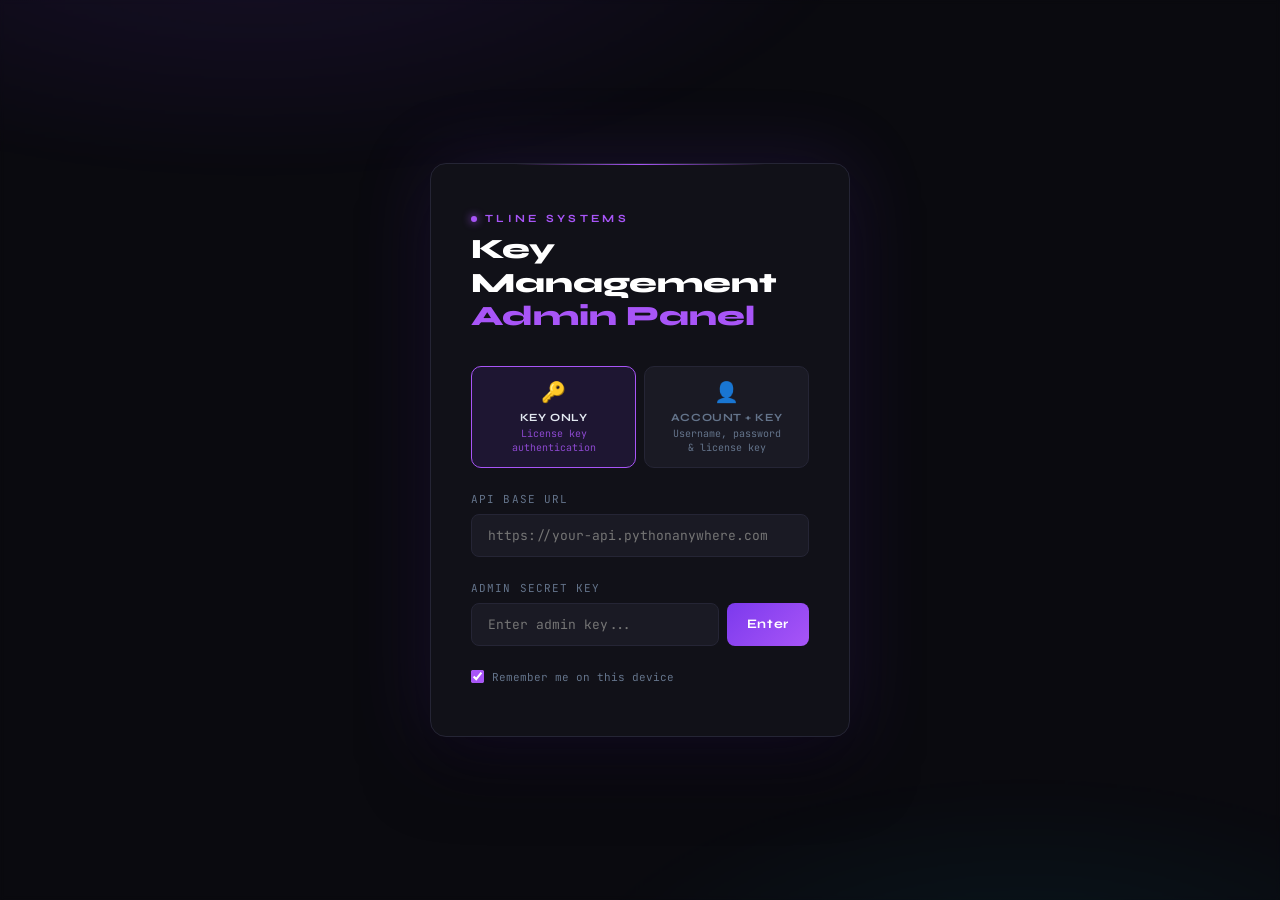
==== Index.html @ 5cdf8597 "Create Index.html" ====
<!DOCTYPE html>
<html lang="en">
<head>
<meta charset="UTF-8">
<meta name="viewport" content="width=device-width, initial-scale=1.0">
<title>TLine Key System</title>
<link href="https://fonts.googleapis.com/css2?family=JetBrains+Mono:wght@300;400;500;700&family=Syne:wght@400;700;800&display=swap" rel="stylesheet">
<style>
  :root {
    --bg: #0a0a0f;
    --surface: #111118;
    --surface2: #1a1a24;
    --border: #252535;
    --accent: #7c3aed;
    --accent2: #a855f7;
    --accent3: #06b6d4;
    --green: #10b981;
    --red: #ef4444;
    --yellow: #f59e0b;
    --orange: #f97316;
    --text: #e2e8f0;
    --muted: #64748b;
    --glow: rgba(124, 58, 237, 0.15);
  }

  * { margin: 0; padding: 0; box-sizing: border-box; }

  body {
    background: var(--bg);
    color: var(--text);
    font-family: 'JetBrains Mono', monospace;
    min-height: 100vh;
    overflow-x: hidden;
  }

  body::before {
    content: '';
    position: fixed;
    inset: 0;
    background:
      radial-gradient(ellipse 80% 50% at 20% -10%, rgba(124,58,237,0.12) 0%, transparent 60%),
      radial-gradient(ellipse 60% 40% at 80% 110%, rgba(6,182,212,0.08) 0%, transparent 60%);
    pointer-events: none;
    z-index: 0;
  }

  /* ── Login ── */
  #loginScreen {
    position: fixed;
    inset: 0;
    display: flex;
    align-items: center;
    justify-content: center;
    z-index: 100;
    backdrop-filter: blur(2px);
  }

  .login-card {
    background: var(--surface);
    border: 1px solid var(--border);
    border-radius: 16px;
    padding: 48px 40px;
    width: 420px;
    position: relative;
    box-shadow: 0 0 80px rgba(124,58,237,0.15), 0 32px 64px rgba(0,0,0,0.5);
    animation: slideUp 0.5s cubic-bezier(0.16,1,0.3,1);
  }

  @keyframes slideUp {
    from { opacity: 0; transform: translateY(30px) scale(0.97); }
    to   { opacity: 1; transform: translateY(0) scale(1); }
  }

  .login-card::before {
    content: '';
    position: absolute;
    top: 0; left: 20%; right: 20%;
    height: 1px;
    background: linear-gradient(90deg, transparent, var(--accent2), transparent);
  }

  .login-logo {
    font-family: 'Syne', sans-serif;
    font-size: 11px;
    font-weight: 700;
    letter-spacing: 0.3em;
    color: var(--accent2);
    text-transform: uppercase;
    margin-bottom: 8px;
    display: flex;
    align-items: center;
    gap: 8px;
  }

  .login-logo::before {
    content: '';
    width: 6px; height: 6px;
    background: var(--accent2);
    border-radius: 50%;
    box-shadow: 0 0 8px var(--accent2);
    animation: pulse 2s infinite;
  }

  @keyframes pulse { 0%,100%{opacity:1;} 50%{opacity:0.4;} }

  .login-title {
    font-family: 'Syne', sans-serif;
    font-size: 28px;
    font-weight: 800;
    color: #fff;
    margin-bottom: 32px;
    line-height: 1.2;
  }

  .login-title span { color: var(--accent2); }

  .input-group {
    display: flex;
    flex-direction: column;
    gap: 8px;
    margin-bottom: 24px;
  }

  .input-group label {
    font-size: 11px;
    color: var(--muted);
    letter-spacing: 0.1em;
    text-transform: uppercase;
  }

  .input-row { display: flex; gap: 8px; }

  input[type="text"], input[type="password"], input[type="number"], select {
    flex: 1;
    background: var(--surface2);
    border: 1px solid var(--border);
    border-radius: 8px;
    color: var(--text);
    font-family: 'JetBrains Mono', monospace;
    font-size: 13px;
    padding: 12px 16px;
    outline: none;
    transition: border-color 0.2s, box-shadow 0.2s;
    -webkit-appearance: none;
    appearance: none;
  }

  input:focus, select:focus {
    border-color: var(--accent);
    box-shadow: 0 0 0 3px rgba(124,58,237,0.15);
  }

  input[type="number"]::-webkit-inner-spin-button,
  input[type="number"]::-webkit-outer-spin-button { filter: invert(1) brightness(0.5); }

  select option { background: var(--surface2); color: var(--text); }

  .select-wrapper { position: relative; flex: 1; }
  .select-wrapper::after {
    content: '▾';
    position: absolute;
    right: 12px; top: 50%;
    transform: translateY(-50%);
    color: var(--muted);
    font-size: 12px;
    pointer-events: none;
  }
  .select-wrapper select { width: 100%; padding-right: 32px; cursor: pointer; }

  /* ── Buttons ── */
  .btn {
    background: linear-gradient(135deg, var(--accent), var(--accent2));
    border: none;
    border-radius: 8px;
    color: #fff;
    font-family: 'Syne', sans-serif;
    font-size: 13px;
    font-weight: 700;
    letter-spacing: 0.05em;
    padding: 12px 20px;
    cursor: pointer;
    transition: opacity 0.2s, transform 0.1s, box-shadow 0.2s;
    white-space: nowrap;
  }
  .btn:hover { opacity: 0.9; box-shadow: 0 0 20px rgba(124,58,237,0.3); }
  .btn:active { transform: scale(0.98); }
  .btn-sm { padding: 8px 14px; font-size: 11px; border-radius: 6px; }
  .btn-danger   { background: linear-gradient(135deg, #dc2626, #ef4444); }
  .btn-success  { background: linear-gradient(135deg, #059669, #10b981); }
  .btn-warning  { background: linear-gradient(135deg, #d97706, #f59e0b); }
  .btn-secondary { background: var(--surface2); border: 1px solid var(--border); color: var(--muted); }
  .btn-secondary:hover { color: var(--text); border-color: var(--accent); }
  .btn-orange { background: linear-gradient(135deg, #ea580c, #f97316); }
  .btn-cyan   { background: linear-gradient(135deg, #0891b2, #06b6d4); }
  .btn-pink   { background: linear-gradient(135deg, #be185d, #ec4899); }

  .login-error {
    color: var(--red);
    font-size: 12px;
    margin-top: 12px;
    display: none;
    padding: 10px 14px;
    background: rgba(239,68,68,0.1);
    border: 1px solid rgba(239,68,68,0.2);
    border-radius: 6px;
  }

  /* ── App shell ── */
  #app { display: none; position: relative; z-index: 1; }

  .header {
    border-bottom: 1px solid var(--border);
    background: rgba(10,10,15,0.8);
    backdrop-filter: blur(12px);
    position: sticky;
    top: 0;
    z-index: 50;
  }

  .header-inner {
    max-width: 1400px;
    margin: 0 auto;
    padding: 0 24px;
    height: 60px;
    display: flex;
    align-items: center;
    justify-content: space-between;
  }

  .header-brand {
    font-family: 'Syne', sans-serif;
    font-size: 16px;
    font-weight: 800;
    color: #fff;
    display: flex;
    align-items: center;
    gap: 10px;
  }
  .header-brand::before { content: '◆'; color: var(--accent2); font-size: 10px; }

  .header-meta { display: flex; align-items: center; gap: 16px; font-size: 11px; color: var(--muted); }

  .status-dot {
    width: 7px; height: 7px;
    background: var(--green);
    border-radius: 50%;
    box-shadow: 0 0 8px var(--green);
    animation: pulse 2s infinite;
    display: inline-block;
  }

  /* ── Layout ── */
  .layout {
    max-width: 1400px;
    margin: 0 auto;
    padding: 32px 24px;
    display: grid;
    grid-template-columns: 220px 1fr;
    gap: 24px;
    align-items: start;
  }

  .sidebar { position: sticky; top: 84px; }

  .nav-section { margin-bottom: 24px; }
  .nav-label {
    font-size: 10px;
    letter-spacing: 0.15em;
    text-transform: uppercase;
    color: var(--muted);
    padding: 0 12px;
    margin-bottom: 8px;
  }

  .nav-item {
    display: flex;
    align-items: center;
    gap: 10px;
    padding: 9px 12px;
    border-radius: 8px;
    font-size: 12px;
    color: var(--muted);
    cursor: pointer;
    transition: all 0.15s;
    border: 1px solid transparent;
    margin-bottom: 2px;
  }
  .nav-item:hover { background: var(--surface2); color: var(--text); }
  .nav-item.active { background: var(--glow); color: var(--accent2); border-color: rgba(124,58,237,0.2); }
  .nav-item.danger-nav.active { background: rgba(239,68,68,0.08); color: var(--red); border-color: rgba(239,68,68,0.2); }
  .nav-item.danger-nav:hover  { color: var(--red); }
  .nav-item .icon { font-size: 14px; width: 18px; text-align: center; }

  .nav-badge {
    margin-left: auto;
    background: rgba(239,68,68,0.15);
    color: var(--red);
    border: 1px solid rgba(239,68,68,0.25);
    border-radius: 10px;
    font-size: 10px;
    padding: 1px 6px;
    font-weight: 700;
    min-width: 20px;
    text-align: center;
  }

  /* ── Stats ── */
  .stats-grid {
    display: grid;
    grid-template-columns: repeat(5, 1fr);
    gap: 12px;
    margin-bottom: 24px;
  }

  .stat-card {
    background: var(--surface);
    border: 1px solid var(--border);
    border-radius: 10px;
    padding: 16px;
    position: relative;
    overflow: hidden;
    transition: border-color 0.2s;
  }
  .stat-card:hover { border-color: var(--accent); }
  .stat-card::after {
    content: '';
    position: absolute;
    bottom: 0; left: 0; right: 0;
    height: 2px;
    background: linear-gradient(90deg, var(--accent), var(--accent2));
    opacity: 0;
    transition: opacity 0.2s;
  }
  .stat-card:hover::after { opacity: 1; }

  .stat-label { font-size: 10px; color: var(--muted); text-transform: uppercase; letter-spacing: 0.1em; margin-bottom: 8px; }
  .stat-value { font-family: 'Syne', sans-serif; font-size: 24px; font-weight: 800; color: #fff; }
  .stat-value.green  { color: var(--green); }
  .stat-value.red    { color: var(--red); }
  .stat-value.yellow { color: var(--yellow); }
  .stat-value.cyan   { color: var(--accent3); }
  .stat-value.orange { color: var(--orange); }
  .stat-value.pink   { color: #ec4899; }

  /* ── Panels ── */
  .panel {
    background: var(--surface);
    border: 1px solid var(--border);
    border-radius: 12px;
    overflow: hidden;
    margin-bottom: 20px;
    display: none;
    animation: fadeIn 0.3s ease;
  }
  @keyframes fadeIn { from { opacity:0; transform:translateY(6px); } to { opacity:1; transform:translateY(0); } }
  .panel.visible { display: block; }

  .panel-header {
    padding: 16px 20px;
    border-bottom: 1px solid var(--border);
    display: flex;
    align-items: center;
    justify-content: space-between;
    background: rgba(255,255,255,0.01);
  }

  .panel-title {
    font-family: 'Syne', sans-serif;
    font-size: 14px;
    font-weight: 700;
    color: #fff;
    display: flex;
    align-items: center;
    gap: 8px;
  }
  .panel-title span { color: var(--accent2); }
  .panel-title.danger span { color: var(--red); }

  .panel-body { padding: 20px; }

  /* ── Forms ── */
  .form-row {
    display: flex;
    gap: 10px;
    flex-wrap: wrap;
    align-items: flex-end;
  }

  .form-field {
    display: flex;
    flex-direction: column;
    gap: 6px;
    flex: 1;
    min-width: 160px;
  }
  .form-field label { font-size: 10px; color: var(--muted); text-transform: uppercase; letter-spacing: 0.1em; }

  /* ── Table ── */
  .table-wrap { overflow-x: auto; }

  table { width: 100%; border-collapse: collapse; }

  thead th {
    font-size: 10px;
    text-transform: uppercase;
    letter-spacing: 0.1em;
    color: var(--muted);
    padding: 10px 16px;
    text-align: left;
    border-bottom: 1px solid var(--border);
    background: rgba(255,255,255,0.01);
  }

  tbody tr { border-bottom: 1px solid rgba(37,37,53,0.5); transition: background 0.1s; }
  tbody tr:hover { background: rgba(124,58,237,0.04); }
  tbody tr:last-child { border-bottom: none; }

  td { padding: 12px 16px; font-size: 12px; vertical-align: middle; }

  .key-val {
    font-family: 'JetBrains Mono', monospace;
    color: var(--accent3);
    font-size: 11px;
    max-width: 220px;
    overflow: hidden;
    text-overflow: ellipsis;
    white-space: nowrap;
    cursor: pointer;
  }
  .key-val:hover { color: #fff; }

  /* ── Badges ── */
  .badge {
    display: inline-block;
    padding: 3px 8px;
    border-radius: 4px;
    font-size: 10px;
    font-weight: 500;
    letter-spacing: 0.05em;
  }
  .badge-green  { background: rgba(16,185,129,0.15);  color: var(--green);   border: 1px solid rgba(16,185,129,0.2); }
  .badge-red    { background: rgba(239,68,68,0.15);   color: var(--red);     border: 1px solid rgba(239,68,68,0.2); }
  .badge-yellow { background: rgba(245,158,11,0.15);  color: var(--yellow);  border: 1px solid rgba(245,158,11,0.2); }
  .badge-purple { background: rgba(168,85,247,0.15);  color: var(--accent2); border: 1px solid rgba(168,85,247,0.2); }
  .badge-cyan   { background: rgba(6,182,212,0.15);   color: var(--accent3); border: 1px solid rgba(6,182,212,0.2); }
  .badge-orange { background: rgba(249,115,22,0.15);  color: var(--orange);  border: 1px solid rgba(249,115,22,0.2); }
  .badge-pink   { background: rgba(236,72,153,0.15);  color: #ec4899;        border: 1px solid rgba(236,72,153,0.2); }

  .actions { display: flex; gap: 6px; flex-wrap: wrap; }

  /* ── Logs ── */
  .log-container {
    background: var(--bg);
    border: 1px solid var(--border);
    border-radius: 8px;
    padding: 16px;
    max-height: 400px;
    overflow-y: auto;
    font-size: 11px;
    line-height: 1.8;
  }
  .log-line         { color: var(--muted); }
  .log-line.valid   { color: var(--green); }
  .log-line.invalid { color: var(--red); }

  /* ── Toast ── */
  #toast {
    position: fixed;
    bottom: 24px;
    right: 24px;
    background: var(--surface2);
    border: 1px solid var(--border);
    border-radius: 10px;
    padding: 14px 20px;
    font-size: 12px;
    color: var(--text);
    box-shadow: 0 8px 32px rgba(0,0,0,0.4);
    z-index: 200;
    opacity: 0;
    transform: translateY(8px);
    transition: all 0.3s cubic-bezier(0.16,1,0.3,1);
    pointer-events: none;
    max-width: 320px;
    display: flex;
    align-items: center;
    gap: 10px;
  }
  #toast.show { opacity: 1; transform: translateY(0); }
  #toast.success::before { content: '✓'; color: var(--green);   font-weight: bold; }
  #toast.error::before   { content: '✕'; color: var(--red);     font-weight: bold; }
  #toast.info::before    { content: '◆'; color: var(--accent2); font-weight: bold; }

  .empty { padding: 40px; text-align: center; color: var(--muted); font-size: 12px; }
  .empty .icon { font-size: 32px; margin-bottom: 12px; opacity: 0.3; }

  ::-webkit-scrollbar { width: 6px; height: 6px; }
  ::-webkit-scrollbar-track { background: transparent; }
  ::-webkit-scrollbar-thumb { background: var(--border); border-radius: 3px; }
  ::-webkit-scrollbar-thumb:hover { background: var(--accent); }

  /* ── Auth mode toggle ── */
  .auth-mode-toggle { display: grid; grid-template-columns: 1fr 1fr; gap: 8px; margin-bottom: 24px; }

  .auth-mode-btn {
    background: var(--surface2);
    border: 1px solid var(--border);
    border-radius: 10px;
    padding: 12px 10px;
    cursor: pointer;
    text-align: center;
    transition: all 0.2s;
    color: var(--muted);
  }
  .auth-mode-btn:hover { border-color: var(--accent); color: var(--text); }
  .auth-mode-btn.active { background: rgba(124,58,237,0.12); border-color: var(--accent2); color: var(--text); }
  .auth-mode-btn .mode-icon  { font-size: 20px; margin-bottom: 6px; }
  .auth-mode-btn .mode-label { font-family: 'Syne', sans-serif; font-size: 11px; font-weight: 700; letter-spacing: 0.05em; text-transform: uppercase; }
  .auth-mode-btn .mode-desc  { font-size: 10px; color: var(--muted); margin-top: 3px; line-height: 1.4; }
  .auth-mode-btn.active .mode-desc { color: var(--accent2); opacity: 0.8; }

  /* ── API bar ── */
  .api-bar {
    background: var(--surface2);
    border: 1px solid var(--border);
    border-radius: 8px;
    padding: 10px 16px;
    display: flex;
    align-items: center;
    gap: 12px;
    margin-bottom: 20px;
    font-size: 11px;
    color: var(--muted);
  }
  .api-bar input { flex: 1; font-size: 11px; padding: 6px 10px; }

  .separator { height: 1px; background: var(--border); margin: 16px 0; }

  /* ── Shared box styles ── */
  .create-account-box {
    background: var(--surface2);
    border: 1px solid var(--border);
    border-radius: 10px;
    padding: 20px;
    margin-bottom: 24px;
  }
  .create-account-box-title {
    font-family: 'Syne', sans-serif;
    font-size: 12px;
    font-weight: 700;
    color: var(--accent2);
    letter-spacing: 0.08em;
    text-transform: uppercase;
    margin-bottom: 16px;
    display: flex;
    align-items: center;
    gap: 8px;
  }
  .create-account-box-title::before { content: '+'; font-size: 14px; }

  /* ── Blacklist ── */
  .blacklist-add-box {
    background: rgba(239,68,68,0.04);
    border: 1px solid rgba(239,68,68,0.15);
    border-radius: 10px;
    padding: 20px;
    margin-bottom: 20px;
  }
  .blacklist-add-title {
    font-family: 'Syne', sans-serif;
    font-size: 12px;
    font-weight: 700;
    color: var(--red);
    letter-spacing: 0.08em;
    text-transform: uppercase;
    margin-bottom: 14px;
    display: flex;
    align-items: center;
    gap: 8px;
  }
  .blacklist-add-title::before { content: '⊘'; font-size: 14px; }

  /* ── Fail tracker ── */
  .fail-tracker-box {
    background: rgba(249,115,22,0.04);
    border: 1px solid rgba(249,115,22,0.15);
    border-radius: 10px;
    padding: 20px;
    margin-top: 20px;
  }
  .fail-tracker-title {
    font-family: 'Syne', sans-serif;
    font-size: 12px;
    font-weight: 700;
    color: var(--orange);
    letter-spacing: 0.08em;
    text-transform: uppercase;
    margin-bottom: 14px;
    display: flex;
    align-items: center;
    justify-content: space-between;
    gap: 8px;
  }

  /* ── Loader ── */
  .loader-status-box {
    padding: 16px 18px;
    background: var(--surface2);
    border: 1px solid var(--border);
    border-radius: 10px;
    margin-bottom: 20px;
    font-size: 12px;
    display: flex;
    align-items: center;
    gap: 16px;
    flex-wrap: wrap;
  }

  .loader-upload-box {
    background: rgba(124,58,237,0.05);
    border: 1px solid rgba(124,58,237,0.2);
    border-radius: 10px;
    padding: 20px;
    margin-bottom: 20px;
  }

  .loader-upload-title {
    font-family: 'Syne', sans-serif;
    font-size: 12px;
    font-weight: 700;
    color: var(--accent2);
    letter-spacing: 0.08em;
    text-transform: uppercase;
    margin-bottom: 14px;
    display: flex;
    align-items: center;
    gap: 8px;
  }

  .loader-download-box {
    background: rgba(6,182,212,0.04);
    border: 1px solid rgba(6,182,212,0.15);
    border-radius: 10px;
    padding: 20px;
  }

  .loader-download-title {
    font-family: 'Syne', sans-serif;
    font-size: 12px;
    font-weight: 700;
    color: var(--accent3);
    letter-spacing: 0.08em;
    text-transform: uppercase;
    margin-bottom: 14px;
    display: flex;
    align-items: center;
    gap: 8px;
  }

  /* Drop zone */
  .drop-zone {
    border: 2px dashed rgba(124,58,237,0.3);
    border-radius: 10px;
    padding: 32px 20px;
    text-align: center;
    cursor: pointer;
    transition: all 0.2s;
    margin-bottom: 14px;
    position: relative;
  }
  .drop-zone:hover, .drop-zone.drag-over {
    border-color: var(--accent2);
    background: rgba(124,58,237,0.05);
  }
  .drop-zone input[type="file"] {
    position: absolute;
    inset: 0;
    opacity: 0;
    cursor: pointer;
    width: 100%;
    height: 100%;
  }
  .drop-zone .dz-icon  { font-size: 28px; margin-bottom: 8px; opacity: 0.5; }
  .drop-zone .dz-label { font-size: 12px; color: var(--muted); margin-bottom: 4px; }
  .drop-zone .dz-sub   { font-size: 10px; color: var(--muted); opacity: 0.6; }
  .drop-zone .dz-file  { font-size: 12px; color: var(--accent2); font-weight: 600; }

  .upload-progress-wrap { display: none; margin-top: 12px; }
  .upload-progress-bar-bg {
    background: var(--surface2);
    border: 1px solid var(--border);
    border-radius: 100px;
    height: 6px;
    overflow: hidden;
    margin-bottom: 6px;
  }
  .upload-progress-bar {
    height: 100%;
    width: 0%;
    background: linear-gradient(90deg, var(--accent), var(--accent2));
    border-radius: 100px;
    transition: width 0.2s;
  }
  .upload-progress-label { font-size: 11px; color: var(--accent2); }

  .dl-link-box {
    display: none;
    background: var(--bg);
    border: 1px solid rgba(6,182,212,0.25);
    border-radius: 8px;
    padding: 12px 14px;
    font-family: 'JetBrains Mono', monospace;
    font-size: 11px;
    color: var(--accent3);
    word-break: break-all;
    cursor: pointer;
    transition: background 0.15s;
    margin-top: 12px;
  }
  .dl-link-box:hover { background: rgba(6,182,212,0.05); }

  /* ── Products ── */
  .products-add-box {
    background: rgba(236,72,153,0.04);
    border: 1px solid rgba(236,72,153,0.2);
    border-radius: 10px;
    padding: 20px;
    margin-bottom: 20px;
  }
  .products-add-title {
    font-family: 'Syne', sans-serif;
    font-size: 12px;
    font-weight: 700;
    color: #ec4899;
    letter-spacing: 0.08em;
    text-transform: uppercase;
    margin-bottom: 14px;
    display: flex;
    align-items: center;
    gap: 8px;
  }
  .products-assign-box {
    background: rgba(124,58,237,0.04);
    border: 1px solid rgba(124,58,237,0.2);
    border-radius: 10px;
    padding: 20px;
    margin-top: 20px;
  }
  .products-assign-title {
    font-family: 'Syne', sans-serif;
    font-size: 12px;
    font-weight: 700;
    color: var(--accent2);
    letter-spacing: 0.08em;
    text-transform: uppercase;
    margin-bottom: 14px;
    display: flex;
    align-items: center;
    gap: 8px;
  }

  @media (max-width: 900px) {
    .layout { grid-template-columns: 1fr; }
    .sidebar { position: static; }
    .stats-grid { grid-template-columns: repeat(2, 1fr); }
  }
</style>
</head>
<body>

<!-- ══ LOGIN ══════════════════════════════════════════════════════════════════ -->
<div id="loginScreen">
  <div class="login-card">
    <div class="login-logo">TLine Systems</div>
    <div class="login-title">Key Management<br><span>Admin Panel</span></div>

    <div class="auth-mode-toggle">
      <div class="auth-mode-btn active" id="modeToggleKey" onclick="selectAuthMode('key')">
        <div class="mode-icon">🔑</div>
        <div class="mode-label">Key Only</div>
        <div class="mode-desc">License key<br>authentication</div>
      </div>
      <div class="auth-mode-btn" id="modeToggleAccount" onclick="selectAuthMode('account')">
        <div class="mode-icon">👤</div>
        <div class="mode-label">Account + Key</div>
        <div class="mode-desc">Username, password<br>&amp; license key</div>
      </div>
    </div>

    <div class="input-group">
      <label>API Base URL</label>
      <input type="text" id="loginUrl" placeholder="https://your-api.pythonanywhere.com" />
    </div>
    <div class="input-group">
      <label>Admin Secret Key</label>
      <div class="input-row">
        <input type="password" id="loginKey" placeholder="Enter admin key..." />
        <button class="btn" onclick="attemptLogin()">Enter</button>
      </div>
    </div>
    <label style="display:flex;align-items:center;gap:8px;font-size:11px;color:var(--muted);cursor:pointer;margin-bottom:4px;">
      <input type="checkbox" id="rememberMe" checked style="accent-color:var(--accent2);width:13px;height:13px;" />
      Remember me on this device
    </label>
    <div class="login-error" id="loginError">Connection failed. Check URL and admin key.</div>
    <div id="savedNote" style="display:none;font-size:11px;color:var(--muted);margin-top:10px;text-align:center;">
      Saved credentials loaded. <span onclick="clearSaved()" style="color:var(--accent2);cursor:pointer;text-decoration:underline;">Clear saved login</span>
    </div>
  </div>
</div>

<!-- ══ APP ════════════════════════════════════════════════════════════════════ -->
<div id="app">
  <header class="header">
    <div class="header-inner">
      <div class="header-brand">TLine Key System</div>
      <div class="header-meta">
        <span class="status-dot"></span>
        <span id="apiUrlDisplay"></span>
        <button class="btn btn-sm btn-secondary" onclick="logout()">Logout</button>
      </div>
    </div>
  </header>

  <div class="layout">
    <!-- ── Sidebar ── -->
    <nav class="sidebar">
      <div class="nav-section">
        <div class="nav-label">Overview</div>
        <div class="nav-item active" onclick="showTab('dashboard')" id="nav-dashboard">
          <span class="icon">◈</span> Dashboard
        </div>
      </div>
      <div class="nav-section">
        <div class="nav-label">Keys</div>
        <div class="nav-item" onclick="showTab('keys')"      id="nav-keys">      <span class="icon">⌗</span> Regular Keys</div>
        <div class="nav-item" onclick="showTab('special')"   id="nav-special">   <span class="icon">★</span> Special Keys</div>
        <div class="nav-item" onclick="showTab('accounts')"  id="nav-accounts">  <span class="icon">👤</span> Accounts</div>
        <div class="nav-item" onclick="showTab('generator')" id="nav-generator"> <span class="icon">⚡</span> Key Generator</div>
      </div>
      <div class="nav-section">
        <div class="nav-label">Products</div>
        <div class="nav-item" onclick="showTab('products')" id="nav-products">
          <span class="icon">📦</span> Products
          <span class="nav-badge" id="navProductsCount" style="display:none;background:rgba(236,72,153,0.15);color:#ec4899;border-color:rgba(236,72,153,0.25);">0</span>
        </div>
      </div>
      <div class="nav-section">
        <div class="nav-label">Distribution</div>
        <div class="nav-item" onclick="showTab('loader')" id="nav-loader">
          <span class="icon">⬇</span> Loader
          <span class="nav-badge" id="navLoaderBadge" style="display:none;background:rgba(16,185,129,0.15);color:var(--green);border-color:rgba(16,185,129,0.25);">✓</span>
        </div>
      </div>
      <div class="nav-section">
        <div class="nav-label">Security</div>
        <div class="nav-item danger-nav" onclick="showTab('blacklist')" id="nav-blacklist">
          <span class="icon">⊘</span> IP Blacklist
          <span class="nav-badge" id="navBlacklistCount" style="display:none;">0</span>
        </div>
      </div>
      <div class="nav-section">
        <div class="nav-label">System</div>
        <div class="nav-item" onclick="showTab('logs')"     id="nav-logs">     <span class="icon">▤</span> Logs</div>
        <div class="nav-item" onclick="showTab('validate')" id="nav-validate"> <span class="icon">✦</span> Validate Key</div>
      </div>
    </nav>

    <!-- ── Main ── -->
    <main class="content">

      <div class="api-bar">
        <span>API:</span>
        <span id="apiUrlFull" style="color:var(--accent3);font-family:monospace;"></span>
        <button class="btn btn-sm btn-secondary" onclick="refreshAll()" style="margin-left:auto;">↻ Refresh</button>
      </div>

      <!-- Stats -->
      <div class="stats-grid" id="statsGrid">
        <div class="stat-card"><div class="stat-label">Total Keys</div><div class="stat-value" id="st-total">—</div></div>
        <div class="stat-card"><div class="stat-label">Bound</div><div class="stat-value green" id="st-bound">—</div></div>
        <div class="stat-card"><div class="stat-label">Unbound</div><div class="stat-value cyan" id="st-unbound">—</div></div>
        <div class="stat-card"><div class="stat-label">Special</div><div class="stat-value" style="color:var(--accent2)" id="st-special">—</div></div>
        <div class="stat-card"><div class="stat-label">Expired</div><div class="stat-value red" id="st-expired">—</div></div>
        <div class="stat-card" id="st-accounts-card"><div class="stat-label">Accounts</div><div class="stat-value yellow" id="st-accounts">—</div></div>
        <div class="stat-card"><div class="stat-label">Products</div><div class="stat-value pink" id="st-products">—</div></div>
        <div class="stat-card"><div class="stat-label">Blacklisted IPs</div><div class="stat-value orange" id="st-blacklisted">—</div></div>
        <div class="stat-card"><div class="stat-label">Loader</div><div class="stat-value" id="st-loader" style="font-size:14px;">—</div></div>
      </div>

      <!-- ── DASHBOARD ── -->
      <div class="panel visible" id="panel-dashboard">
        <div class="panel-header">
          <div class="panel-title">◈ <span>Dashboard</span></div>
        </div>
        <div class="panel-body">
          <p style="color:var(--muted);font-size:12px;line-height:1.8;">
            Welcome to the TLine Key System admin panel. Use the sidebar to manage keys, accounts, products, view logs, validate licenses, upload the loader, and manage the IP blacklist.
          </p>
          <div class="separator"></div>
          <p style="color:var(--muted);font-size:11px;">Connected as admin · All actions are logged.</p>
        </div>
      </div>

      <!-- ── REGULAR KEYS ── -->
      <div class="panel" id="panel-keys">
        <div class="panel-header">
          <div class="panel-title">⌗ <span>Regular Keys</span></div>
          <button class="btn btn-sm" onclick="loadKeys()">↻ Refresh</button>
        </div>
        <div class="panel-body">
          <div class="form-row" style="margin-bottom:16px;">
            <div class="form-field">
              <label>New Key</label>
              <input type="text" id="newKey" placeholder="KEY-XXXX-XXXX-XXXX" />
            </div>
            <div class="form-field" style="max-width:160px;">
              <label>Expiry Unit</label>
              <div class="select-wrapper">
                <select id="newKeyExpiryUnit" onchange="toggleNewKeyDuration()">
                  <option value="seconds">Seconds</option>
                  <option value="minutes">Minutes</option>
                  <option value="hours">Hours</option>
                  <option value="days">Days</option>
                  <option value="weeks" selected>Weeks</option>
                  <option value="months">Months</option>
                  <option value="years">Years</option>
                  <option value="lifetime">Lifetime</option>
                </select>
              </div>
            </div>
            <div class="form-field" style="max-width:110px;" id="newKeyDurationWrapper">
              <label>Duration</label>
              <input type="number" id="newKeyExpiryDuration" value="3" min="1" />
            </div>
            <button class="btn btn-sm btn-success" onclick="addKey()" style="align-self:flex-end;">+ Add Key</button>
          </div>
          <div class="table-wrap">
            <table>
              <thead>
                <tr>
                  <th>Key</th>
                  <th id="th-account">Account</th>
                  <th>Product</th>
                  <th>HWID</th>
                  <th>Status</th>
                  <th>Expiration</th>
                  <th>Actions</th>
                </tr>
              </thead>
              <tbody id="keysTable">
                <tr><td colspan="7"><div class="empty"><div class="icon">⌗</div>No keys loaded</div></td></tr>
              </tbody>
            </table>
          </div>
        </div>
      </div>

      <!-- ── SPECIAL KEYS ── -->
      <div class="panel" id="panel-special">
        <div class="panel-header">
          <div class="panel-title">★ <span>Special Keys</span></div>
          <button class="btn btn-sm" onclick="loadSpecialKeys()">↻ Refresh</button>
        </div>
        <div class="panel-body">
          <div class="form-row" style="margin-bottom:16px;">
            <div class="form-field">
              <label>New Special Key</label>
              <input type="text" id="newSpecialKey" placeholder="SPECIAL-KEY-VALUE" />
            </div>
            <button class="btn btn-sm btn-success" onclick="addSpecialKey()" style="align-self:flex-end;">+ Add Special Key</button>
          </div>
          <p style="font-size:11px;color:var(--muted);margin-bottom:16px;">Special keys bypass HWID checks and never expire.</p>
          <div class="table-wrap">
            <table>
              <thead>
                <tr><th>Key</th><th>Type</th><th>Actions</th></tr>
              </thead>
              <tbody id="specialTable">
                <tr><td colspan="3"><div class="empty"><div class="icon">★</div>No special keys loaded</div></td></tr>
              </tbody>
            </table>
          </div>
        </div>
      </div>

      <!-- ── PRODUCTS ── -->
      <div class="panel" id="panel-products">
        <div class="panel-header">
          <div class="panel-title">📦 <span>Products</span></div>
          <button class="btn btn-sm" onclick="loadProducts()">↻ Refresh</button>
        </div>
        <div class="panel-body">

          <div class="products-add-box">
            <div class="products-add-title">➕ Add Product</div>
            <div class="form-row">
              <div class="form-field" style="max-width:180px;">
                <label>Product ID</label>
                <input type="text" id="newProductId" placeholder="e.g. AIMBOT" />
              </div>
              <div class="form-field">
                <label>Product Name</label>
                <input type="text" id="newProductName" placeholder="e.g. AimBot Pro v2" />
              </div>
              <button class="btn btn-sm btn-pink" onclick="addProduct()" style="align-self:flex-end;">+ Add Product</button>
            </div>
          </div>

          <div class="table-wrap" style="margin-bottom:8px;">
            <table>
              <thead>
                <tr><th>Product ID</th><th>Product Name</th><th>Keys Assigned</th><th>Actions</th></tr>
              </thead>
              <tbody id="productsTable">
                <tr><td colspan="4"><div class="empty"><div class="icon">📦</div>No products found</div></td></tr>
              </tbody>
            </table>
          </div>

          <div class="products-assign-box">
            <div class="products-assign-title">🔗 Assign Product to Key</div>
            <p style="font-size:11px;color:var(--muted);margin-bottom:14px;">
              Assign a product to a key so that when a user validates or logs in, the server tells them which product they have access to.
            </p>
            <div class="form-row">
              <div class="form-field">
                <label>License Key</label>
                <input type="text" id="assignKey" placeholder="KEY-XXXX-XXXX" />
              </div>
              <div class="form-field" style="max-width:240px;">
                <label>Product</label>
                <div class="select-wrapper">
                  <select id="assignProductId">
                    <option value="">— Select a product —</option>
                  </select>
                </div>
              </div>
              <button class="btn btn-sm" onclick="assignProduct()" style="align-self:flex-end;">Assign →</button>
              <button class="btn btn-sm btn-secondary" onclick="unassignProduct()" style="align-self:flex-end;">Unassign</button>
            </div>
          </div>

        </div>
      </div>

      <!-- ── LOADER ── -->
      <div class="panel" id="panel-loader">
        <div class="panel-header">
          <div class="panel-title">⬇ <span>Loader Management</span></div>
          <button class="btn btn-sm" onclick="checkLoaderStatus()">↻ Refresh</button>
        </div>
        <div class="panel-body">

          <div class="loader-status-box" id="loaderStatusBox">
            <span style="color:var(--muted);">Checking status...</span>
          </div>

          <div class="loader-upload-box">
            <div class="loader-upload-title">⬆ Upload Loader EXE</div>
            <p style="font-size:11px;color:var(--muted);margin-bottom:14px;">
              Uploading a new file will <strong style="color:var(--yellow);">permanently replace</strong> any existing loader.
              Only one EXE is stored at a time.
            </p>

            <div class="drop-zone" id="dropZone">
              <input type="file" id="loaderFileInput" accept=".exe" onchange="onFileSelected(this)" />
              <div class="dz-icon">📦</div>
              <div class="dz-label" id="dzLabel">Drop your .exe here, or click to browse</div>
              <div class="dz-sub">Only .exe files</div>
            </div>

            <div class="upload-progress-wrap" id="uploadProgressWrap">
              <div class="upload-progress-bar-bg">
                <div class="upload-progress-bar" id="uploadProgressBar"></div>
              </div>
              <div class="upload-progress-label" id="uploadProgressLabel">Uploading...</div>
            </div>

            <div style="display:flex;gap:8px;margin-top:12px;">
              <button class="btn btn-sm btn-success" onclick="uploadLoader()">⬆ Upload to Server</button>
              <button class="btn btn-sm btn-secondary" onclick="clearFileSelection()">✕ Clear</button>
            </div>
          </div>

          <div class="loader-download-box">
            <div class="loader-download-title">⬇ Generate Download Link</div>
            <p style="font-size:11px;color:var(--muted);margin-bottom:14px;">
              The <code style="color:var(--accent3);background:var(--surface2);padding:2px 6px;border-radius:4px;">/download</code>
              endpoint requires a valid license key + HWID. Generate a test link here.
            </p>
            <div class="form-row" style="margin-bottom:0;">
              <div class="form-field">
                <label>License Key</label>
                <input type="text" id="dlTestKey" placeholder="KEY-XXXX-XXXX" />
              </div>
              <div class="form-field">
                <label>HWID</label>
                <input type="text" id="dlTestHwid" placeholder="Hardware ID" />
              </div>
              <button class="btn btn-sm btn-cyan" onclick="genDownloadLink()" style="align-self:flex-end;">Generate Link</button>
            </div>
            <div class="dl-link-box" id="dlLinkResult" onclick="copyDlLink()" title="Click to copy"></div>
            <p id="dlLinkHint" style="display:none;font-size:10px;color:var(--muted);margin-top:6px;">Click the link above to copy it.</p>
          </div>

        </div>
      </div>

      <!-- ── ACCOUNTS ── -->
      <div class="panel" id="panel-accounts">
        <div class="panel-header">
          <div class="panel-title">👤 <span>Accounts</span></div>
          <button class="btn btn-sm" onclick="loadAccounts()">↻ Refresh</button>
        </div>
        <div class="panel-body">
          <div class="create-account-box">
            <div class="create-account-box-title">Create Account</div>
            <div class="form-row">
              <div class="form-field">
                <label>Username</label>
                <input type="text" id="createUsername" placeholder="username" />
              </div>
              <div class="form-field">
                <label>Password</label>
                <input type="password" id="createPassword" placeholder="password" />
              </div>
              <div class="form-field">
                <label>License Key</label>
                <input type="text" id="createKey" placeholder="KEY-XXXX-XXXX" />
              </div>
              <button class="btn btn-sm btn-success" onclick="createAccount()" style="align-self:flex-end;">Create Account</button>
            </div>
          </div>
          <div class="table-wrap">
            <table>
              <thead>
                <tr><th>Username</th><th>Bound Key</th><th>Product</th><th>Expiration</th><th>Actions</th></tr>
              </thead>
              <tbody id="accountsTable">
                <tr><td colspan="5"><div class="empty"><div class="icon">👤</div>No accounts loaded</div></td></tr>
              </tbody>
            </table>
          </div>
        </div>
      </div>

      <!-- ── KEY GENERATOR ── -->
      <div class="panel" id="panel-generator">
        <div class="panel-header">
          <div class="panel-title">⚡ <span>Key Generator</span></div>
        </div>
        <div class="panel-body">
          <div class="form-row" style="margin-bottom:16px;align-items:flex-end;">
            <div class="form-field" style="max-width:100px;">
              <label>Quantity</label>
              <input type="number" id="genQty" value="1" min="1" max="1000" oninput="updateGenPreview()" />
            </div>
            <div class="form-field" style="max-width:100px;">
              <label>Groups</label>
              <input type="number" id="genGroups" value="3" min="1" max="10" oninput="updateGenPreview()" />
            </div>
            <div class="form-field" style="max-width:100px;">
              <label>Chars/Group</label>
              <input type="number" id="genChars" value="5" min="3" max="12" oninput="updateGenPreview()" />
            </div>
            <div class="form-field">
              <label>Prefix</label>
              <input type="text" id="genPrefix" value="TLINE" oninput="updateGenPreview()" />
            </div>
            <div class="form-field">
              <label>Expiry Unit</label>
              <div class="select-wrapper">
                <select id="genExpiryUnit" onchange="toggleExpiryDuration()">
                  <option value="seconds">Seconds</option>
                  <option value="minutes">Minutes</option>
                  <option value="hours">Hours</option>
                  <option value="days">Days</option>
                  <option value="weeks" selected>Weeks</option>
                  <option value="months">Months</option>
                  <option value="years">Years</option>
                  <option value="lifetime">Lifetime</option>
                </select>
              </div>
            </div>
            <div class="form-field" style="max-width:120px;" id="genExpiryDurationWrapper">
              <label>Expiry Duration</label>
              <input type="number" id="genExpiryDuration" value="3" min="1" />
            </div>
            <button class="btn btn-sm btn-success" onclick="runGenerator()">Generate</button>
          </div>
          <div style="background:var(--bg);border:1px solid var(--border);border-radius:8px;padding:10px 14px;font-size:11px;color:var(--accent3);margin-bottom:16px;letter-spacing:0.05em;" id="genPreview">TLINE-XXXXX-XXXXX-XXXXX</div>
          <textarea id="generatedKeys" style="width:100%;background:var(--surface2);border:1px solid var(--border);border-radius:8px;color:var(--text);font-family:'JetBrains Mono',monospace;font-size:11px;padding:12px;outline:none;resize:vertical;min-height:140px;line-height:1.9;" readonly placeholder="Generated keys will appear here..."></textarea>
          <div style="display:flex;gap:8px;margin-top:12px;">
            <button class="btn btn-sm btn-secondary" onclick="copyGeneratedKeys()">Copy All</button>
            <button class="btn btn-sm btn-secondary" onclick="document.getElementById('generatedKeys').value=''">Clear</button>
            <button class="btn btn-sm" style="margin-left:auto;" onclick="addGeneratedToSystem()">Add to System →</button>
          </div>
        </div>
      </div>

      <!-- ── IP BLACKLIST ── -->
      <div class="panel" id="panel-blacklist">
        <div class="panel-header">
          <div class="panel-title danger">⊘ <span style="color:var(--red)">IP Blacklist</span></div>
          <button class="btn btn-sm" onclick="loadBlacklist()">↻ Refresh</button>
        </div>
        <div class="panel-body">

          <div class="blacklist-add-box">
            <div class="blacklist-add-title">Ban an IP Address</div>
            <div class="form-row">
              <div class="form-field" style="max-width:220px;">
                <label>IP Address</label>
                <input type="text" id="banIp" placeholder="e.g. 192.168.1.1" />
              </div>
              <div class="form-field">
                <label>Reason</label>
                <input type="text" id="banReason" placeholder="e.g. Brute force attempt" value="Manual ban" />
              </div>
              <button class="btn btn-sm btn-danger" onclick="doBanIp()" style="align-self:flex-end;">⊘ Blacklist IP</button>
            </div>
          </div>

          <div class="table-wrap">
            <table>
              <thead>
                <tr><th>IP Address</th><th>Reason</th><th>Actions</th></tr>
              </thead>
              <tbody id="blacklistTable">
                <tr><td colspan="3"><div class="empty"><div class="icon">⊘</div>No blacklisted IPs</div></td></tr>
              </tbody>
            </table>
          </div>

          <div class="fail-tracker-box">
            <div class="fail-tracker-title">
              <span>⚡ Auto-Blacklist Tracker</span>
              <div style="display:flex;gap:8px;align-items:center;">
                <button class="btn btn-sm btn-secondary" onclick="loadFailTracker()">↻</button>
                <button class="btn btn-sm btn-danger"    onclick="clearFailTracker()">Clear All</button>
              </div>
            </div>

            <div style="display:flex;align-items:center;gap:16px;margin-bottom:14px;padding:12px 14px;background:rgba(0,0,0,0.2);border:1px solid var(--border);border-radius:8px;flex-wrap:wrap;">
              <div style="display:flex;align-items:center;gap:10px;">
                <span style="font-size:11px;color:var(--muted);text-transform:uppercase;letter-spacing:0.08em;">Auto-Ban</span>
                <div id="autoBanToggleWrap" onclick="toggleAutoBan()" style="cursor:pointer;width:44px;height:24px;border-radius:12px;background:var(--border);position:relative;transition:background 0.25s;flex-shrink:0;">
                  <div id="autoBanThumb" style="position:absolute;top:3px;left:3px;width:18px;height:18px;border-radius:50%;background:#fff;transition:transform 0.25s;box-shadow:0 1px 4px rgba(0,0,0,0.4);"></div>
                </div>
                <span id="autoBanLabel" style="font-size:11px;font-weight:700;color:var(--muted);">OFF</span>
              </div>
              <div style="display:flex;align-items:center;gap:8px;" id="thresholdRow">
                <span style="font-size:11px;color:var(--muted);text-transform:uppercase;letter-spacing:0.08em;white-space:nowrap;">Threshold (failures)</span>
                <input type="number" id="autoBanThresholdInput" value="10" min="1" max="9999"
                       style="width:72px;padding:6px 10px;font-size:12px;border-radius:6px;"
                       onkeydown="if(event.key==='Enter')saveAutoBanConfig()" />
                <button class="btn btn-sm" onclick="saveAutoBanConfig()" style="padding:6px 12px;font-size:11px;">Save</button>
              </div>
            </div>

            <p style="font-size:11px;color:var(--muted);margin-bottom:14px;">
              When enabled, IPs are automatically blacklisted after hitting the failure threshold.
            </p>
            <div class="table-wrap">
              <table>
                <thead>
                  <tr><th>IP Address</th><th>Failed Attempts</th><th>Risk</th><th>Actions</th></tr>
                </thead>
                <tbody id="failTrackerTable">
                  <tr><td colspan="4"><div class="empty"><div class="icon">⚡</div>No failure data</div></td></tr>
                </tbody>
              </table>
            </div>
          </div>

        </div>
      </div>

      <!-- ── LOGS ── -->
      <div class="panel" id="panel-logs">
        <div class="panel-header">
          <div class="panel-title">▤ <span>Usage Logs</span></div>
          <div style="display:flex;gap:8px;">
            <button class="btn btn-sm btn-secondary" onclick="loadLogs()">↻ Refresh</button>
            <button class="btn btn-sm btn-danger"    onclick="clearLogs()">Clear Logs</button>
          </div>
        </div>
        <div class="panel-body">
          <div class="log-container" id="logContainer">
            <div class="log-line">No logs loaded. Click Refresh.</div>
          </div>
        </div>
      </div>

      <!-- ── VALIDATE ── -->
      <div class="panel" id="panel-validate">
        <div class="panel-header">
          <div class="panel-title">✦ <span>Validate / Test Auth</span></div>
        </div>
        <div class="panel-body">
          <div id="validateModeToggle" style="display:flex;gap:8px;margin-bottom:20px;">
            <button class="btn btn-sm" id="modeKeyBtn" onclick="setValidateMode('key')">Key Only</button>
            <button class="btn btn-sm btn-secondary" id="modeAccountBtn" onclick="setValidateMode('account')">Username + Password</button>
          </div>

          <div id="validateModeKey">
            <div class="form-row" style="margin-bottom:16px;">
              <div class="form-field">
                <label>Key</label>
                <input type="text" id="validateKey" placeholder="Enter key to test..." />
              </div>
              <div class="form-field">
                <label>HWID</label>
                <input type="text" id="validateHwid" placeholder="Hardware ID..." />
              </div>
              <button class="btn btn-sm" onclick="doValidateKey()" style="align-self:flex-end;">Validate</button>
            </div>
          </div>

          <div id="validateModeAccount" style="display:none;">
            <div class="form-row" style="margin-bottom:16px;">
              <div class="form-field">
                <label>Username</label>
                <input type="text" id="validateUsername" placeholder="Username..." />
              </div>
              <div class="form-field">
                <label>Password</label>
                <input type="password" id="validatePassword" placeholder="Password..." />
              </div>
              <div class="form-field">
                <label>HWID (optional)</label>
                <input type="text" id="validateAccountHwid" placeholder="Hardware ID..." />
              </div>
              <button class="btn btn-sm" onclick="doValidateAccount()" style="align-self:flex-end;">Test Login</button>
            </div>
          </div>

          <div id="validateResult" style="display:none;"></div>
        </div>
      </div>

    </main>
  </div>
</div>

<div id="toast"></div>

<!-- ══ SCRIPT ════════════════════════════════════════════════════════════════ -->
<script>
let API_BASE  = '';
let ADMIN_KEY = '';
let AUTH_MODE = 'key';

const LS_URL  = 'tline_api_url';
const LS_KEY  = 'tline_admin_key';
const LS_MODE = 'tline_auth_mode';
const SAFE_CHARS = "0123456789ABCDEFGHIJKLMNOPQRSTUVWXYZ";

// ─── Init ─────────────────────────────────────────────────────────────────────

window.addEventListener('DOMContentLoaded', () => {
  const savedUrl  = localStorage.getItem(LS_URL);
  const savedKey  = localStorage.getItem(LS_KEY);
  const savedMode = localStorage.getItem(LS_MODE) || 'key';

  if (savedUrl) document.getElementById('loginUrl').value = savedUrl;
  if (savedKey) document.getElementById('loginKey').value = savedKey;

  selectAuthMode(savedMode, true);

  if (savedUrl && savedKey) {
    document.getElementById('savedNote').style.display = 'block';
    autoLogin(savedUrl, savedKey);
  }

  document.getElementById('loginKey').addEventListener('keydown', e => { if (e.key === 'Enter') attemptLogin(); });

  const dz = document.getElementById('dropZone');
  dz.addEventListener('dragover',  e => { e.preventDefault(); dz.classList.add('drag-over'); });
  dz.addEventListener('dragleave', () => dz.classList.remove('drag-over'));
  dz.addEventListener('drop', e => {
    e.preventDefault();
    dz.classList.remove('drag-over');
    const file = e.dataTransfer.files[0];
    if (file) {
      document.getElementById('loaderFileInput').files = e.dataTransfer.files;
      onFileSelected({ files: e.dataTransfer.files });
    }
  });

  updateGenPreview();
});

// ─── Auth mode ────────────────────────────────────────────────────────────────

function selectAuthMode(mode, silent = false) {
  AUTH_MODE = mode;
  document.getElementById('modeToggleKey').classList.toggle('active',     mode === 'key');
  document.getElementById('modeToggleAccount').classList.toggle('active', mode === 'account');
  if (!silent) localStorage.setItem(LS_MODE, mode);
}

// ─── Login ────────────────────────────────────────────────────────────────────

async function autoLogin(url, key) {
  try {
    const r = await fetch(`${url}/stats?admin_key=${encodeURIComponent(key)}`);
    const d = await r.json();
    if (d.error) throw new Error();
    API_BASE = url; ADMIN_KEY = key;
    enterApp(d);
  } catch {}
}

async function attemptLogin() {
  const url      = document.getElementById('loginUrl').value.trim().replace(/\/$/, '');
  const key      = document.getElementById('loginKey').value.trim();
  const remember = document.getElementById('rememberMe').checked;
  const errEl    = document.getElementById('loginError');
  errEl.style.display = 'none';

  if (!url || !key) {
    errEl.textContent = 'Please fill in both fields.';
    errEl.style.display = 'block';
    return;
  }

  try {
    const resp = await fetch(`${url}/stats?admin_key=${encodeURIComponent(key)}`);
    if (!resp.ok) throw new Error('bad');
    const data = await resp.json();
    if (data.error) throw new Error('bad');
    API_BASE = url; ADMIN_KEY = key;
    if (remember) {
      localStorage.setItem(LS_URL, url);
      localStorage.setItem(LS_KEY, key);
      localStorage.setItem(LS_MODE, AUTH_MODE);
    } else {
      localStorage.removeItem(LS_URL);
      localStorage.removeItem(LS_KEY);
      localStorage.removeItem(LS_MODE);
    }
    enterApp(data);
  } catch {
    errEl.textContent = 'Connection failed. Check URL and admin key.';
    errEl.style.display = 'block';
  }
}

function enterApp(statsData) {
  document.getElementById('loginScreen').style.display = 'none';
  document.getElementById('app').style.display         = 'block';
  document.getElementById('apiUrlDisplay').textContent  = API_BASE.replace('https://', '');
  document.getElementById('apiUrlFull').textContent     = API_BASE;
  applyStats(statsData);
  loadKeys();
  loadBlacklist();
  loadFailTracker();
  checkLoaderStatus();
  loadProducts();

  const isAccount = AUTH_MODE === 'account';
  document.getElementById('nav-accounts').style.display     = isAccount ? '' : 'none';
  document.getElementById('st-accounts-card').style.display = isAccount ? '' : 'none';
  document.getElementById('th-account').style.display       = isAccount ? '' : 'none';

  setValidateMode(AUTH_MODE);
  document.getElementById('validateModeToggle').style.display = isAccount ? '' : 'none';
}

function logout() {
  API_BASE = ''; ADMIN_KEY = '';
  document.getElementById('loginScreen').style.display = 'flex';
  document.getElementById('app').style.display         = 'none';
  document.getElementById('loginKey').value = '';
}

function clearSaved() {
  localStorage.removeItem(LS_URL);
  localStorage.removeItem(LS_KEY);
  localStorage.removeItem(LS_MODE);
  document.getElementById('loginUrl').value = '';
  document.getElementById('loginKey').value = '';
  document.getElementById('savedNote').style.display = 'none';
}

// ─── API helper ───────────────────────────────────────────────────────────────

async function api(path, method = 'GET', body = null) {
  const opts = { method, headers: {} };
  if (body) {
    opts.body = new URLSearchParams(body);
    opts.headers['Content-Type'] = 'application/x-www-form-urlencoded';
  }
  const sep = path.includes('?') ? '&' : '?';
  const r   = await fetch(`${API_BASE}${path}${sep}admin_key=${encodeURIComponent(ADMIN_KEY)}`, opts);
  return r.json();
}

// ─── Toast ────────────────────────────────────────────────────────────────────

function toast(msg, type = 'info') {
  const t = document.getElementById('toast');
  t.textContent = msg;
  t.className   = `show ${type}`;
  clearTimeout(t._timer);
  t._timer = setTimeout(() => t.className = '', 3000);
}

// ─── Tab switching ────────────────────────────────────────────────────────────

function showTab(tab) {
  document.querySelectorAll('.panel').forEach(p   => p.classList.remove('visible'));
  document.querySelectorAll('.nav-item').forEach(n => n.classList.remove('active'));
  document.getElementById(`panel-${tab}`).classList.add('visible');
  document.getElementById(`nav-${tab}`).classList.add('active');
  if (tab === 'keys')      loadKeys();
  if (tab === 'special')   loadSpecialKeys();
  if (tab === 'logs')      loadLogs();
  if (tab === 'accounts')  loadAccounts();
  if (tab === 'products')  loadProducts();
  if (tab === 'blacklist') { loadBlacklist(); loadFailTracker(); }
  if (tab === 'loader')    checkLoaderStatus();
}

// ─── Stats ────────────────────────────────────────────────────────────────────

function applyStats(data) {
  document.getElementById('st-total').textContent      = data.total_keys      ?? '—';
  document.getElementById('st-bound').textContent      = data.bound_keys      ?? '—';
  document.getElementById('st-unbound').textContent    = data.unbound_keys    ?? '—';
  document.getElementById('st-special').textContent    = data.special_keys    ?? '—';
  document.getElementById('st-expired').textContent    = data.expired_keys    ?? '—';
  document.getElementById('st-accounts').textContent   = data.total_accounts  ?? '—';
  document.getElementById('st-products').textContent   = data.total_products  ?? '—';
  document.getElementById('st-blacklisted').textContent = data.blacklisted_ips ?? '—';

  const loaderEl = document.getElementById('st-loader');
  if (data.loader_present === true) {
    loaderEl.textContent = '✓ Ready';
    loaderEl.style.color = 'var(--green)';
  } else if (data.loader_present === false) {
    loaderEl.textContent = '✕ Missing';
    loaderEl.style.color = 'var(--red)';
  } else {
    loaderEl.textContent = '—';
    loaderEl.style.color = '';
  }
}

async function refreshAll() {
  const data = await api('/stats');
  applyStats(data);
  toast('Stats refreshed', 'success');
}

// ─── Keys ─────────────────────────────────────────────────────────────────────

async function loadKeys() {
  const data  = await api('/list_keys');
  const tbody = document.getElementById('keysTable');
  if (!data.keys || data.keys.length === 0) {
    tbody.innerHTML = `<tr><td colspan="7"><div class="empty"><div class="icon">⌗</div>No keys found</div></td></tr>`;
    return;
  }
  tbody.innerHTML = data.keys.map(k => {
    const status   = k.bound
      ? `<span class="badge badge-green">Bound</span>`
      : `<span class="badge badge-cyan">Unbound</span>`;
    const exp      = k.expiration
      ? `<span class="badge badge-yellow" title="${k.expiration}">${k.expiration.substring(0,10)}</span>`
      : `<span class="badge badge-purple">Permanent</span>`;
    const hwid     = k.hwid
      ? `<span style="color:var(--muted);font-size:11px;max-width:130px;display:inline-block;overflow:hidden;text-overflow:ellipsis;white-space:nowrap;" title="${k.hwid}">${k.hwid}</span>`
      : `<span style="color:var(--muted);font-size:11px;">—</span>`;
    const acctCell = AUTH_MODE === 'account'
      ? `<td>${k.username ? `<span style="color:var(--accent2);font-size:11px;">@${k.username}</span>` : `<span style="color:var(--muted);font-size:11px;">—</span>`}</td>`
      : '';
    const productCell = k.product_name
      ? `<span class="badge badge-pink">${escapeHtml(k.product_name)}</span>`
      : `<span style="color:var(--muted);font-size:11px;">—</span>`;
    return `<tr>
      <td><span class="key-val" onclick="navigator.clipboard.writeText('${k.key}');toast('Copied!','info')">${k.key}</span></td>
      ${acctCell}
      <td>${productCell}</td>
      <td>${hwid}</td>
      <td>${status}</td>
      <td>${exp}</td>
      <td><div class="actions">
        ${k.bound ? `<button class="btn btn-sm btn-secondary" onclick="resetHwid('${k.key}')">Reset HWID</button>` : ''}
        <button class="btn btn-sm btn-danger" onclick="removeKey('${k.key}')">Remove</button>
      </div></td>
    </tr>`;
  }).join('');
}

function toggleNewKeyDuration() {
  const unit = document.getElementById('newKeyExpiryUnit').value;
  document.getElementById('newKeyDurationWrapper').style.display = unit === 'lifetime' ? 'none' : '';
}

function buildExpiryISOFrom(unitId, durationId) {
  const unit = document.getElementById(unitId).value;
  if (unit === 'lifetime') return null;
  const duration = parseInt(document.getElementById(durationId).value) || 1;
  const now = new Date();
  ({
    seconds: () => now.setSeconds(now.getSeconds() + duration),
    minutes: () => now.setMinutes(now.getMinutes() + duration),
    hours:   () => now.setHours(now.getHours() + duration),
    days:    () => now.setDate(now.getDate() + duration),
    weeks:   () => now.setDate(now.getDate() + duration * 7),
    months:  () => now.setMonth(now.getMonth() + duration),
    years:   () => now.setFullYear(now.getFullYear() + duration),
  })[unit]?.();
  return now.toISOString();
}

async function addKey() {
  const key = document.getElementById('newKey').value.trim();
  if (!key) return toast('Key cannot be empty', 'error');
  const exp  = buildExpiryISOFrom('newKeyExpiryUnit', 'newKeyExpiryDuration');
  const body = { key };
  if (exp) body.expiration = exp;
  const data = await api('/add_key', 'POST', body);
  if (data.error) return toast(data.error, 'error');
  toast('Key added successfully', 'success');
  document.getElementById('newKey').value = '';
  loadKeys(); refreshAll();
}

async function removeKey(key) {
  if (!confirm(`Remove key: ${key}?`)) return;
  const data = await api('/remove_key', 'POST', { key });
  if (data.error) return toast(data.error, 'error');
  toast('Key removed', 'success');
  loadKeys(); refreshAll();
}

async function resetHwid(key) {
  const data = await api('/reset_hwid', 'POST', { key });
  if (data.error) return toast(data.error, 'error');
  toast('HWID reset', 'success');
  loadKeys();
}

// ─── Special keys ─────────────────────────────────────────────────────────────

async function loadSpecialKeys() {
  const data  = await api('/list_special_keys');
  const tbody = document.getElementById('specialTable');
  if (!data.keys || data.keys.length === 0) {
    tbody.innerHTML = `<tr><td colspan="3"><div class="empty"><div class="icon">★</div>No special keys</div></td></tr>`;
    return;
  }
  tbody.innerHTML = data.keys.map(k => `<tr>
    <td><span class="key-val" onclick="navigator.clipboard.writeText('${k}');toast('Copied!','info')">${k}</span></td>
    <td><span class="badge badge-purple">Special</span></td>
    <td><button class="btn btn-sm btn-danger" onclick="removeSpecialKey('${k}')">Remove</button></td>
  </tr>`).join('');
}

async function addSpecialKey() {
  const key = document.getElementById('newSpecialKey').value.trim();
  if (!key) return toast('Key cannot be empty', 'error');
  const data = await api('/add_special_key', 'POST', { key });
  if (data.error) return toast(data.error, 'error');
  toast('Special key added', 'success');
  document.getElementById('newSpecialKey').value = '';
  loadSpecialKeys(); refreshAll();
}

async function removeSpecialKey(key) {
  if (!confirm(`Remove special key: ${key}?`)) return;
  await api('/remove_special_key', 'POST', { key });
  toast('Special key removed', 'success');
  loadSpecialKeys(); refreshAll();
}

// ─── Products ────────────────────────────────────────────────────────────────

async function loadProducts() {
  const data  = await api('/list_products');
  const tbody = document.getElementById('productsTable');
  const sel   = document.getElementById('assignProductId');
  const badge = document.getElementById('navProductsCount');

  if (!data.products || data.products.length === 0) {
    tbody.innerHTML = `<tr><td colspan="4"><div class="empty"><div class="icon">📦</div>No products found</div></td></tr>`;
    sel.innerHTML   = '<option value="">— No products —</option>';
    badge.style.display = 'none';
    return;
  }

  badge.textContent   = data.products.length;
  badge.style.display = '';

  tbody.innerHTML = data.products.map(p => `<tr>
    <td><span class="badge badge-pink">${escapeHtml(p.product_id)}</span></td>
    <td style="color:var(--text);font-size:12px;font-weight:600;">${escapeHtml(p.product_name)}</td>
    <td style="color:var(--muted);font-size:12px;">${p.key_count} key${p.key_count !== 1 ? 's' : ''}</td>
    <td><div class="actions">
      <button class="btn btn-sm btn-danger" onclick="removeProduct('${escapeHtml(p.product_id)}')">Remove</button>
    </div></td>
  </tr>`).join('');

  sel.innerHTML = '<option value="">— Select a product —</option>' + data.products.map(p =>
    `<option value="${escapeHtml(p.product_id)}">${escapeHtml(p.product_name)}</option>`
  ).join('');
}

async function addProduct() {
  const pid  = document.getElementById('newProductId').value.trim().toUpperCase();
  const name = document.getElementById('newProductName').value.trim();
  if (!pid || !name) return toast('Product ID and name are required', 'error');
  const data = await api('/add_product', 'POST', { product_id: pid, product_name: name });
  if (data.error) return toast(data.error, 'error');
  toast(`Product "${name}" added`, 'success');
  document.getElementById('newProductId').value   = '';
  document.getElementById('newProductName').value = '';
  loadProducts(); refreshAll();
}

async function removeProduct(pid) {
  if (!confirm(`Remove product "${pid}"? All key assignments will be cleared.`)) return;
  const data = await api('/remove_product', 'POST', { product_id: pid });
  if (data.error) return toast(data.error, 'error');
  toast('Product removed', 'success');
  loadProducts(); loadKeys(); refreshAll();
}

async function assignProduct() {
  const key = document.getElementById('assignKey').value.trim();
  const pid = document.getElementById('assignProductId').value;
  if (!key)  return toast('Enter a license key', 'error');
  if (!pid)  return toast('Select a product', 'error');
  const data = await api('/assign_product', 'POST', { key, product_id: pid });
  if (data.error) return toast(data.error, 'error');
  toast(data.message, 'success');
  document.getElementById('assignKey').value = '';
  loadProducts(); loadKeys();
}

async function unassignProduct() {
  const key = document.getElementById('assignKey').value.trim();
  if (!key) return toast('Enter a license key to unassign', 'error');
  const data = await api('/unassign_product', 'POST', { key });
  if (data.error) return toast(data.error, 'error');
  toast('Product unassigned from key', 'success');
  document.getElementById('assignKey').value = '';
  loadProducts(); loadKeys();
}

// ─── Loader ───────────────────────────────────────────────────────────────────

function onFileSelected(input) {
  const file  = input.files && input.files[0];
  const label = document.getElementById('dzLabel');
  if (file) {
    label.className   = 'dz-file';
    label.textContent = `${file.name}  (${(file.size / 1048576).toFixed(2)} MB)`;
  } else {
    label.className   = 'dz-label';
    label.textContent = 'Drop your .exe here, or click to browse';
  }
}

function clearFileSelection() {
  document.getElementById('loaderFileInput').value = '';
  onFileSelected({ files: [] });
}

async function checkLoaderStatus() {
  const box   = document.getElementById('loaderStatusBox');
  const badge = document.getElementById('navLoaderBadge');
  try {
    const data = await api('/loader_status');
    if (data.exists) {
      const mb  = (data.size_bytes / 1048576).toFixed(2);
      const mod = data.last_modified ? data.last_modified.substring(0,19).replace('T',' ') : '—';
      box.innerHTML = `
        <span style="color:var(--green);font-weight:700;font-family:'Syne',sans-serif;">✓ Loader ready</span>
        <span style="color:var(--muted);">│</span>
        <span style="color:var(--text);">${data.filename || 'loader.exe'}</span>
        <span style="color:var(--muted);">${mb} MB</span>
        <span style="color:var(--muted);">│ Modified: ${mod}</span>`;
      badge.style.display = '';
      document.getElementById('st-loader').textContent = '✓ Ready';
      document.getElementById('st-loader').style.color = 'var(--green)';
    } else {
      box.innerHTML = `
        <span style="color:var(--red);font-weight:700;font-family:'Syne',sans-serif;">✕ No loader on server</span>
        <span style="color:var(--muted);">Upload one below to enable downloads.</span>`;
      badge.style.display = 'none';
      document.getElementById('st-loader').textContent = '✕ Missing';
      document.getElementById('st-loader').style.color = 'var(--red)';
    }
  } catch {
    box.innerHTML = `<span style="color:var(--red);">Failed to fetch loader status.</span>`;
  }
}

async function uploadLoader() {
  const fileInput = document.getElementById('loaderFileInput');
  if (!fileInput.files || !fileInput.files.length) return toast('Select an .exe file first', 'error');

  const file = fileInput.files[0];
  if (!file.name.toLowerCase().endsWith('.exe')) return toast('Only .exe files are allowed', 'error');

  const progressWrap = document.getElementById('uploadProgressWrap');
  const progressBar  = document.getElementById('uploadProgressBar');
  const progressLbl  = document.getElementById('uploadProgressLabel');

  progressWrap.style.display = 'block';
  progressBar.style.width    = '0%';
  progressLbl.textContent    = `Uploading ${file.name} (${(file.size / 1048576).toFixed(2)} MB)...`;

  const formData = new FormData();
  formData.append('file', file);

  try {
    await new Promise((resolve, reject) => {
      const xhr = new XMLHttpRequest();
      xhr.open('POST', `${API_BASE}/upload_loader?admin_key=${encodeURIComponent(ADMIN_KEY)}`);

      xhr.upload.addEventListener('progress', e => {
        if (e.lengthComputable) {
          const pct = Math.round((e.loaded / e.total) * 100);
          progressBar.style.width = `${pct}%`;
          progressLbl.textContent = `Uploading... ${pct}%`;
        }
      });

      xhr.onload = () => {
        if (xhr.status === 0) {
          reject(new Error('Network error — server unreachable or CORS blocked'));
          return;
        }
        try {
          const data = JSON.parse(xhr.responseText);
          if (data.error) reject(new Error(data.error));
          else resolve(data);
        } catch {
          reject(new Error(`Unexpected response (HTTP ${xhr.status})`));
        }
      };

      xhr.onerror   = () => reject(new Error('Network error — check your API URL and server'));
      xhr.ontimeout = () => reject(new Error('Upload timed out'));
      xhr.timeout   = 0;
      xhr.send(formData);
    });

    progressBar.style.width = '100%';
    progressLbl.textContent = 'Upload complete!';
    setTimeout(() => { progressWrap.style.display = 'none'; }, 1500);

    toast('Loader uploaded successfully!', 'success');
    clearFileSelection();
    checkLoaderStatus();
    refreshAll();
  } catch (err) {
    progressWrap.style.display = 'none';
    toast(err.message || 'Upload failed', 'error');
  }
}

function genDownloadLink() {
  const key  = document.getElementById('dlTestKey').value.trim();
  const hwid = document.getElementById('dlTestHwid').value.trim();
  if (!key || !hwid) return toast('Key and HWID are required', 'error');
  const url  = `${API_BASE}/download?key=${encodeURIComponent(key)}&hwid=${encodeURIComponent(hwid)}`;
  const box  = document.getElementById('dlLinkResult');
  const hint = document.getElementById('dlLinkHint');
  box.style.display  = 'block';
  hint.style.display = 'block';
  box.textContent    = url;
  box._url           = url;
  toast('Link generated — click to copy', 'info');
}

function copyDlLink() {
  const el = document.getElementById('dlLinkResult');
  if (el._url) { navigator.clipboard.writeText(el._url); toast('Link copied!', 'success'); }
}

// ─── IP Blacklist ─────────────────────────────────────────────────────────────

async function loadBlacklist() {
  const data  = await api('/list_blacklist');
  const tbody = document.getElementById('blacklistTable');
  const badge = document.getElementById('navBlacklistCount');

  if (!data.blacklist || data.blacklist.length === 0) {
    tbody.innerHTML     = `<tr><td colspan="3"><div class="empty"><div class="icon">⊘</div>No blacklisted IPs — system is clean</div></td></tr>`;
    badge.style.display = 'none';
  } else {
    badge.textContent   = data.blacklist.length;
    badge.style.display = '';
    tbody.innerHTML = data.blacklist.map(entry => `<tr>
      <td><span style="font-family:'JetBrains Mono',monospace;color:var(--red);font-size:12px;cursor:pointer;"
                onclick="navigator.clipboard.writeText('${escapeHtml(entry.ip)}');toast('Copied!','info')"
                title="Click to copy">${escapeHtml(entry.ip)}</span></td>
      <td style="color:var(--muted);font-size:11px;">${escapeHtml(entry.reason)}</td>
      <td><div class="actions">
        <button class="btn btn-sm btn-success" onclick="doUnbanIp('${escapeHtml(entry.ip)}')">Unban</button>
      </div></td>
    </tr>`).join('');
  }
  if (data.total !== undefined) document.getElementById('st-blacklisted').textContent = data.total;
}

async function doBanIp() {
  const ip     = document.getElementById('banIp').value.trim();
  const reason = document.getElementById('banReason').value.trim() || 'Manual ban';
  if (!ip) return toast('IP address is required', 'error');
  const data = await api('/blacklist_ip', 'POST', { ip, reason });
  if (data.error) return toast(data.error, 'error');
  toast(`IP ${ip} blacklisted`, 'success');
  document.getElementById('banIp').value     = '';
  document.getElementById('banReason').value = 'Manual ban';
  loadBlacklist(); refreshAll();
}

async function doUnbanIp(ip) {
  if (!confirm(`Remove ${ip} from blacklist?`)) return;
  const data = await api('/unblacklist_ip', 'POST', { ip });
  if (data.error) return toast(data.error, 'error');
  toast(`IP ${ip} unbanned`, 'success');
  loadBlacklist(); refreshAll();
}

// ─── Fail tracker ─────────────────────────────────────────────────────────────

let _autoBanEnabled   = false;
let _autoBanThreshold = 10;

function applyAutoBanUI(enabled, threshold) {
  _autoBanEnabled   = enabled;
  _autoBanThreshold = threshold;

  const wrap  = document.getElementById('autoBanToggleWrap');
  const thumb = document.getElementById('autoBanThumb');
  const label = document.getElementById('autoBanLabel');
  const tRow  = document.getElementById('thresholdRow');

  if (enabled) {
    wrap.style.background    = 'var(--green)';
    thumb.style.transform    = 'translateX(20px)';
    label.textContent        = 'ON';
    label.style.color        = 'var(--green)';
    tRow.style.opacity       = '1';
    tRow.style.pointerEvents = '';
  } else {
    wrap.style.background    = 'var(--border)';
    thumb.style.transform    = 'translateX(0)';
    label.textContent        = 'OFF';
    label.style.color        = 'var(--muted)';
    tRow.style.opacity       = '0.45';
    tRow.style.pointerEvents = 'none';
  }
  document.getElementById('autoBanThresholdInput').value = threshold;
}

async function toggleAutoBan() {
  const newEnabled = !_autoBanEnabled;
  const data = await api('/set_autoban_config', 'POST', {
    enabled:   newEnabled ? 'true' : 'false',
    threshold: _autoBanThreshold
  });
  if (data.error) return toast(data.error, 'error');
  applyAutoBanUI(newEnabled, _autoBanThreshold);
  toast(`Auto-ban ${newEnabled ? 'enabled' : 'disabled'}`, newEnabled ? 'success' : 'info');
}

async function saveAutoBanConfig() {
  const threshold = parseInt(document.getElementById('autoBanThresholdInput').value) || 10;
  const data = await api('/set_autoban_config', 'POST', {
    enabled:   _autoBanEnabled ? 'true' : 'false',
    threshold: threshold
  });
  if (data.error) return toast(data.error, 'error');
  applyAutoBanUI(_autoBanEnabled, threshold);
  toast(`Threshold set to ${threshold} failures`, 'success');
}

async function loadFailTracker() {
  const data  = await api('/list_fail_tracker');
  const tbody = document.getElementById('failTrackerTable');
  applyAutoBanUI(data.enabled, data.threshold);

  if (!data.entries || data.entries.length === 0) {
    tbody.innerHTML = `<tr><td colspan="4"><div class="empty"><div class="icon">⚡</div>No failure data</div></td></tr>`;
    return;
  }
  tbody.innerHTML = data.entries.map(entry => {
    const pct  = data.threshold > 0 ? Math.min(100, Math.round((entry.failures / data.threshold) * 100)) : 0;
    const risk = pct >= 90 ? `<span class="badge badge-red">Critical (${pct}%)</span>`
               : pct >= 60 ? `<span class="badge badge-orange">High (${pct}%)</span>`
               : pct >= 30 ? `<span class="badge badge-yellow">Medium (${pct}%)</span>`
               :              `<span class="badge badge-cyan">Low (${pct}%)</span>`;
    return `<tr>
      <td style="font-family:'JetBrains Mono',monospace;color:var(--orange);font-size:12px;">${escapeHtml(entry.ip)}</td>
      <td style="color:var(--text);font-size:13px;font-weight:600;">${entry.failures}</td>
      <td>${data.enabled ? risk : '<span class="badge badge-cyan">Auto-ban off</span>'}</td>
      <td><div class="actions">
        <button class="btn btn-sm btn-secondary" onclick="doResetFailCount('${escapeHtml(entry.ip)}')">Reset</button>
        <button class="btn btn-sm btn-danger"    onclick="doBanFromTracker('${escapeHtml(entry.ip)}')">Ban Now</button>
      </div></td>
    </tr>`;
  }).join('');
}

async function doResetFailCount(ip) {
  const data = await api('/reset_fail_count', 'POST', { ip });
  if (data.error) return toast(data.error, 'error');
  toast(`Failure count reset for ${ip}`, 'success');
  loadFailTracker();
}

async function doBanFromTracker(ip) {
  if (!confirm(`Manually blacklist ${ip}?`)) return;
  const data = await api('/blacklist_ip', 'POST', { ip, reason: 'Manually banned from fail tracker' });
  if (data.error) return toast(data.error, 'error');
  toast(`IP ${ip} blacklisted`, 'success');
  loadBlacklist(); loadFailTracker(); refreshAll();
}

async function clearFailTracker() {
  if (!confirm('Clear all failure tracking data?')) return;
  await api('/clear_fail_tracker', 'POST');
  toast('Fail tracker cleared', 'success');
  loadFailTracker();
}

// ─── Logs ─────────────────────────────────────────────────────────────────────

async function loadLogs() {
  const data      = await api('/get_logs?limit=200');
  const container = document.getElementById('logContainer');
  if (!data.logs || data.logs.length === 0) {
    container.innerHTML = '<div class="log-line">No logs found.</div>';
    return;
  }
  container.innerHTML = data.logs.reverse().map(line => {
    const isValid   = line.includes('Valid=True');
    const isInvalid = line.includes('Valid=False');
    return `<div class="log-line ${isValid ? 'valid' : isInvalid ? 'invalid' : ''}">${escapeHtml(line)}</div>`;
  }).join('');
}

async function clearLogs() {
  if (!confirm('Clear all logs?')) return;
  await api('/clear_logs', 'POST');
  toast('Logs cleared', 'success');
  loadLogs();
}

// ─── Accounts ─────────────────────────────────────────────────────────────────

async function createAccount() {
  const username = document.getElementById('createUsername').value.trim();
  const password = document.getElementById('createPassword').value.trim();
  const key      = document.getElementById('createKey').value.trim();
  if (!username || !password || !key) return toast('All fields are required', 'error');
  const data = await api('/create_account', 'POST', { username, password, key });
  if (data.error) return toast(data.error, 'error');
  toast(`Account @${username} created`, 'success');
  document.getElementById('createUsername').value = '';
  document.getElementById('createPassword').value = '';
  document.getElementById('createKey').value      = '';
  loadAccounts(); refreshAll();
}

async function loadAccounts() {
  const data  = await api('/list_accounts');
  const tbody = document.getElementById('accountsTable');
  if (!data.accounts || data.accounts.length === 0) {
    tbody.innerHTML = `<tr><td colspan="5"><div class="empty"><div class="icon">👤</div>No accounts found</div></td></tr>`;
    return;
  }
  tbody.innerHTML = data.accounts.map(a => {
    const exp = a.expiration
      ? `<span class="badge badge-yellow" title="${a.expiration}">${a.expiration.substring(0,10)}</span>`
      : `<span class="badge badge-purple">Permanent</span>`;
    const prod = a.product_name
      ? `<span class="badge badge-pink">${escapeHtml(a.product_name)}</span>`
      : `<span style="color:var(--muted);font-size:11px;">—</span>`;
    return `<tr>
      <td style="color:var(--accent2);font-size:12px;">@${escapeHtml(a.username)}</td>
      <td><span class="key-val" onclick="navigator.clipboard.writeText('${a.key}');toast('Copied!','info')">${a.key}</span></td>
      <td>${prod}</td>
      <td>${exp}</td>
      <td><div class="actions">
        <button class="btn btn-sm btn-secondary" onclick="resetAccountHwid('${escapeHtml(a.username)}')">Reset HWID</button>
        <button class="btn btn-sm btn-danger"    onclick="removeAccount('${escapeHtml(a.username)}')">Remove</button>
      </div></td>
    </tr>`;
  }).join('');
}

async function removeAccount(username) {
  if (!confirm(`Remove account: @${username}?`)) return;
  const data = await api('/remove_account', 'POST', { username });
  if (data.error) return toast(data.error, 'error');
  toast('Account removed', 'success');
  loadAccounts(); refreshAll();
}

async function resetAccountHwid(username) {
  const data = await api('/reset_account_hwid', 'POST', { username });
  if (data.error) return toast(data.error, 'error');
  toast('HWID reset for account', 'success');
  loadAccounts();
}

// ─── Generator ────────────────────────────────────────────────────────────────

function makeKey() {
  const groups = parseInt(document.getElementById('genGroups').value) || 3;
  const chars  = parseInt(document.getElementById('genChars').value)  || 5;
  const prefix = (document.getElementById('genPrefix').value.trim() || 'TLINE').toUpperCase();
  const seg    = () => Array.from({length: chars}, () => SAFE_CHARS[Math.floor(Math.random() * SAFE_CHARS.length)]).join('');
  return `${prefix}-${Array.from({length: groups}, seg).join('-')}`;
}

function updateGenPreview() {
  const el = document.getElementById('genPreview');
  if (el) el.textContent = makeKey();
}

function toggleExpiryDuration() {
  const unit = document.getElementById('genExpiryUnit').value;
  document.getElementById('genExpiryDurationWrapper').style.display = unit === 'lifetime' ? 'none' : '';
}

function buildExpiryISO() {
  return buildExpiryISOFrom('genExpiryUnit', 'genExpiryDuration');
}

function runGenerator() {
  const n = Math.min(parseInt(document.getElementById('genQty').value) || 1, 1000);
  document.getElementById('generatedKeys').value = Array.from({length: n}, makeKey).join('\n');
  toast(`Generated ${n} key(s)`, 'success');
}

async function copyGeneratedKeys() {
  const val = document.getElementById('generatedKeys').value;
  if (!val) return;
  await navigator.clipboard.writeText(val);
  toast('Copied to clipboard!', 'success');
}

async function addGeneratedToSystem() {
  const val = document.getElementById('generatedKeys').value.trim();
  if (!val) return toast('No keys to add', 'error');
  const exp  = buildExpiryISO();
  const keys = val.split('\n').map(k => k.trim()).filter(Boolean);
  let ok = 0, fail = 0;
  for (const key of keys) {
    const body = { key };
    if (exp) body.expiration = exp;
    const d = await api('/add_key', 'POST', body);
    d.error ? fail++ : ok++;
  }
  toast(`Added ${ok} key(s).${fail ? ` ${fail} failed.` : ''}`, ok ? 'success' : 'error');
  document.getElementById('generatedKeys').value = '';
  showTab('keys'); refreshAll();
}

// ─── Validate ─────────────────────────────────────────────────────────────────

function setValidateMode(mode) {
  const isKey = mode === 'key';
  document.getElementById('validateModeKey').style.display     = isKey ? '' : 'none';
  document.getElementById('validateModeAccount').style.display = isKey ? 'none' : '';
  document.getElementById('modeKeyBtn').className     = isKey ? 'btn btn-sm' : 'btn btn-sm btn-secondary';
  document.getElementById('modeAccountBtn').className = isKey ? 'btn btn-sm btn-secondary' : 'btn btn-sm';
  document.getElementById('validateResult').style.display = 'none';
}

function showValidateResult(data) {
  const el = document.getElementById('validateResult');
  el.style.display = 'block';
  if (data.valid) {
    el.innerHTML = `<div style="padding:16px;background:rgba(16,185,129,0.08);border:1px solid rgba(16,185,129,0.2);border-radius:8px;font-size:12px;">
      <div style="color:var(--green);font-family:'Syne',sans-serif;font-weight:700;margin-bottom:6px;">✓ Valid</div>
      <pre style="color:var(--muted);font-size:11px;">${JSON.stringify(data, null, 2)}</pre>
    </div>`;
  } else {
    el.innerHTML = `<div style="padding:16px;background:rgba(239,68,68,0.08);border:1px solid rgba(239,68,68,0.2);border-radius:8px;font-size:12px;">
      <div style="color:var(--red);font-family:'Syne',sans-serif;font-weight:700;margin-bottom:6px;">✕ Failed</div>
      <pre style="color:var(--muted);font-size:11px;">${JSON.stringify(data, null, 2)}</pre>
    </div>`;
  }
}

async function doValidateKey() {
  const key  = document.getElementById('validateKey').value.trim();
  const hwid = document.getElementById('validateHwid').value.trim();
  if (!key || !hwid) return toast('Key and HWID required', 'error');
  const res = await fetch(`${API_BASE}/validate?key=${encodeURIComponent(key)}&hwid=${encodeURIComponent(hwid)}`);
  showValidateResult(await res.json());
}

async function doValidateAccount() {
  const username = document.getElementById('validateUsername').value.trim();
  const password = document.getElementById('validatePassword').value.trim();
  const hwid     = document.getElementById('validateAccountHwid').value.trim();
  if (!username || !password) return toast('Username and password required', 'error');
  const body = new URLSearchParams({ username, password });
  if (hwid) body.append('hwid', hwid);
  const res = await fetch(`${API_BASE}/login`, { method: 'POST', body });
  showValidateResult(await res.json());
}

// ─── Util ─────────────────────────────────────────────────────────────────────

function escapeHtml(s) {
  return String(s)
    .replace(/&/g, '&amp;')
    .replace(/</g, '&lt;')
    .replace(/>/g, '&gt;')
    .replace(/"/g, '&quot;');
}
</script>
</body>
</html>
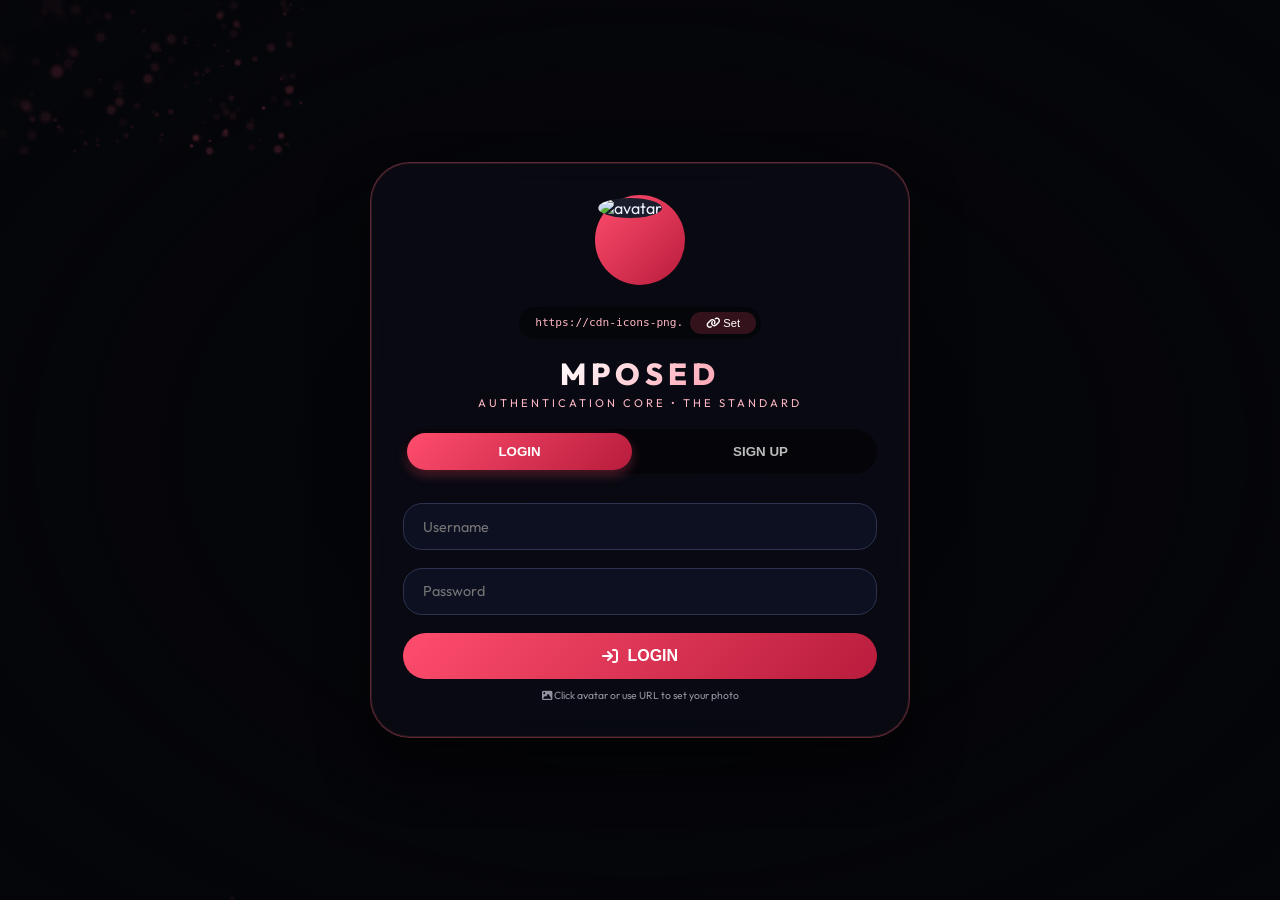
==== commit 19f0de10: "Update Index.html" ====
--- a/Index.html
+++ b/Index.html
@@ -1,2228 +1,843 @@
 <!DOCTYPE html>
 <html lang="en">
 <head>
-<meta charset="UTF-8">
-<meta name="viewport" content="width=device-width, initial-scale=1.0">
-<title>TLine Key System</title>
-<link href="https://fonts.googleapis.com/css2?family=JetBrains+Mono:wght@300;400;500;700&family=Syne:wght@400;700;800&display=swap" rel="stylesheet">
-<style>
-  :root {
-    --bg: #0a0a0f;
-    --surface: #111118;
-    --surface2: #1a1a24;
-    --border: #252535;
-    --accent: #7c3aed;
-    --accent2: #a855f7;
-    --accent3: #06b6d4;
-    --green: #10b981;
-    --red: #ef4444;
-    --yellow: #f59e0b;
-    --orange: #f97316;
-    --text: #e2e8f0;
-    --muted: #64748b;
-    --glow: rgba(124, 58, 237, 0.15);
-  }
-
-  * { margin: 0; padding: 0; box-sizing: border-box; }
-
-  body {
-    background: var(--bg);
-    color: var(--text);
-    font-family: 'JetBrains Mono', monospace;
-    min-height: 100vh;
-    overflow-x: hidden;
-  }
-
-  body::before {
-    content: '';
-    position: fixed;
-    inset: 0;
-    background:
-      radial-gradient(ellipse 80% 50% at 20% -10%, rgba(124,58,237,0.12) 0%, transparent 60%),
-      radial-gradient(ellipse 60% 40% at 80% 110%, rgba(6,182,212,0.08) 0%, transparent 60%);
-    pointer-events: none;
-    z-index: 0;
-  }
-
-  /* ── Login ── */
-  #loginScreen {
-    position: fixed;
-    inset: 0;
-    display: flex;
-    align-items: center;
-    justify-content: center;
-    z-index: 100;
-    backdrop-filter: blur(2px);
-  }
-
-  .login-card {
-    background: var(--surface);
-    border: 1px solid var(--border);
-    border-radius: 16px;
-    padding: 48px 40px;
-    width: 420px;
-    position: relative;
-    box-shadow: 0 0 80px rgba(124,58,237,0.15), 0 32px 64px rgba(0,0,0,0.5);
-    animation: slideUp 0.5s cubic-bezier(0.16,1,0.3,1);
-  }
-
-  @keyframes slideUp {
-    from { opacity: 0; transform: translateY(30px) scale(0.97); }
-    to   { opacity: 1; transform: translateY(0) scale(1); }
-  }
-
-  .login-card::before {
-    content: '';
-    position: absolute;
-    top: 0; left: 20%; right: 20%;
-    height: 1px;
-    background: linear-gradient(90deg, transparent, var(--accent2), transparent);
-  }
-
-  .login-logo {
-    font-family: 'Syne', sans-serif;
-    font-size: 11px;
-    font-weight: 700;
-    letter-spacing: 0.3em;
-    color: var(--accent2);
-    text-transform: uppercase;
-    margin-bottom: 8px;
-    display: flex;
-    align-items: center;
-    gap: 8px;
-  }
-
-  .login-logo::before {
-    content: '';
-    width: 6px; height: 6px;
-    background: var(--accent2);
-    border-radius: 50%;
-    box-shadow: 0 0 8px var(--accent2);
-    animation: pulse 2s infinite;
-  }
-
-  @keyframes pulse { 0%,100%{opacity:1;} 50%{opacity:0.4;} }
-
-  .login-title {
-    font-family: 'Syne', sans-serif;
-    font-size: 28px;
-    font-weight: 800;
-    color: #fff;
-    margin-bottom: 32px;
-    line-height: 1.2;
-  }
-
-  .login-title span { color: var(--accent2); }
-
-  .input-group {
-    display: flex;
-    flex-direction: column;
-    gap: 8px;
-    margin-bottom: 24px;
-  }
-
-  .input-group label {
-    font-size: 11px;
-    color: var(--muted);
-    letter-spacing: 0.1em;
-    text-transform: uppercase;
-  }
-
-  .input-row { display: flex; gap: 8px; }
-
-  input[type="text"], input[type="password"], input[type="number"], select {
-    flex: 1;
-    background: var(--surface2);
-    border: 1px solid var(--border);
-    border-radius: 8px;
-    color: var(--text);
-    font-family: 'JetBrains Mono', monospace;
-    font-size: 13px;
-    padding: 12px 16px;
-    outline: none;
-    transition: border-color 0.2s, box-shadow 0.2s;
-    -webkit-appearance: none;
-    appearance: none;
-  }
-
-  input:focus, select:focus {
-    border-color: var(--accent);
-    box-shadow: 0 0 0 3px rgba(124,58,237,0.15);
-  }
-
-  input[type="number"]::-webkit-inner-spin-button,
-  input[type="number"]::-webkit-outer-spin-button { filter: invert(1) brightness(0.5); }
-
-  select option { background: var(--surface2); color: var(--text); }
-
-  .select-wrapper { position: relative; flex: 1; }
-  .select-wrapper::after {
-    content: '▾';
-    position: absolute;
-    right: 12px; top: 50%;
-    transform: translateY(-50%);
-    color: var(--muted);
-    font-size: 12px;
-    pointer-events: none;
-  }
-  .select-wrapper select { width: 100%; padding-right: 32px; cursor: pointer; }
-
-  /* ── Buttons ── */
-  .btn {
-    background: linear-gradient(135deg, var(--accent), var(--accent2));
-    border: none;
-    border-radius: 8px;
-    color: #fff;
-    font-family: 'Syne', sans-serif;
-    font-size: 13px;
-    font-weight: 700;
-    letter-spacing: 0.05em;
-    padding: 12px 20px;
-    cursor: pointer;
-    transition: opacity 0.2s, transform 0.1s, box-shadow 0.2s;
-    white-space: nowrap;
-  }
-  .btn:hover { opacity: 0.9; box-shadow: 0 0 20px rgba(124,58,237,0.3); }
-  .btn:active { transform: scale(0.98); }
-  .btn-sm { padding: 8px 14px; font-size: 11px; border-radius: 6px; }
-  .btn-danger   { background: linear-gradient(135deg, #dc2626, #ef4444); }
-  .btn-success  { background: linear-gradient(135deg, #059669, #10b981); }
-  .btn-warning  { background: linear-gradient(135deg, #d97706, #f59e0b); }
-  .btn-secondary { background: var(--surface2); border: 1px solid var(--border); color: var(--muted); }
-  .btn-secondary:hover { color: var(--text); border-color: var(--accent); }
-  .btn-orange { background: linear-gradient(135deg, #ea580c, #f97316); }
-  .btn-cyan   { background: linear-gradient(135deg, #0891b2, #06b6d4); }
-  .btn-pink   { background: linear-gradient(135deg, #be185d, #ec4899); }
-
-  .login-error {
-    color: var(--red);
-    font-size: 12px;
-    margin-top: 12px;
-    display: none;
-    padding: 10px 14px;
-    background: rgba(239,68,68,0.1);
-    border: 1px solid rgba(239,68,68,0.2);
-    border-radius: 6px;
-  }
-
-  /* ── App shell ── */
-  #app { display: none; position: relative; z-index: 1; }
-
-  .header {
-    border-bottom: 1px solid var(--border);
-    background: rgba(10,10,15,0.8);
-    backdrop-filter: blur(12px);
-    position: sticky;
-    top: 0;
-    z-index: 50;
-  }
-
-  .header-inner {
-    max-width: 1400px;
-    margin: 0 auto;
-    padding: 0 24px;
-    height: 60px;
-    display: flex;
-    align-items: center;
-    justify-content: space-between;
-  }
-
-  .header-brand {
-    font-family: 'Syne', sans-serif;
-    font-size: 16px;
-    font-weight: 800;
-    color: #fff;
-    display: flex;
-    align-items: center;
-    gap: 10px;
-  }
-  .header-brand::before { content: '◆'; color: var(--accent2); font-size: 10px; }
-
-  .header-meta { display: flex; align-items: center; gap: 16px; font-size: 11px; color: var(--muted); }
-
-  .status-dot {
-    width: 7px; height: 7px;
-    background: var(--green);
-    border-radius: 50%;
-    box-shadow: 0 0 8px var(--green);
-    animation: pulse 2s infinite;
-    display: inline-block;
-  }
-
-  /* ── Layout ── */
-  .layout {
-    max-width: 1400px;
-    margin: 0 auto;
-    padding: 32px 24px;
-    display: grid;
-    grid-template-columns: 220px 1fr;
-    gap: 24px;
-    align-items: start;
-  }
-
-  .sidebar { position: sticky; top: 84px; }
-
-  .nav-section { margin-bottom: 24px; }
-  .nav-label {
-    font-size: 10px;
-    letter-spacing: 0.15em;
-    text-transform: uppercase;
-    color: var(--muted);
-    padding: 0 12px;
-    margin-bottom: 8px;
-  }
-
-  .nav-item {
-    display: flex;
-    align-items: center;
-    gap: 10px;
-    padding: 9px 12px;
-    border-radius: 8px;
-    font-size: 12px;
-    color: var(--muted);
-    cursor: pointer;
-    transition: all 0.15s;
-    border: 1px solid transparent;
-    margin-bottom: 2px;
-  }
-  .nav-item:hover { background: var(--surface2); color: var(--text); }
-  .nav-item.active { background: var(--glow); color: var(--accent2); border-color: rgba(124,58,237,0.2); }
-  .nav-item.danger-nav.active { background: rgba(239,68,68,0.08); color: var(--red); border-color: rgba(239,68,68,0.2); }
-  .nav-item.danger-nav:hover  { color: var(--red); }
-  .nav-item .icon { font-size: 14px; width: 18px; text-align: center; }
-
-  .nav-badge {
-    margin-left: auto;
-    background: rgba(239,68,68,0.15);
-    color: var(--red);
-    border: 1px solid rgba(239,68,68,0.25);
-    border-radius: 10px;
-    font-size: 10px;
-    padding: 1px 6px;
-    font-weight: 700;
-    min-width: 20px;
-    text-align: center;
-  }
-
-  /* ── Stats ── */
-  .stats-grid {
-    display: grid;
-    grid-template-columns: repeat(5, 1fr);
-    gap: 12px;
-    margin-bottom: 24px;
-  }
-
-  .stat-card {
-    background: var(--surface);
-    border: 1px solid var(--border);
-    border-radius: 10px;
-    padding: 16px;
-    position: relative;
-    overflow: hidden;
-    transition: border-color 0.2s;
-  }
-  .stat-card:hover { border-color: var(--accent); }
-  .stat-card::after {
-    content: '';
-    position: absolute;
-    bottom: 0; left: 0; right: 0;
-    height: 2px;
-    background: linear-gradient(90deg, var(--accent), var(--accent2));
-    opacity: 0;
-    transition: opacity 0.2s;
-  }
-  .stat-card:hover::after { opacity: 1; }
-
-  .stat-label { font-size: 10px; color: var(--muted); text-transform: uppercase; letter-spacing: 0.1em; margin-bottom: 8px; }
-  .stat-value { font-family: 'Syne', sans-serif; font-size: 24px; font-weight: 800; color: #fff; }
-  .stat-value.green  { color: var(--green); }
-  .stat-value.red    { color: var(--red); }
-  .stat-value.yellow { color: var(--yellow); }
-  .stat-value.cyan   { color: var(--accent3); }
-  .stat-value.orange { color: var(--orange); }
-  .stat-value.pink   { color: #ec4899; }
-
-  /* ── Panels ── */
-  .panel {
-    background: var(--surface);
-    border: 1px solid var(--border);
-    border-radius: 12px;
-    overflow: hidden;
-    margin-bottom: 20px;
-    display: none;
-    animation: fadeIn 0.3s ease;
-  }
-  @keyframes fadeIn { from { opacity:0; transform:translateY(6px); } to { opacity:1; transform:translateY(0); } }
-  .panel.visible { display: block; }
-
-  .panel-header {
-    padding: 16px 20px;
-    border-bottom: 1px solid var(--border);
-    display: flex;
-    align-items: center;
-    justify-content: space-between;
-    background: rgba(255,255,255,0.01);
-  }
-
-  .panel-title {
-    font-family: 'Syne', sans-serif;
-    font-size: 14px;
-    font-weight: 700;
-    color: #fff;
-    display: flex;
-    align-items: center;
-    gap: 8px;
-  }
-  .panel-title span { color: var(--accent2); }
-  .panel-title.danger span { color: var(--red); }
-
-  .panel-body { padding: 20px; }
-
-  /* ── Forms ── */
-  .form-row {
-    display: flex;
-    gap: 10px;
-    flex-wrap: wrap;
-    align-items: flex-end;
-  }
-
-  .form-field {
-    display: flex;
-    flex-direction: column;
-    gap: 6px;
-    flex: 1;
-    min-width: 160px;
-  }
-  .form-field label { font-size: 10px; color: var(--muted); text-transform: uppercase; letter-spacing: 0.1em; }
-
-  /* ── Table ── */
-  .table-wrap { overflow-x: auto; }
-
-  table { width: 100%; border-collapse: collapse; }
-
-  thead th {
-    font-size: 10px;
-    text-transform: uppercase;
-    letter-spacing: 0.1em;
-    color: var(--muted);
-    padding: 10px 16px;
-    text-align: left;
-    border-bottom: 1px solid var(--border);
-    background: rgba(255,255,255,0.01);
-  }
-
-  tbody tr { border-bottom: 1px solid rgba(37,37,53,0.5); transition: background 0.1s; }
-  tbody tr:hover { background: rgba(124,58,237,0.04); }
-  tbody tr:last-child { border-bottom: none; }
-
-  td { padding: 12px 16px; font-size: 12px; vertical-align: middle; }
-
-  .key-val {
-    font-family: 'JetBrains Mono', monospace;
-    color: var(--accent3);
-    font-size: 11px;
-    max-width: 220px;
-    overflow: hidden;
-    text-overflow: ellipsis;
-    white-space: nowrap;
-    cursor: pointer;
-  }
-  .key-val:hover { color: #fff; }
-
-  /* ── Badges ── */
-  .badge {
-    display: inline-block;
-    padding: 3px 8px;
-    border-radius: 4px;
-    font-size: 10px;
-    font-weight: 500;
-    letter-spacing: 0.05em;
-  }
-  .badge-green  { background: rgba(16,185,129,0.15);  color: var(--green);   border: 1px solid rgba(16,185,129,0.2); }
-  .badge-red    { background: rgba(239,68,68,0.15);   color: var(--red);     border: 1px solid rgba(239,68,68,0.2); }
-  .badge-yellow { background: rgba(245,158,11,0.15);  color: var(--yellow);  border: 1px solid rgba(245,158,11,0.2); }
-  .badge-purple { background: rgba(168,85,247,0.15);  color: var(--accent2); border: 1px solid rgba(168,85,247,0.2); }
-  .badge-cyan   { background: rgba(6,182,212,0.15);   color: var(--accent3); border: 1px solid rgba(6,182,212,0.2); }
-  .badge-orange { background: rgba(249,115,22,0.15);  color: var(--orange);  border: 1px solid rgba(249,115,22,0.2); }
-  .badge-pink   { background: rgba(236,72,153,0.15);  color: #ec4899;        border: 1px solid rgba(236,72,153,0.2); }
-
-  .actions { display: flex; gap: 6px; flex-wrap: wrap; }
-
-  /* ── Logs ── */
-  .log-container {
-    background: var(--bg);
-    border: 1px solid var(--border);
-    border-radius: 8px;
-    padding: 16px;
-    max-height: 400px;
-    overflow-y: auto;
-    font-size: 11px;
-    line-height: 1.8;
-  }
-  .log-line         { color: var(--muted); }
-  .log-line.valid   { color: var(--green); }
-  .log-line.invalid { color: var(--red); }
-
-  /* ── Toast ── */
-  #toast {
-    position: fixed;
-    bottom: 24px;
-    right: 24px;
-    background: var(--surface2);
-    border: 1px solid var(--border);
-    border-radius: 10px;
-    padding: 14px 20px;
-    font-size: 12px;
-    color: var(--text);
-    box-shadow: 0 8px 32px rgba(0,0,0,0.4);
-    z-index: 200;
-    opacity: 0;
-    transform: translateY(8px);
-    transition: all 0.3s cubic-bezier(0.16,1,0.3,1);
-    pointer-events: none;
-    max-width: 320px;
-    display: flex;
-    align-items: center;
-    gap: 10px;
-  }
-  #toast.show { opacity: 1; transform: translateY(0); }
-  #toast.success::before { content: '✓'; color: var(--green);   font-weight: bold; }
-  #toast.error::before   { content: '✕'; color: var(--red);     font-weight: bold; }
-  #toast.info::before    { content: '◆'; color: var(--accent2); font-weight: bold; }
-
-  .empty { padding: 40px; text-align: center; color: var(--muted); font-size: 12px; }
-  .empty .icon { font-size: 32px; margin-bottom: 12px; opacity: 0.3; }
-
-  ::-webkit-scrollbar { width: 6px; height: 6px; }
-  ::-webkit-scrollbar-track { background: transparent; }
-  ::-webkit-scrollbar-thumb { background: var(--border); border-radius: 3px; }
-  ::-webkit-scrollbar-thumb:hover { background: var(--accent); }
-
-  /* ── Auth mode toggle ── */
-  .auth-mode-toggle { display: grid; grid-template-columns: 1fr 1fr; gap: 8px; margin-bottom: 24px; }
-
-  .auth-mode-btn {
-    background: var(--surface2);
-    border: 1px solid var(--border);
-    border-radius: 10px;
-    padding: 12px 10px;
-    cursor: pointer;
-    text-align: center;
-    transition: all 0.2s;
-    color: var(--muted);
-  }
-  .auth-mode-btn:hover { border-color: var(--accent); color: var(--text); }
-  .auth-mode-btn.active { background: rgba(124,58,237,0.12); border-color: var(--accent2); color: var(--text); }
-  .auth-mode-btn .mode-icon  { font-size: 20px; margin-bottom: 6px; }
-  .auth-mode-btn .mode-label { font-family: 'Syne', sans-serif; font-size: 11px; font-weight: 700; letter-spacing: 0.05em; text-transform: uppercase; }
-  .auth-mode-btn .mode-desc  { font-size: 10px; color: var(--muted); margin-top: 3px; line-height: 1.4; }
-  .auth-mode-btn.active .mode-desc { color: var(--accent2); opacity: 0.8; }
-
-  /* ── API bar ── */
-  .api-bar {
-    background: var(--surface2);
-    border: 1px solid var(--border);
-    border-radius: 8px;
-    padding: 10px 16px;
-    display: flex;
-    align-items: center;
-    gap: 12px;
-    margin-bottom: 20px;
-    font-size: 11px;
-    color: var(--muted);
-  }
-  .api-bar input { flex: 1; font-size: 11px; padding: 6px 10px; }
-
-  .separator { height: 1px; background: var(--border); margin: 16px 0; }
-
-  /* ── Shared box styles ── */
-  .create-account-box {
-    background: var(--surface2);
-    border: 1px solid var(--border);
-    border-radius: 10px;
-    padding: 20px;
-    margin-bottom: 24px;
-  }
-  .create-account-box-title {
-    font-family: 'Syne', sans-serif;
-    font-size: 12px;
-    font-weight: 700;
-    color: var(--accent2);
-    letter-spacing: 0.08em;
-    text-transform: uppercase;
-    margin-bottom: 16px;
-    display: flex;
-    align-items: center;
-    gap: 8px;
-  }
-  .create-account-box-title::before { content: '+'; font-size: 14px; }
-
-  /* ── Blacklist ── */
-  .blacklist-add-box {
-    background: rgba(239,68,68,0.04);
-    border: 1px solid rgba(239,68,68,0.15);
-    border-radius: 10px;
-    padding: 20px;
-    margin-bottom: 20px;
-  }
-  .blacklist-add-title {
-    font-family: 'Syne', sans-serif;
-    font-size: 12px;
-    font-weight: 700;
-    color: var(--red);
-    letter-spacing: 0.08em;
-    text-transform: uppercase;
-    margin-bottom: 14px;
-    display: flex;
-    align-items: center;
-    gap: 8px;
-  }
-  .blacklist-add-title::before { content: '⊘'; font-size: 14px; }
-
-  /* ── Fail tracker ── */
-  .fail-tracker-box {
-    background: rgba(249,115,22,0.04);
-    border: 1px solid rgba(249,115,22,0.15);
-    border-radius: 10px;
-    padding: 20px;
-    margin-top: 20px;
-  }
-  .fail-tracker-title {
-    font-family: 'Syne', sans-serif;
-    font-size: 12px;
-    font-weight: 700;
-    color: var(--orange);
-    letter-spacing: 0.08em;
-    text-transform: uppercase;
-    margin-bottom: 14px;
-    display: flex;
-    align-items: center;
-    justify-content: space-between;
-    gap: 8px;
-  }
-
-  /* ── Loader ── */
-  .loader-status-box {
-    padding: 16px 18px;
-    background: var(--surface2);
-    border: 1px solid var(--border);
-    border-radius: 10px;
-    margin-bottom: 20px;
-    font-size: 12px;
-    display: flex;
-    align-items: center;
-    gap: 16px;
-    flex-wrap: wrap;
-  }
-
-  .loader-upload-box {
-    background: rgba(124,58,237,0.05);
-    border: 1px solid rgba(124,58,237,0.2);
-    border-radius: 10px;
-    padding: 20px;
-    margin-bottom: 20px;
-  }
-
-  .loader-upload-title {
-    font-family: 'Syne', sans-serif;
-    font-size: 12px;
-    font-weight: 700;
-    color: var(--accent2);
-    letter-spacing: 0.08em;
-    text-transform: uppercase;
-    margin-bottom: 14px;
-    display: flex;
-    align-items: center;
-    gap: 8px;
-  }
-
-  .loader-download-box {
-    background: rgba(6,182,212,0.04);
-    border: 1px solid rgba(6,182,212,0.15);
-    border-radius: 10px;
-    padding: 20px;
-  }
-
-  .loader-download-title {
-    font-family: 'Syne', sans-serif;
-    font-size: 12px;
-    font-weight: 700;
-    color: var(--accent3);
-    letter-spacing: 0.08em;
-    text-transform: uppercase;
-    margin-bottom: 14px;
-    display: flex;
-    align-items: center;
-    gap: 8px;
-  }
-
-  /* Drop zone */
-  .drop-zone {
-    border: 2px dashed rgba(124,58,237,0.3);
-    border-radius: 10px;
-    padding: 32px 20px;
-    text-align: center;
-    cursor: pointer;
-    transition: all 0.2s;
-    margin-bottom: 14px;
-    position: relative;
-  }
-  .drop-zone:hover, .drop-zone.drag-over {
-    border-color: var(--accent2);
-    background: rgba(124,58,237,0.05);
-  }
-  .drop-zone input[type="file"] {
-    position: absolute;
-    inset: 0;
-    opacity: 0;
-    cursor: pointer;
-    width: 100%;
-    height: 100%;
-  }
-  .drop-zone .dz-icon  { font-size: 28px; margin-bottom: 8px; opacity: 0.5; }
-  .drop-zone .dz-label { font-size: 12px; color: var(--muted); margin-bottom: 4px; }
-  .drop-zone .dz-sub   { font-size: 10px; color: var(--muted); opacity: 0.6; }
-  .drop-zone .dz-file  { font-size: 12px; color: var(--accent2); font-weight: 600; }
-
-  .upload-progress-wrap { display: none; margin-top: 12px; }
-  .upload-progress-bar-bg {
-    background: var(--surface2);
-    border: 1px solid var(--border);
-    border-radius: 100px;
-    height: 6px;
-    overflow: hidden;
-    margin-bottom: 6px;
-  }
-  .upload-progress-bar {
-    height: 100%;
-    width: 0%;
-    background: linear-gradient(90deg, var(--accent), var(--accent2));
-    border-radius: 100px;
-    transition: width 0.2s;
-  }
-  .upload-progress-label { font-size: 11px; color: var(--accent2); }
-
-  .dl-link-box {
-    display: none;
-    background: var(--bg);
-    border: 1px solid rgba(6,182,212,0.25);
-    border-radius: 8px;
-    padding: 12px 14px;
-    font-family: 'JetBrains Mono', monospace;
-    font-size: 11px;
-    color: var(--accent3);
-    word-break: break-all;
-    cursor: pointer;
-    transition: background 0.15s;
-    margin-top: 12px;
-  }
-  .dl-link-box:hover { background: rgba(6,182,212,0.05); }
-
-  /* ── Products ── */
-  .products-add-box {
-    background: rgba(236,72,153,0.04);
-    border: 1px solid rgba(236,72,153,0.2);
-    border-radius: 10px;
-    padding: 20px;
-    margin-bottom: 20px;
-  }
-  .products-add-title {
-    font-family: 'Syne', sans-serif;
-    font-size: 12px;
-    font-weight: 700;
-    color: #ec4899;
-    letter-spacing: 0.08em;
-    text-transform: uppercase;
-    margin-bottom: 14px;
-    display: flex;
-    align-items: center;
-    gap: 8px;
-  }
-  .products-assign-box {
-    background: rgba(124,58,237,0.04);
-    border: 1px solid rgba(124,58,237,0.2);
-    border-radius: 10px;
-    padding: 20px;
-    margin-top: 20px;
-  }
-  .products-assign-title {
-    font-family: 'Syne', sans-serif;
-    font-size: 12px;
-    font-weight: 700;
-    color: var(--accent2);
-    letter-spacing: 0.08em;
-    text-transform: uppercase;
-    margin-bottom: 14px;
-    display: flex;
-    align-items: center;
-    gap: 8px;
-  }
-
-  @media (max-width: 900px) {
-    .layout { grid-template-columns: 1fr; }
-    .sidebar { position: static; }
-    .stats-grid { grid-template-columns: repeat(2, 1fr); }
-  }
-</style>
+    <meta charset="UTF-8">
+    <meta name="viewport" content="width=device-width, initial-scale=1.0, user-scalable=no">
+    <title>IMMORTAL | MPOSED CONTROL CORE</title>
+    <link href="https://fonts.googleapis.com/css2?family=Outfit:wght@300;400;500;600;700;800&family=JetBrains+Mono:wght@400;500;600&display=swap" rel="stylesheet">
+    <link rel="stylesheet" href="https://cdnjs.cloudflare.com/ajax/libs/font-awesome/6.4.0/css/all.min.css">
+    <style>
+        * {
+            margin: 0;
+            padding: 0;
+            box-sizing: border-box;
+        }
+
+        body {
+            font-family: 'Outfit', sans-serif;
+            background: #05060a;
+            min-height: 100vh;
+            display: flex;
+            flex-direction: column;
+            align-items: center;
+            justify-content: center;
+            color: #eef2ff;
+            overflow-x: hidden;
+            position: relative;
+        }
+
+        /* Particle canvas & glow */
+        #particleCanvas {
+            position: fixed;
+            top: 0;
+            left: 0;
+            width: 100%;
+            height: 100%;
+            pointer-events: none;
+            z-index: 0;
+        }
+        .vignette {
+            position: fixed;
+            top: 0;
+            left: 0;
+            width: 100%;
+            height: 100%;
+            background: radial-gradient(ellipse at center, transparent 0%, rgba(5,6,10,0.4) 60%, #05060a 100%);
+            pointer-events: none;
+            z-index: 1;
+        }
+
+        .main-container {
+            position: relative;
+            z-index: 10;
+            width: 100%;
+            max-width: 1450px;
+            padding: 1.8rem;
+            animation: fadeInUp 0.7s cubic-bezier(0.2, 0.9, 0.4, 1.1);
+        }
+
+        @keyframes fadeInUp {
+            from { opacity: 0; transform: translateY(25px) scale(0.98); filter: blur(5px); }
+            to { opacity: 1; transform: translateY(0) scale(1); filter: blur(0); }
+        }
+
+        /* ---------- AUTH CARD (GLASS + CUSTOM IMAGE VIA URL) ---------- */
+        .auth-card {
+            max-width: 540px;
+            margin: 2rem auto;
+            background: rgba(10, 12, 22, 0.7);
+            backdrop-filter: blur(16px);
+            border: 1px solid rgba(255, 100, 120, 0.35);
+            border-radius: 2.5rem;
+            padding: 2rem 2rem 2.2rem;
+            box-shadow: 0 30px 50px rgba(0, 0, 0, 0.5), 0 0 0 1px rgba(255, 100, 100, 0.15) inset;
+        }
+        .auth-header {
+            display: flex;
+            flex-direction: column;
+            align-items: center;
+            margin-bottom: 1.2rem;
+        }
+        .auth-avatar {
+            width: 90px;
+            height: 90px;
+            border-radius: 50%;
+            background: linear-gradient(135deg, #ff4d6d, #b81c3c);
+            padding: 3px;
+            margin-bottom: 0.6rem;
+            cursor: pointer;
+            transition: transform 0.2s;
+        }
+        .auth-avatar:hover {
+            transform: scale(1.02);
+        }
+        .auth-avatar-inner {
+            width: 100%;
+            height: 100%;
+            border-radius: 50%;
+            object-fit: cover;
+            background: #1a1e2c;
+        }
+        .auth-title {
+            font-size: 1.9rem;
+            font-weight: 800;
+            letter-spacing: 5px;
+            background: linear-gradient(135deg, #ffffff, #ffa0b0);
+            -webkit-background-clip: text;
+            background-clip: text;
+            color: transparent;
+            text-align: center;
+        }
+        .auth-sub {
+            font-size: 0.7rem;
+            letter-spacing: 3px;
+            color: #ffb7c4;
+            text-transform: uppercase;
+            margin-top: 0.2rem;
+        }
+        .image-url-row {
+            display: flex;
+            gap: 0.5rem;
+            margin: 0.8rem 0 1rem 0;
+            background: rgba(0,0,0,0.4);
+            border-radius: 2rem;
+            padding: 0.3rem 0.3rem 0.3rem 1rem;
+            align-items: center;
+        }
+        .image-url-input {
+            flex: 1;
+            background: transparent;
+            border: none;
+            color: #ffb7c4;
+            font-size: 0.7rem;
+            outline: none;
+            font-family: monospace;
+        }
+        .image-url-input::placeholder {
+            color: #6a6f8a;
+        }
+        .set-image-btn {
+            background: #ff4d6d30;
+            border: none;
+            padding: 0.3rem 1rem;
+            border-radius: 2rem;
+            color: white;
+            font-size: 0.7rem;
+            cursor: pointer;
+            transition: 0.2s;
+        }
+        .set-image-btn:hover {
+            background: #ff4d6d;
+        }
+        .auth-tabs {
+            display: flex;
+            gap: 1rem;
+            margin-bottom: 1.8rem;
+            background: rgba(0, 0, 0, 0.45);
+            border-radius: 60px;
+            padding: 0.25rem;
+        }
+        .auth-tab {
+            flex: 1;
+            background: transparent;
+            border: none;
+            padding: 0.7rem;
+            font-weight: 600;
+            border-radius: 40px;
+            color: #bbb;
+            cursor: pointer;
+            transition: 0.2s;
+        }
+        .auth-tab.active {
+            background: linear-gradient(135deg, #ff4d6d, #b81c3c);
+            color: white;
+            box-shadow: 0 5px 12px rgba(255, 77, 109, 0.3);
+        }
+        .auth-input {
+            width: 100%;
+            background: #0c1020;
+            border: 1px solid #2e334f;
+            border-radius: 1.2rem;
+            padding: 0.85rem 1.2rem;
+            color: white;
+            margin-bottom: 1.1rem;
+            font-family: 'Outfit', sans-serif;
+            font-size: 0.9rem;
+            transition: 0.2s;
+        }
+        .auth-input:focus {
+            outline: none;
+            border-color: #ff4d6d;
+            box-shadow: 0 0 0 2px rgba(255, 77, 109, 0.2);
+        }
+        .auth-btn {
+            width: 100%;
+            background: linear-gradient(135deg, #ff4d6d, #b81c3c);
+            border: none;
+            padding: 0.9rem;
+            border-radius: 1.5rem;
+            font-weight: 700;
+            font-size: 1rem;
+            color: white;
+            cursor: pointer;
+            transition: 0.2s;
+            display: flex;
+            align-items: center;
+            justify-content: center;
+            gap: 0.6rem;
+        }
+        .auth-btn:hover { transform: translateY(-2px); filter: brightness(1.05); }
+        .error-msg { color: #ff8888; font-size: 0.8rem; margin-top: 0.6rem; text-align: center; }
+
+        /* ---------- DASHBOARD (MPOSED / IMMORTAL) ---------- */
+        .dashboard {
+            display: none;
+            animation: fadeInUp 0.5s ease;
+        }
+        .brand-header {
+            display: flex;
+            justify-content: space-between;
+            align-items: flex-end;
+            margin-bottom: 2rem;
+            border-bottom: 1px solid rgba(255, 100, 130, 0.3);
+            padding-bottom: 1rem;
+            flex-wrap: wrap;
+        }
+        .logo h1 {
+            font-size: 2.6rem;
+            font-weight: 800;
+            letter-spacing: 6px;
+            background: linear-gradient(135deg, #ffffff, #ff8a9f);
+            -webkit-background-clip: text;
+            background-clip: text;
+            color: transparent;
+        }
+        .logo p {
+            font-size: 0.7rem;
+            letter-spacing: 3px;
+            color: #ffb0bc;
+            text-transform: uppercase;
+        }
+        .logout-btn {
+            background: rgba(255, 70, 100, 0.2);
+            border: 1px solid rgba(255, 100, 130, 0.5);
+            padding: 0.5rem 1.3rem;
+            border-radius: 40px;
+            cursor: pointer;
+            font-weight: 600;
+            transition: 0.2s;
+        }
+        .logout-btn:hover { background: rgba(255, 70, 100, 0.5); transform: scale(0.98); }
+
+        /* Grid 2 columns */
+        .dashboard-grid {
+            display: grid;
+            grid-template-columns: 1fr 1.1fr;
+            gap: 1.8rem;
+        }
+
+        /* Glass cards */
+        .card {
+            background: rgba(12, 16, 28, 0.65);
+            backdrop-filter: blur(12px);
+            border: 1px solid rgba(100, 80, 140, 0.35);
+            border-radius: 2rem;
+            padding: 1.5rem;
+            transition: all 0.2s;
+            box-shadow: 0 12px 28px rgba(0,0,0,0.3);
+        }
+        .card:hover {
+            border-color: rgba(255, 100, 120, 0.4);
+            background: rgba(18, 22, 36, 0.7);
+        }
+        .card-title {
+            font-size: 0.9rem;
+            font-weight: 700;
+            text-transform: uppercase;
+            letter-spacing: 2px;
+            margin-bottom: 1.2rem;
+            color: #ffc0cd;
+            border-left: 3px solid #ff4d6d;
+            padding-left: 0.8rem;
+            display: flex;
+            align-items: center;
+            gap: 0.6rem;
+        }
+        .info-row {
+            display: flex;
+            justify-content: space-between;
+            padding: 0.7rem 0;
+            border-bottom: 1px solid rgba(255,255,255,0.05);
+            font-size: 0.85rem;
+        }
+        .info-label { color: #9ea7c5; font-weight: 500; }
+        .info-value { font-family: 'JetBrains Mono', monospace; color: #f0f3ff; font-weight: 500; }
+
+        .quick-action-group {
+            margin: 1rem 0;
+        }
+        .flex-input {
+            display: flex;
+            gap: 0.7rem;
+            margin-top: 0.4rem;
+            flex-wrap: wrap;
+        }
+        .action-input {
+            flex: 1;
+            background: #070c18;
+            border: 1px solid #2c2f4a;
+            border-radius: 1rem;
+            padding: 0.7rem 1rem;
+            color: white;
+            font-family: 'JetBrains Mono', monospace;
+            font-size: 0.8rem;
+        }
+        .action-input:focus { border-color: #ff4d6d; outline: none; }
+        .btn-action {
+            background: #2a2f48;
+            border: none;
+            padding: 0.7rem 1.2rem;
+            border-radius: 1.2rem;
+            font-weight: 600;
+            color: white;
+            cursor: pointer;
+            transition: 0.2s;
+            display: inline-flex;
+            align-items: center;
+            gap: 0.5rem;
+        }
+        .btn-action.primary { background: linear-gradient(135deg, #ff4d6d, #b81c3c); }
+        .btn-action.primary:hover, .btn-action:hover { transform: translateY(-2px); filter: brightness(1.05); }
+
+        .hwid-box {
+            background: #050911;
+            border-radius: 1rem;
+            padding: 0.7rem 1rem;
+            font-family: monospace;
+            font-size: 0.75rem;
+            margin: 0.8rem 0;
+            border: 1px solid #2c2f4a;
+            word-break: break-all;
+        }
+        .open-web-menu {
+            display: inline-flex;
+            align-items: center;
+            gap: 0.7rem;
+            background: rgba(255, 77, 109, 0.1);
+            padding: 0.6rem 1.3rem;
+            border-radius: 2rem;
+            cursor: pointer;
+            transition: 0.2s;
+            font-weight: 500;
+        }
+        .open-web-menu:hover { background: rgba(255, 77, 109, 0.3); color: #ffc0cd; }
+
+        .subscription-list {
+            margin-top: 1rem;
+        }
+        .sub-item {
+            background: rgba(255, 77, 109, 0.08);
+            border-left: 3px solid #ff4d6d;
+            padding: 0.8rem 1rem;
+            border-radius: 1.2rem;
+            margin-bottom: 0.75rem;
+            display: flex;
+            justify-content: space-between;
+            align-items: center;
+            backdrop-filter: blur(2px);
+        }
+        .sub-name { font-weight: 600; color: #ffccd5; }
+        .sub-tier { font-size: 0.7rem; background: #1e243f; padding: 0.2rem 0.7rem; border-radius: 20px; }
+
+        .download-btn {
+            background: linear-gradient(135deg, #186e48, #0a3a24);
+            width: 100%;
+            border: none;
+            justify-content: center;
+        }
+        .status-badge {
+            font-size: 0.7rem;
+            text-align: center;
+            margin-top: 0.6rem;
+            color: #9effcf;
+        }
+
+        @media (max-width: 860px) {
+            .dashboard-grid { grid-template-columns: 1fr; }
+            .main-container { padding: 1rem; }
+        }
+        .hidden { display: none; }
+        .note-text { font-size: 0.65rem; text-align: center; margin-top: 0.5rem; opacity: 0.6; }
+    </style>
 </head>
 <body>
-
-<!-- ══ LOGIN ══════════════════════════════════════════════════════════════════ -->
-<div id="loginScreen">
-  <div class="login-card">
-    <div class="login-logo">TLine Systems</div>
-    <div class="login-title">Key Management<br><span>Admin Panel</span></div>
-
-    <div class="auth-mode-toggle">
-      <div class="auth-mode-btn active" id="modeToggleKey" onclick="selectAuthMode('key')">
-        <div class="mode-icon">🔑</div>
-        <div class="mode-label">Key Only</div>
-        <div class="mode-desc">License key<br>authentication</div>
-      </div>
-      <div class="auth-mode-btn" id="modeToggleAccount" onclick="selectAuthMode('account')">
-        <div class="mode-icon">👤</div>
-        <div class="mode-label">Account + Key</div>
-        <div class="mode-desc">Username, password<br>&amp; license key</div>
-      </div>
+    <canvas id="particleCanvas"></canvas>
+    <div class="vignette"></div>
+
+    <div class="main-container">
+        <!-- AUTHENTICATION CARD WITH CUSTOM IMAGE URL INPUT -->
+        <div id="authPanel" class="auth-card">
+            <div class="auth-header">
+                <div class="auth-avatar" id="authAvatarBtn">
+                    <img id="avatarImg" class="auth-avatar-inner" src="https://cdn-icons-png.flaticon.com/512/3135/3135715.png" alt="avatar">
+                </div>
+                <div class="image-url-row">
+                    <input type="text" id="avatarUrlInput" class="image-url-input" placeholder="Paste image URL (jpg/png)" value="https://cdn-icons-png.flaticon.com/512/3135/3135715.png">
+                    <button id="setAvatarUrlBtn" class="set-image-btn"><i class="fas fa-link"></i> Set</button>
+                </div>
+                <div class="auth-title">MPOSED</div>
+                <div class="auth-sub">AUTHENTICATION CORE • THE STANDARD</div>
+            </div>
+            <div class="auth-tabs">
+                <button class="auth-tab active" data-auth="login">LOGIN</button>
+                <button class="auth-tab" data-auth="signup">SIGN UP</button>
+            </div>
+            <div id="loginForm">
+                <input type="text" id="loginUsername" class="auth-input" placeholder="Username">
+                <input type="password" id="loginPassword" class="auth-input" placeholder="Password">
+                <button id="doLoginBtn" class="auth-btn"><i class="fas fa-arrow-right-to-bracket"></i> LOGIN</button>
+                <div id="loginError" class="error-msg"></div>
+            </div>
+            <div id="signupForm" style="display:none;">
+                <input type="text" id="regUsername" class="auth-input" placeholder="Username">
+                <input type="email" id="regEmail" class="auth-input" placeholder="Email">
+                <input type="password" id="regPassword" class="auth-input" placeholder="Password">
+                <input type="text" id="regLicense" class="auth-input" placeholder="License Key (optional)">
+                <button id="doSignupBtn" class="auth-btn"><i class="fas fa-user-plus"></i> CREATE ACCOUNT</button>
+                <div id="regError" class="error-msg"></div>
+            </div>
+            <div class="note-text"><i class="fas fa-image"></i> Click avatar or use URL to set your photo</div>
+        </div>
+
+        <!-- IMMORTAL DASHBOARD (MPOSED STYLE) -->
+        <div id="dashboard" class="dashboard">
+            <div class="brand-header">
+                <div class="logo">
+                    <h1>IMMORTAL</h1>
+                    <p>MPOSED DASHBOARD CONTROL CORE</p>
+                </div>
+                <button id="dashboardLogoutBtn" class="logout-btn"><i class="fas fa-sign-out-alt"></i> EXIT</button>
+            </div>
+
+            <div class="dashboard-grid">
+                <!-- LEFT COLUMN -->
+                <div>
+                    <!-- MAIN CARD -->
+                    <div class="card">
+                        <div class="card-title"><i class="fas fa-chart-line"></i> MAIN // OVERVIEW</div>
+                        <div class="info-row"><span class="info-label">Active Subscriptions</span><span class="info-value" id="activeSubsCount">0</span></div>
+                    </div>
+
+                    <!-- ACCOUNT CARD (with IP) -->
+                    <div class="card" style="margin-top: 1.5rem;">
+                        <div class="card-title"><i class="fas fa-user-circle"></i> ACCOUNT</div>
+                        <div class="info-row"><span class="info-label">Username</span><span class="info-value" id="accountUsername">—</span></div>
+                        <div class="info-row"><span class="info-label">Email</span><span class="info-value" id="accountEmail">—</span></div>
+                        <div class="info-row"><span class="info-label">IP Address</span><span class="info-value" id="accountIp">Fetching...</span></div>
+                        <div class="info-row"><span class="info-label">Role</span><span class="info-value" id="accountRole">USER</span></div>
+                    </div>
+
+                    <!-- QUICK ACTIONS CARD -->
+                    <div class="card" style="margin-top: 1.5rem;">
+                        <div class="card-title"><i class="fas fa-bolt"></i> QUICK ACTIONS</div>
+                        <div class="quick-action-group">
+                            <div class="info-label"><i class="fas fa-ticket-alt"></i> License Key</div>
+                            <div class="flex-input">
+                                <input type="text" id="licenseKeyInput" class="action-input" placeholder="XXXX-XXXX-XXXX">
+                                <button id="activateKeyBtn" class="btn-action primary"><i class="fas fa-check"></i> Activate Key</button>
+                            </div>
+                        </div>
+                        <div class="quick-action-group">
+                            <div class="info-label"><i class="fas fa-redo-alt"></i> HWID reset reason</div>
+                            <textarea id="hwidResetReason" class="action-input" rows="2" placeholder="Explain why you need HWID reset..."></textarea>
+                            <button id="requestHwidResetBtn" class="btn-action" style="margin-top: 0.5rem; width:100%; justify-content:center;"><i class="fab fa-discord"></i> Request HWID Reset → Webhook</button>
+                        </div>
+                        <div class="quick-action-group">
+                            <button id="downloadLoaderBtnDash" class="btn-action download-btn" style="width:100%;" disabled><i class="fas fa-download"></i> DOWNLOAD LOADER</button>
+                            <div id="downloadMsg" class="status-badge">Activate a license to unlock</div>
+                        </div>
+                    </div>
+                </div>
+
+                <!-- RIGHT COLUMN -->
+                <div>
+                    <!-- STATUS / REVIEWS (Keys Used) -->
+                    <div class="card">
+                        <div class="card-title"><i class="fas fa-star"></i> STATUS / REVIEWS</div>
+                        <div class="info-row"><span class="info-label">Keys Used</span><span class="info-value" id="keysUsedCount">0</span></div>
+                        <div class="info-row"><span class="info-label">License Status</span><span class="info-value" id="licenseStatusInfo">✖ No active license</span></div>
+                    </div>
+
+                    <!-- HWID + OPEN WEB MENU (combined) -->
+                    <div class="card" style="margin-top: 1.5rem;">
+                        <div class="card-title"><i class="fas fa-microchip"></i> HWID</div>
+                        <div class="hwid-box" id="hwidDisplay">ee22220c7e26601e99732b85...</div>
+                        <div id="openWebMenuBtn" class="open-web-menu">
+                            <i class="fas fa-globe"></i> <span>OPEN WEB MENU</span> <i class="fas fa-external-link-alt"></i>
+                        </div>
+                    </div>
+
+                    <!-- ACTIVATE SUBSCRIPTIONS (list) -->
+                    <div class="card" style="margin-top: 1.5rem;">
+                        <div class="card-title"><i class="fas fa-gem"></i> ACTIVATE SUBSCRIPTIONS</div>
+                        <div id="subscriptionsList" class="subscription-list">
+                            <div style="color:#8f9bb3; text-align:center; padding:1rem;">✨ No active subscriptions ✨</div>
+                        </div>
+                    </div>
+                </div>
+            </div>
+        </div>
     </div>
 
-    <div class="input-group">
-      <label>API Base URL</label>
-      <input type="text" id="loginUrl" placeholder="https://your-api.pythonanywhere.com" />
-    </div>
-    <div class="input-group">
-      <label>Admin Secret Key</label>
-      <div class="input-row">
-        <input type="password" id="loginKey" placeholder="Enter admin key..." />
-        <button class="btn" onclick="attemptLogin()">Enter</button>
-      </div>
-    </div>
-    <label style="display:flex;align-items:center;gap:8px;font-size:11px;color:var(--muted);cursor:pointer;margin-bottom:4px;">
-      <input type="checkbox" id="rememberMe" checked style="accent-color:var(--accent2);width:13px;height:13px;" />
-      Remember me on this device
-    </label>
-    <div class="login-error" id="loginError">Connection failed. Check URL and admin key.</div>
-    <div id="savedNote" style="display:none;font-size:11px;color:var(--muted);margin-top:10px;text-align:center;">
-      Saved credentials loaded. <span onclick="clearSaved()" style="color:var(--accent2);cursor:pointer;text-decoration:underline;">Clear saved login</span>
-    </div>
-  </div>
-</div>
-
-<!-- ══ APP ════════════════════════════════════════════════════════════════════ -->
-<div id="app">
-  <header class="header">
-    <div class="header-inner">
-      <div class="header-brand">TLine Key System</div>
-      <div class="header-meta">
-        <span class="status-dot"></span>
-        <span id="apiUrlDisplay"></span>
-        <button class="btn btn-sm btn-secondary" onclick="logout()">Logout</button>
-      </div>
-    </div>
-  </header>
-
-  <div class="layout">
-    <!-- ── Sidebar ── -->
-    <nav class="sidebar">
-      <div class="nav-section">
-        <div class="nav-label">Overview</div>
-        <div class="nav-item active" onclick="showTab('dashboard')" id="nav-dashboard">
-          <span class="icon">◈</span> Dashboard
-        </div>
-      </div>
-      <div class="nav-section">
-        <div class="nav-label">Keys</div>
-        <div class="nav-item" onclick="showTab('keys')"      id="nav-keys">      <span class="icon">⌗</span> Regular Keys</div>
-        <div class="nav-item" onclick="showTab('special')"   id="nav-special">   <span class="icon">★</span> Special Keys</div>
-        <div class="nav-item" onclick="showTab('accounts')"  id="nav-accounts">  <span class="icon">👤</span> Accounts</div>
-        <div class="nav-item" onclick="showTab('generator')" id="nav-generator"> <span class="icon">⚡</span> Key Generator</div>
-      </div>
-      <div class="nav-section">
-        <div class="nav-label">Products</div>
-        <div class="nav-item" onclick="showTab('products')" id="nav-products">
-          <span class="icon">📦</span> Products
-          <span class="nav-badge" id="navProductsCount" style="display:none;background:rgba(236,72,153,0.15);color:#ec4899;border-color:rgba(236,72,153,0.25);">0</span>
-        </div>
-      </div>
-      <div class="nav-section">
-        <div class="nav-label">Distribution</div>
-        <div class="nav-item" onclick="showTab('loader')" id="nav-loader">
-          <span class="icon">⬇</span> Loader
-          <span class="nav-badge" id="navLoaderBadge" style="display:none;background:rgba(16,185,129,0.15);color:var(--green);border-color:rgba(16,185,129,0.25);">✓</span>
-        </div>
-      </div>
-      <div class="nav-section">
-        <div class="nav-label">Security</div>
-        <div class="nav-item danger-nav" onclick="showTab('blacklist')" id="nav-blacklist">
-          <span class="icon">⊘</span> IP Blacklist
-          <span class="nav-badge" id="navBlacklistCount" style="display:none;">0</span>
-        </div>
-      </div>
-      <div class="nav-section">
-        <div class="nav-label">System</div>
-        <div class="nav-item" onclick="showTab('logs')"     id="nav-logs">     <span class="icon">▤</span> Logs</div>
-        <div class="nav-item" onclick="showTab('validate')" id="nav-validate"> <span class="icon">✦</span> Validate Key</div>
-      </div>
-    </nav>
-
-    <!-- ── Main ── -->
-    <main class="content">
-
-      <div class="api-bar">
-        <span>API:</span>
-        <span id="apiUrlFull" style="color:var(--accent3);font-family:monospace;"></span>
-        <button class="btn btn-sm btn-secondary" onclick="refreshAll()" style="margin-left:auto;">↻ Refresh</button>
-      </div>
-
-      <!-- Stats -->
-      <div class="stats-grid" id="statsGrid">
-        <div class="stat-card"><div class="stat-label">Total Keys</div><div class="stat-value" id="st-total">—</div></div>
-        <div class="stat-card"><div class="stat-label">Bound</div><div class="stat-value green" id="st-bound">—</div></div>
-        <div class="stat-card"><div class="stat-label">Unbound</div><div class="stat-value cyan" id="st-unbound">—</div></div>
-        <div class="stat-card"><div class="stat-label">Special</div><div class="stat-value" style="color:var(--accent2)" id="st-special">—</div></div>
-        <div class="stat-card"><div class="stat-label">Expired</div><div class="stat-value red" id="st-expired">—</div></div>
-        <div class="stat-card" id="st-accounts-card"><div class="stat-label">Accounts</div><div class="stat-value yellow" id="st-accounts">—</div></div>
-        <div class="stat-card"><div class="stat-label">Products</div><div class="stat-value pink" id="st-products">—</div></div>
-        <div class="stat-card"><div class="stat-label">Blacklisted IPs</div><div class="stat-value orange" id="st-blacklisted">—</div></div>
-        <div class="stat-card"><div class="stat-label">Loader</div><div class="stat-value" id="st-loader" style="font-size:14px;">—</div></div>
-      </div>
-
-      <!-- ── DASHBOARD ── -->
-      <div class="panel visible" id="panel-dashboard">
-        <div class="panel-header">
-          <div class="panel-title">◈ <span>Dashboard</span></div>
-        </div>
-        <div class="panel-body">
-          <p style="color:var(--muted);font-size:12px;line-height:1.8;">
-            Welcome to the TLine Key System admin panel. Use the sidebar to manage keys, accounts, products, view logs, validate licenses, upload the loader, and manage the IP blacklist.
-          </p>
-          <div class="separator"></div>
-          <p style="color:var(--muted);font-size:11px;">Connected as admin · All actions are logged.</p>
-        </div>
-      </div>
-
-      <!-- ── REGULAR KEYS ── -->
-      <div class="panel" id="panel-keys">
-        <div class="panel-header">
-          <div class="panel-title">⌗ <span>Regular Keys</span></div>
-          <button class="btn btn-sm" onclick="loadKeys()">↻ Refresh</button>
-        </div>
-        <div class="panel-body">
-          <div class="form-row" style="margin-bottom:16px;">
-            <div class="form-field">
-              <label>New Key</label>
-              <input type="text" id="newKey" placeholder="KEY-XXXX-XXXX-XXXX" />
-            </div>
-            <div class="form-field" style="max-width:160px;">
-              <label>Expiry Unit</label>
-              <div class="select-wrapper">
-                <select id="newKeyExpiryUnit" onchange="toggleNewKeyDuration()">
-                  <option value="seconds">Seconds</option>
-                  <option value="minutes">Minutes</option>
-                  <option value="hours">Hours</option>
-                  <option value="days">Days</option>
-                  <option value="weeks" selected>Weeks</option>
-                  <option value="months">Months</option>
-                  <option value="years">Years</option>
-                  <option value="lifetime">Lifetime</option>
-                </select>
-              </div>
-            </div>
-            <div class="form-field" style="max-width:110px;" id="newKeyDurationWrapper">
-              <label>Duration</label>
-              <input type="number" id="newKeyExpiryDuration" value="3" min="1" />
-            </div>
-            <button class="btn btn-sm btn-success" onclick="addKey()" style="align-self:flex-end;">+ Add Key</button>
-          </div>
-          <div class="table-wrap">
-            <table>
-              <thead>
-                <tr>
-                  <th>Key</th>
-                  <th id="th-account">Account</th>
-                  <th>Product</th>
-                  <th>HWID</th>
-                  <th>Status</th>
-                  <th>Expiration</th>
-                  <th>Actions</th>
-                </tr>
-              </thead>
-              <tbody id="keysTable">
-                <tr><td colspan="7"><div class="empty"><div class="icon">⌗</div>No keys loaded</div></td></tr>
-              </tbody>
-            </table>
-          </div>
-        </div>
-      </div>
-
-      <!-- ── SPECIAL KEYS ── -->
-      <div class="panel" id="panel-special">
-        <div class="panel-header">
-          <div class="panel-title">★ <span>Special Keys</span></div>
-          <button class="btn btn-sm" onclick="loadSpecialKeys()">↻ Refresh</button>
-        </div>
-        <div class="panel-body">
-          <div class="form-row" style="margin-bottom:16px;">
-            <div class="form-field">
-              <label>New Special Key</label>
-              <input type="text" id="newSpecialKey" placeholder="SPECIAL-KEY-VALUE" />
-            </div>
-            <button class="btn btn-sm btn-success" onclick="addSpecialKey()" style="align-self:flex-end;">+ Add Special Key</button>
-          </div>
-          <p style="font-size:11px;color:var(--muted);margin-bottom:16px;">Special keys bypass HWID checks and never expire.</p>
-          <div class="table-wrap">
-            <table>
-              <thead>
-                <tr><th>Key</th><th>Type</th><th>Actions</th></tr>
-              </thead>
-              <tbody id="specialTable">
-                <tr><td colspan="3"><div class="empty"><div class="icon">★</div>No special keys loaded</div></td></tr>
-              </tbody>
-            </table>
-          </div>
-        </div>
-      </div>
-
-      <!-- ── PRODUCTS ── -->
-      <div class="panel" id="panel-products">
-        <div class="panel-header">
-          <div class="panel-title">📦 <span>Products</span></div>
-          <button class="btn btn-sm" onclick="loadProducts()">↻ Refresh</button>
-        </div>
-        <div class="panel-body">
-
-          <div class="products-add-box">
-            <div class="products-add-title">➕ Add Product</div>
-            <div class="form-row">
-              <div class="form-field" style="max-width:180px;">
-                <label>Product ID</label>
-                <input type="text" id="newProductId" placeholder="e.g. AIMBOT" />
-              </div>
-              <div class="form-field">
-                <label>Product Name</label>
-                <input type="text" id="newProductName" placeholder="e.g. AimBot Pro v2" />
-              </div>
-              <button class="btn btn-sm btn-pink" onclick="addProduct()" style="align-self:flex-end;">+ Add Product</button>
-            </div>
-          </div>
-
-          <div class="table-wrap" style="margin-bottom:8px;">
-            <table>
-              <thead>
-                <tr><th>Product ID</th><th>Product Name</th><th>Keys Assigned</th><th>Actions</th></tr>
-              </thead>
-              <tbody id="productsTable">
-                <tr><td colspan="4"><div class="empty"><div class="icon">📦</div>No products found</div></td></tr>
-              </tbody>
-            </table>
-          </div>
-
-          <div class="products-assign-box">
-            <div class="products-assign-title">🔗 Assign Product to Key</div>
-            <p style="font-size:11px;color:var(--muted);margin-bottom:14px;">
-              Assign a product to a key so that when a user validates or logs in, the server tells them which product they have access to.
-            </p>
-            <div class="form-row">
-              <div class="form-field">
-                <label>License Key</label>
-                <input type="text" id="assignKey" placeholder="KEY-XXXX-XXXX" />
-              </div>
-              <div class="form-field" style="max-width:240px;">
-                <label>Product</label>
-                <div class="select-wrapper">
-                  <select id="assignProductId">
-                    <option value="">— Select a product —</option>
-                  </select>
-                </div>
-              </div>
-              <button class="btn btn-sm" onclick="assignProduct()" style="align-self:flex-end;">Assign →</button>
-              <button class="btn btn-sm btn-secondary" onclick="unassignProduct()" style="align-self:flex-end;">Unassign</button>
-            </div>
-          </div>
-
-        </div>
-      </div>
-
-      <!-- ── LOADER ── -->
-      <div class="panel" id="panel-loader">
-        <div class="panel-header">
-          <div class="panel-title">⬇ <span>Loader Management</span></div>
-          <button class="btn btn-sm" onclick="checkLoaderStatus()">↻ Refresh</button>
-        </div>
-        <div class="panel-body">
-
-          <div class="loader-status-box" id="loaderStatusBox">
-            <span style="color:var(--muted);">Checking status...</span>
-          </div>
-
-          <div class="loader-upload-box">
-            <div class="loader-upload-title">⬆ Upload Loader EXE</div>
-            <p style="font-size:11px;color:var(--muted);margin-bottom:14px;">
-              Uploading a new file will <strong style="color:var(--yellow);">permanently replace</strong> any existing loader.
-              Only one EXE is stored at a time.
-            </p>
-
-            <div class="drop-zone" id="dropZone">
-              <input type="file" id="loaderFileInput" accept=".exe" onchange="onFileSelected(this)" />
-              <div class="dz-icon">📦</div>
-              <div class="dz-label" id="dzLabel">Drop your .exe here, or click to browse</div>
-              <div class="dz-sub">Only .exe files</div>
-            </div>
-
-            <div class="upload-progress-wrap" id="uploadProgressWrap">
-              <div class="upload-progress-bar-bg">
-                <div class="upload-progress-bar" id="uploadProgressBar"></div>
-              </div>
-              <div class="upload-progress-label" id="uploadProgressLabel">Uploading...</div>
-            </div>
-
-            <div style="display:flex;gap:8px;margin-top:12px;">
-              <button class="btn btn-sm btn-success" onclick="uploadLoader()">⬆ Upload to Server</button>
-              <button class="btn btn-sm btn-secondary" onclick="clearFileSelection()">✕ Clear</button>
-            </div>
-          </div>
-
-          <div class="loader-download-box">
-            <div class="loader-download-title">⬇ Generate Download Link</div>
-            <p style="font-size:11px;color:var(--muted);margin-bottom:14px;">
-              The <code style="color:var(--accent3);background:var(--surface2);padding:2px 6px;border-radius:4px;">/download</code>
-              endpoint requires a valid license key + HWID. Generate a test link here.
-            </p>
-            <div class="form-row" style="margin-bottom:0;">
-              <div class="form-field">
-                <label>License Key</label>
-                <input type="text" id="dlTestKey" placeholder="KEY-XXXX-XXXX" />
-              </div>
-              <div class="form-field">
-                <label>HWID</label>
-                <input type="text" id="dlTestHwid" placeholder="Hardware ID" />
-              </div>
-              <button class="btn btn-sm btn-cyan" onclick="genDownloadLink()" style="align-self:flex-end;">Generate Link</button>
-            </div>
-            <div class="dl-link-box" id="dlLinkResult" onclick="copyDlLink()" title="Click to copy"></div>
-            <p id="dlLinkHint" style="display:none;font-size:10px;color:var(--muted);margin-top:6px;">Click the link above to copy it.</p>
-          </div>
-
-        </div>
-      </div>
-
-      <!-- ── ACCOUNTS ── -->
-      <div class="panel" id="panel-accounts">
-        <div class="panel-header">
-          <div class="panel-title">👤 <span>Accounts</span></div>
-          <button class="btn btn-sm" onclick="loadAccounts()">↻ Refresh</button>
-        </div>
-        <div class="panel-body">
-          <div class="create-account-box">
-            <div class="create-account-box-title">Create Account</div>
-            <div class="form-row">
-              <div class="form-field">
-                <label>Username</label>
-                <input type="text" id="createUsername" placeholder="username" />
-              </div>
-              <div class="form-field">
-                <label>Password</label>
-                <input type="password" id="createPassword" placeholder="password" />
-              </div>
-              <div class="form-field">
-                <label>License Key</label>
-                <input type="text" id="createKey" placeholder="KEY-XXXX-XXXX" />
-              </div>
-              <button class="btn btn-sm btn-success" onclick="createAccount()" style="align-self:flex-end;">Create Account</button>
-            </div>
-          </div>
-          <div class="table-wrap">
-            <table>
-              <thead>
-                <tr><th>Username</th><th>Bound Key</th><th>Product</th><th>Expiration</th><th>Actions</th></tr>
-              </thead>
-              <tbody id="accountsTable">
-                <tr><td colspan="5"><div class="empty"><div class="icon">👤</div>No accounts loaded</div></td></tr>
-              </tbody>
-            </table>
-          </div>
-        </div>
-      </div>
-
-      <!-- ── KEY GENERATOR ── -->
-      <div class="panel" id="panel-generator">
-        <div class="panel-header">
-          <div class="panel-title">⚡ <span>Key Generator</span></div>
-        </div>
-        <div class="panel-body">
-          <div class="form-row" style="margin-bottom:16px;align-items:flex-end;">
-            <div class="form-field" style="max-width:100px;">
-              <label>Quantity</label>
-              <input type="number" id="genQty" value="1" min="1" max="1000" oninput="updateGenPreview()" />
-            </div>
-            <div class="form-field" style="max-width:100px;">
-              <label>Groups</label>
-              <input type="number" id="genGroups" value="3" min="1" max="10" oninput="updateGenPreview()" />
-            </div>
-            <div class="form-field" style="max-width:100px;">
-              <label>Chars/Group</label>
-              <input type="number" id="genChars" value="5" min="3" max="12" oninput="updateGenPreview()" />
-            </div>
-            <div class="form-field">
-              <label>Prefix</label>
-              <input type="text" id="genPrefix" value="TLINE" oninput="updateGenPreview()" />
-            </div>
-            <div class="form-field">
-              <label>Expiry Unit</label>
-              <div class="select-wrapper">
-                <select id="genExpiryUnit" onchange="toggleExpiryDuration()">
-                  <option value="seconds">Seconds</option>
-                  <option value="minutes">Minutes</option>
-                  <option value="hours">Hours</option>
-                  <option value="days">Days</option>
-                  <option value="weeks" selected>Weeks</option>
-                  <option value="months">Months</option>
-                  <option value="years">Years</option>
-                  <option value="lifetime">Lifetime</option>
-                </select>
-              </div>
-            </div>
-            <div class="form-field" style="max-width:120px;" id="genExpiryDurationWrapper">
-              <label>Expiry Duration</label>
-              <input type="number" id="genExpiryDuration" value="3" min="1" />
-            </div>
-            <button class="btn btn-sm btn-success" onclick="runGenerator()">Generate</button>
-          </div>
-          <div style="background:var(--bg);border:1px solid var(--border);border-radius:8px;padding:10px 14px;font-size:11px;color:var(--accent3);margin-bottom:16px;letter-spacing:0.05em;" id="genPreview">TLINE-XXXXX-XXXXX-XXXXX</div>
-          <textarea id="generatedKeys" style="width:100%;background:var(--surface2);border:1px solid var(--border);border-radius:8px;color:var(--text);font-family:'JetBrains Mono',monospace;font-size:11px;padding:12px;outline:none;resize:vertical;min-height:140px;line-height:1.9;" readonly placeholder="Generated keys will appear here..."></textarea>
-          <div style="display:flex;gap:8px;margin-top:12px;">
-            <button class="btn btn-sm btn-secondary" onclick="copyGeneratedKeys()">Copy All</button>
-            <button class="btn btn-sm btn-secondary" onclick="document.getElementById('generatedKeys').value=''">Clear</button>
-            <button class="btn btn-sm" style="margin-left:auto;" onclick="addGeneratedToSystem()">Add to System →</button>
-          </div>
-        </div>
-      </div>
-
-      <!-- ── IP BLACKLIST ── -->
-      <div class="panel" id="panel-blacklist">
-        <div class="panel-header">
-          <div class="panel-title danger">⊘ <span style="color:var(--red)">IP Blacklist</span></div>
-          <button class="btn btn-sm" onclick="loadBlacklist()">↻ Refresh</button>
-        </div>
-        <div class="panel-body">
-
-          <div class="blacklist-add-box">
-            <div class="blacklist-add-title">Ban an IP Address</div>
-            <div class="form-row">
-              <div class="form-field" style="max-width:220px;">
-                <label>IP Address</label>
-                <input type="text" id="banIp" placeholder="e.g. 192.168.1.1" />
-              </div>
-              <div class="form-field">
-                <label>Reason</label>
-                <input type="text" id="banReason" placeholder="e.g. Brute force attempt" value="Manual ban" />
-              </div>
-              <button class="btn btn-sm btn-danger" onclick="doBanIp()" style="align-self:flex-end;">⊘ Blacklist IP</button>
-            </div>
-          </div>
-
-          <div class="table-wrap">
-            <table>
-              <thead>
-                <tr><th>IP Address</th><th>Reason</th><th>Actions</th></tr>
-              </thead>
-              <tbody id="blacklistTable">
-                <tr><td colspan="3"><div class="empty"><div class="icon">⊘</div>No blacklisted IPs</div></td></tr>
-              </tbody>
-            </table>
-          </div>
-
-          <div class="fail-tracker-box">
-            <div class="fail-tracker-title">
-              <span>⚡ Auto-Blacklist Tracker</span>
-              <div style="display:flex;gap:8px;align-items:center;">
-                <button class="btn btn-sm btn-secondary" onclick="loadFailTracker()">↻</button>
-                <button class="btn btn-sm btn-danger"    onclick="clearFailTracker()">Clear All</button>
-              </div>
-            </div>
-
-            <div style="display:flex;align-items:center;gap:16px;margin-bottom:14px;padding:12px 14px;background:rgba(0,0,0,0.2);border:1px solid var(--border);border-radius:8px;flex-wrap:wrap;">
-              <div style="display:flex;align-items:center;gap:10px;">
-                <span style="font-size:11px;color:var(--muted);text-transform:uppercase;letter-spacing:0.08em;">Auto-Ban</span>
-                <div id="autoBanToggleWrap" onclick="toggleAutoBan()" style="cursor:pointer;width:44px;height:24px;border-radius:12px;background:var(--border);position:relative;transition:background 0.25s;flex-shrink:0;">
-                  <div id="autoBanThumb" style="position:absolute;top:3px;left:3px;width:18px;height:18px;border-radius:50%;background:#fff;transition:transform 0.25s;box-shadow:0 1px 4px rgba(0,0,0,0.4);"></div>
-                </div>
-                <span id="autoBanLabel" style="font-size:11px;font-weight:700;color:var(--muted);">OFF</span>
-              </div>
-              <div style="display:flex;align-items:center;gap:8px;" id="thresholdRow">
-                <span style="font-size:11px;color:var(--muted);text-transform:uppercase;letter-spacing:0.08em;white-space:nowrap;">Threshold (failures)</span>
-                <input type="number" id="autoBanThresholdInput" value="10" min="1" max="9999"
-                       style="width:72px;padding:6px 10px;font-size:12px;border-radius:6px;"
-                       onkeydown="if(event.key==='Enter')saveAutoBanConfig()" />
-                <button class="btn btn-sm" onclick="saveAutoBanConfig()" style="padding:6px 12px;font-size:11px;">Save</button>
-              </div>
-            </div>
-
-            <p style="font-size:11px;color:var(--muted);margin-bottom:14px;">
-              When enabled, IPs are automatically blacklisted after hitting the failure threshold.
-            </p>
-            <div class="table-wrap">
-              <table>
-                <thead>
-                  <tr><th>IP Address</th><th>Failed Attempts</th><th>Risk</th><th>Actions</th></tr>
-                </thead>
-                <tbody id="failTrackerTable">
-                  <tr><td colspan="4"><div class="empty"><div class="icon">⚡</div>No failure data</div></td></tr>
-                </tbody>
-              </table>
-            </div>
-          </div>
-
-        </div>
-      </div>
-
-      <!-- ── LOGS ── -->
-      <div class="panel" id="panel-logs">
-        <div class="panel-header">
-          <div class="panel-title">▤ <span>Usage Logs</span></div>
-          <div style="display:flex;gap:8px;">
-            <button class="btn btn-sm btn-secondary" onclick="loadLogs()">↻ Refresh</button>
-            <button class="btn btn-sm btn-danger"    onclick="clearLogs()">Clear Logs</button>
-          </div>
-        </div>
-        <div class="panel-body">
-          <div class="log-container" id="logContainer">
-            <div class="log-line">No logs loaded. Click Refresh.</div>
-          </div>
-        </div>
-      </div>
-
-      <!-- ── VALIDATE ── -->
-      <div class="panel" id="panel-validate">
-        <div class="panel-header">
-          <div class="panel-title">✦ <span>Validate / Test Auth</span></div>
-        </div>
-        <div class="panel-body">
-          <div id="validateModeToggle" style="display:flex;gap:8px;margin-bottom:20px;">
-            <button class="btn btn-sm" id="modeKeyBtn" onclick="setValidateMode('key')">Key Only</button>
-            <button class="btn btn-sm btn-secondary" id="modeAccountBtn" onclick="setValidateMode('account')">Username + Password</button>
-          </div>
-
-          <div id="validateModeKey">
-            <div class="form-row" style="margin-bottom:16px;">
-              <div class="form-field">
-                <label>Key</label>
-                <input type="text" id="validateKey" placeholder="Enter key to test..." />
-              </div>
-              <div class="form-field">
-                <label>HWID</label>
-                <input type="text" id="validateHwid" placeholder="Hardware ID..." />
-              </div>
-              <button class="btn btn-sm" onclick="doValidateKey()" style="align-self:flex-end;">Validate</button>
-            </div>
-          </div>
-
-          <div id="validateModeAccount" style="display:none;">
-            <div class="form-row" style="margin-bottom:16px;">
-              <div class="form-field">
-                <label>Username</label>
-                <input type="text" id="validateUsername" placeholder="Username..." />
-              </div>
-              <div class="form-field">
-                <label>Password</label>
-                <input type="password" id="validatePassword" placeholder="Password..." />
-              </div>
-              <div class="form-field">
-                <label>HWID (optional)</label>
-                <input type="text" id="validateAccountHwid" placeholder="Hardware ID..." />
-              </div>
-              <button class="btn btn-sm" onclick="doValidateAccount()" style="align-self:flex-end;">Test Login</button>
-            </div>
-          </div>
-
-          <div id="validateResult" style="display:none;"></div>
-        </div>
-      </div>
-
-    </main>
-  </div>
-</div>
-
-<div id="toast"></div>
-
-<!-- ══ SCRIPT ════════════════════════════════════════════════════════════════ -->
-<script>
-let API_BASE  = '';
-let ADMIN_KEY = '';
-let AUTH_MODE = 'key';
-
-const LS_URL  = 'tline_api_url';
-const LS_KEY  = 'tline_admin_key';
-const LS_MODE = 'tline_auth_mode';
-const SAFE_CHARS = "0123456789ABCDEFGHIJKLMNOPQRSTUVWXYZ";
-
-// ─── Init ─────────────────────────────────────────────────────────────────────
-
-window.addEventListener('DOMContentLoaded', () => {
-  const savedUrl  = localStorage.getItem(LS_URL);
-  const savedKey  = localStorage.getItem(LS_KEY);
-  const savedMode = localStorage.getItem(LS_MODE) || 'key';
-
-  if (savedUrl) document.getElementById('loginUrl').value = savedUrl;
-  if (savedKey) document.getElementById('loginKey').value = savedKey;
-
-  selectAuthMode(savedMode, true);
-
-  if (savedUrl && savedKey) {
-    document.getElementById('savedNote').style.display = 'block';
-    autoLogin(savedUrl, savedKey);
-  }
-
-  document.getElementById('loginKey').addEventListener('keydown', e => { if (e.key === 'Enter') attemptLogin(); });
-
-  const dz = document.getElementById('dropZone');
-  dz.addEventListener('dragover',  e => { e.preventDefault(); dz.classList.add('drag-over'); });
-  dz.addEventListener('dragleave', () => dz.classList.remove('drag-over'));
-  dz.addEventListener('drop', e => {
-    e.preventDefault();
-    dz.classList.remove('drag-over');
-    const file = e.dataTransfer.files[0];
-    if (file) {
-      document.getElementById('loaderFileInput').files = e.dataTransfer.files;
-      onFileSelected({ files: e.dataTransfer.files });
-    }
-  });
-
-  updateGenPreview();
-});
-
-// ─── Auth mode ────────────────────────────────────────────────────────────────
-
-function selectAuthMode(mode, silent = false) {
-  AUTH_MODE = mode;
-  document.getElementById('modeToggleKey').classList.toggle('active',     mode === 'key');
-  document.getElementById('modeToggleAccount').classList.toggle('active', mode === 'account');
-  if (!silent) localStorage.setItem(LS_MODE, mode);
-}
-
-// ─── Login ────────────────────────────────────────────────────────────────────
-
-async function autoLogin(url, key) {
-  try {
-    const r = await fetch(`${url}/stats?admin_key=${encodeURIComponent(key)}`);
-    const d = await r.json();
-    if (d.error) throw new Error();
-    API_BASE = url; ADMIN_KEY = key;
-    enterApp(d);
-  } catch {}
-}
-
-async function attemptLogin() {
-  const url      = document.getElementById('loginUrl').value.trim().replace(/\/$/, '');
-  const key      = document.getElementById('loginKey').value.trim();
-  const remember = document.getElementById('rememberMe').checked;
-  const errEl    = document.getElementById('loginError');
-  errEl.style.display = 'none';
-
-  if (!url || !key) {
-    errEl.textContent = 'Please fill in both fields.';
-    errEl.style.display = 'block';
-    return;
-  }
-
-  try {
-    const resp = await fetch(`${url}/stats?admin_key=${encodeURIComponent(key)}`);
-    if (!resp.ok) throw new Error('bad');
-    const data = await resp.json();
-    if (data.error) throw new Error('bad');
-    API_BASE = url; ADMIN_KEY = key;
-    if (remember) {
-      localStorage.setItem(LS_URL, url);
-      localStorage.setItem(LS_KEY, key);
-      localStorage.setItem(LS_MODE, AUTH_MODE);
-    } else {
-      localStorage.removeItem(LS_URL);
-      localStorage.removeItem(LS_KEY);
-      localStorage.removeItem(LS_MODE);
-    }
-    enterApp(data);
-  } catch {
-    errEl.textContent = 'Connection failed. Check URL and admin key.';
-    errEl.style.display = 'block';
-  }
-}
-
-function enterApp(statsData) {
-  document.getElementById('loginScreen').style.display = 'none';
-  document.getElementById('app').style.display         = 'block';
-  document.getElementById('apiUrlDisplay').textContent  = API_BASE.replace('https://', '');
-  document.getElementById('apiUrlFull').textContent     = API_BASE;
-  applyStats(statsData);
-  loadKeys();
-  loadBlacklist();
-  loadFailTracker();
-  checkLoaderStatus();
-  loadProducts();
-
-  const isAccount = AUTH_MODE === 'account';
-  document.getElementById('nav-accounts').style.display     = isAccount ? '' : 'none';
-  document.getElementById('st-accounts-card').style.display = isAccount ? '' : 'none';
-  document.getElementById('th-account').style.display       = isAccount ? '' : 'none';
-
-  setValidateMode(AUTH_MODE);
-  document.getElementById('validateModeToggle').style.display = isAccount ? '' : 'none';
-}
-
-function logout() {
-  API_BASE = ''; ADMIN_KEY = '';
-  document.getElementById('loginScreen').style.display = 'flex';
-  document.getElementById('app').style.display         = 'none';
-  document.getElementById('loginKey').value = '';
-}
-
-function clearSaved() {
-  localStorage.removeItem(LS_URL);
-  localStorage.removeItem(LS_KEY);
-  localStorage.removeItem(LS_MODE);
-  document.getElementById('loginUrl').value = '';
-  document.getElementById('loginKey').value = '';
-  document.getElementById('savedNote').style.display = 'none';
-}
-
-// ─── API helper ───────────────────────────────────────────────────────────────
-
-async function api(path, method = 'GET', body = null) {
-  const opts = { method, headers: {} };
-  if (body) {
-    opts.body = new URLSearchParams(body);
-    opts.headers['Content-Type'] = 'application/x-www-form-urlencoded';
-  }
-  const sep = path.includes('?') ? '&' : '?';
-  const r   = await fetch(`${API_BASE}${path}${sep}admin_key=${encodeURIComponent(ADMIN_KEY)}`, opts);
-  return r.json();
-}
-
-// ─── Toast ────────────────────────────────────────────────────────────────────
-
-function toast(msg, type = 'info') {
-  const t = document.getElementById('toast');
-  t.textContent = msg;
-  t.className   = `show ${type}`;
-  clearTimeout(t._timer);
-  t._timer = setTimeout(() => t.className = '', 3000);
-}
-
-// ─── Tab switching ────────────────────────────────────────────────────────────
-
-function showTab(tab) {
-  document.querySelectorAll('.panel').forEach(p   => p.classList.remove('visible'));
-  document.querySelectorAll('.nav-item').forEach(n => n.classList.remove('active'));
-  document.getElementById(`panel-${tab}`).classList.add('visible');
-  document.getElementById(`nav-${tab}`).classList.add('active');
-  if (tab === 'keys')      loadKeys();
-  if (tab === 'special')   loadSpecialKeys();
-  if (tab === 'logs')      loadLogs();
-  if (tab === 'accounts')  loadAccounts();
-  if (tab === 'products')  loadProducts();
-  if (tab === 'blacklist') { loadBlacklist(); loadFailTracker(); }
-  if (tab === 'loader')    checkLoaderStatus();
-}
-
-// ─── Stats ────────────────────────────────────────────────────────────────────
-
-function applyStats(data) {
-  document.getElementById('st-total').textContent      = data.total_keys      ?? '—';
-  document.getElementById('st-bound').textContent      = data.bound_keys      ?? '—';
-  document.getElementById('st-unbound').textContent    = data.unbound_keys    ?? '—';
-  document.getElementById('st-special').textContent    = data.special_keys    ?? '—';
-  document.getElementById('st-expired').textContent    = data.expired_keys    ?? '—';
-  document.getElementById('st-accounts').textContent   = data.total_accounts  ?? '—';
-  document.getElementById('st-products').textContent   = data.total_products  ?? '—';
-  document.getElementById('st-blacklisted').textContent = data.blacklisted_ips ?? '—';
-
-  const loaderEl = document.getElementById('st-loader');
-  if (data.loader_present === true) {
-    loaderEl.textContent = '✓ Ready';
-    loaderEl.style.color = 'var(--green)';
-  } else if (data.loader_present === false) {
-    loaderEl.textContent = '✕ Missing';
-    loaderEl.style.color = 'var(--red)';
-  } else {
-    loaderEl.textContent = '—';
-    loaderEl.style.color = '';
-  }
-}
-
-async function refreshAll() {
-  const data = await api('/stats');
-  applyStats(data);
-  toast('Stats refreshed', 'success');
-}
-
-// ─── Keys ─────────────────────────────────────────────────────────────────────
-
-async function loadKeys() {
-  const data  = await api('/list_keys');
-  const tbody = document.getElementById('keysTable');
-  if (!data.keys || data.keys.length === 0) {
-    tbody.innerHTML = `<tr><td colspan="7"><div class="empty"><div class="icon">⌗</div>No keys found</div></td></tr>`;
-    return;
-  }
-  tbody.innerHTML = data.keys.map(k => {
-    const status   = k.bound
-      ? `<span class="badge badge-green">Bound</span>`
-      : `<span class="badge badge-cyan">Unbound</span>`;
-    const exp      = k.expiration
-      ? `<span class="badge badge-yellow" title="${k.expiration}">${k.expiration.substring(0,10)}</span>`
-      : `<span class="badge badge-purple">Permanent</span>`;
-    const hwid     = k.hwid
-      ? `<span style="color:var(--muted);font-size:11px;max-width:130px;display:inline-block;overflow:hidden;text-overflow:ellipsis;white-space:nowrap;" title="${k.hwid}">${k.hwid}</span>`
-      : `<span style="color:var(--muted);font-size:11px;">—</span>`;
-    const acctCell = AUTH_MODE === 'account'
-      ? `<td>${k.username ? `<span style="color:var(--accent2);font-size:11px;">@${k.username}</span>` : `<span style="color:var(--muted);font-size:11px;">—</span>`}</td>`
-      : '';
-    const productCell = k.product_name
-      ? `<span class="badge badge-pink">${escapeHtml(k.product_name)}</span>`
-      : `<span style="color:var(--muted);font-size:11px;">—</span>`;
-    return `<tr>
-      <td><span class="key-val" onclick="navigator.clipboard.writeText('${k.key}');toast('Copied!','info')">${k.key}</span></td>
-      ${acctCell}
-      <td>${productCell}</td>
-      <td>${hwid}</td>
-      <td>${status}</td>
-      <td>${exp}</td>
-      <td><div class="actions">
-        ${k.bound ? `<button class="btn btn-sm btn-secondary" onclick="resetHwid('${k.key}')">Reset HWID</button>` : ''}
-        <button class="btn btn-sm btn-danger" onclick="removeKey('${k.key}')">Remove</button>
-      </div></td>
-    </tr>`;
-  }).join('');
-}
-
-function toggleNewKeyDuration() {
-  const unit = document.getElementById('newKeyExpiryUnit').value;
-  document.getElementById('newKeyDurationWrapper').style.display = unit === 'lifetime' ? 'none' : '';
-}
-
-function buildExpiryISOFrom(unitId, durationId) {
-  const unit = document.getElementById(unitId).value;
-  if (unit === 'lifetime') return null;
-  const duration = parseInt(document.getElementById(durationId).value) || 1;
-  const now = new Date();
-  ({
-    seconds: () => now.setSeconds(now.getSeconds() + duration),
-    minutes: () => now.setMinutes(now.getMinutes() + duration),
-    hours:   () => now.setHours(now.getHours() + duration),
-    days:    () => now.setDate(now.getDate() + duration),
-    weeks:   () => now.setDate(now.getDate() + duration * 7),
-    months:  () => now.setMonth(now.getMonth() + duration),
-    years:   () => now.setFullYear(now.getFullYear() + duration),
-  })[unit]?.();
-  return now.toISOString();
-}
-
-async function addKey() {
-  const key = document.getElementById('newKey').value.trim();
-  if (!key) return toast('Key cannot be empty', 'error');
-  const exp  = buildExpiryISOFrom('newKeyExpiryUnit', 'newKeyExpiryDuration');
-  const body = { key };
-  if (exp) body.expiration = exp;
-  const data = await api('/add_key', 'POST', body);
-  if (data.error) return toast(data.error, 'error');
-  toast('Key added successfully', 'success');
-  document.getElementById('newKey').value = '';
-  loadKeys(); refreshAll();
-}
-
-async function removeKey(key) {
-  if (!confirm(`Remove key: ${key}?`)) return;
-  const data = await api('/remove_key', 'POST', { key });
-  if (data.error) return toast(data.error, 'error');
-  toast('Key removed', 'success');
-  loadKeys(); refreshAll();
-}
-
-async function resetHwid(key) {
-  const data = await api('/reset_hwid', 'POST', { key });
-  if (data.error) return toast(data.error, 'error');
-  toast('HWID reset', 'success');
-  loadKeys();
-}
-
-// ─── Special keys ─────────────────────────────────────────────────────────────
-
-async function loadSpecialKeys() {
-  const data  = await api('/list_special_keys');
-  const tbody = document.getElementById('specialTable');
-  if (!data.keys || data.keys.length === 0) {
-    tbody.innerHTML = `<tr><td colspan="3"><div class="empty"><div class="icon">★</div>No special keys</div></td></tr>`;
-    return;
-  }
-  tbody.innerHTML = data.keys.map(k => `<tr>
-    <td><span class="key-val" onclick="navigator.clipboard.writeText('${k}');toast('Copied!','info')">${k}</span></td>
-    <td><span class="badge badge-purple">Special</span></td>
-    <td><button class="btn btn-sm btn-danger" onclick="removeSpecialKey('${k}')">Remove</button></td>
-  </tr>`).join('');
-}
-
-async function addSpecialKey() {
-  const key = document.getElementById('newSpecialKey').value.trim();
-  if (!key) return toast('Key cannot be empty', 'error');
-  const data = await api('/add_special_key', 'POST', { key });
-  if (data.error) return toast(data.error, 'error');
-  toast('Special key added', 'success');
-  document.getElementById('newSpecialKey').value = '';
-  loadSpecialKeys(); refreshAll();
-}
-
-async function removeSpecialKey(key) {
-  if (!confirm(`Remove special key: ${key}?`)) return;
-  await api('/remove_special_key', 'POST', { key });
-  toast('Special key removed', 'success');
-  loadSpecialKeys(); refreshAll();
-}
-
-// ─── Products ────────────────────────────────────────────────────────────────
-
-async function loadProducts() {
-  const data  = await api('/list_products');
-  const tbody = document.getElementById('productsTable');
-  const sel   = document.getElementById('assignProductId');
-  const badge = document.getElementById('navProductsCount');
-
-  if (!data.products || data.products.length === 0) {
-    tbody.innerHTML = `<tr><td colspan="4"><div class="empty"><div class="icon">📦</div>No products found</div></td></tr>`;
-    sel.innerHTML   = '<option value="">— No products —</option>';
-    badge.style.display = 'none';
-    return;
-  }
-
-  badge.textContent   = data.products.length;
-  badge.style.display = '';
-
-  tbody.innerHTML = data.products.map(p => `<tr>
-    <td><span class="badge badge-pink">${escapeHtml(p.product_id)}</span></td>
-    <td style="color:var(--text);font-size:12px;font-weight:600;">${escapeHtml(p.product_name)}</td>
-    <td style="color:var(--muted);font-size:12px;">${p.key_count} key${p.key_count !== 1 ? 's' : ''}</td>
-    <td><div class="actions">
-      <button class="btn btn-sm btn-danger" onclick="removeProduct('${escapeHtml(p.product_id)}')">Remove</button>
-    </div></td>
-  </tr>`).join('');
-
-  sel.innerHTML = '<option value="">— Select a product —</option>' + data.products.map(p =>
-    `<option value="${escapeHtml(p.product_id)}">${escapeHtml(p.product_name)}</option>`
-  ).join('');
-}
-
-async function addProduct() {
-  const pid  = document.getElementById('newProductId').value.trim().toUpperCase();
-  const name = document.getElementById('newProductName').value.trim();
-  if (!pid || !name) return toast('Product ID and name are required', 'error');
-  const data = await api('/add_product', 'POST', { product_id: pid, product_name: name });
-  if (data.error) return toast(data.error, 'error');
-  toast(`Product "${name}" added`, 'success');
-  document.getElementById('newProductId').value   = '';
-  document.getElementById('newProductName').value = '';
-  loadProducts(); refreshAll();
-}
-
-async function removeProduct(pid) {
-  if (!confirm(`Remove product "${pid}"? All key assignments will be cleared.`)) return;
-  const data = await api('/remove_product', 'POST', { product_id: pid });
-  if (data.error) return toast(data.error, 'error');
-  toast('Product removed', 'success');
-  loadProducts(); loadKeys(); refreshAll();
-}
-
-async function assignProduct() {
-  const key = document.getElementById('assignKey').value.trim();
-  const pid = document.getElementById('assignProductId').value;
-  if (!key)  return toast('Enter a license key', 'error');
-  if (!pid)  return toast('Select a product', 'error');
-  const data = await api('/assign_product', 'POST', { key, product_id: pid });
-  if (data.error) return toast(data.error, 'error');
-  toast(data.message, 'success');
-  document.getElementById('assignKey').value = '';
-  loadProducts(); loadKeys();
-}
-
-async function unassignProduct() {
-  const key = document.getElementById('assignKey').value.trim();
-  if (!key) return toast('Enter a license key to unassign', 'error');
-  const data = await api('/unassign_product', 'POST', { key });
-  if (data.error) return toast(data.error, 'error');
-  toast('Product unassigned from key', 'success');
-  document.getElementById('assignKey').value = '';
-  loadProducts(); loadKeys();
-}
-
-// ─── Loader ───────────────────────────────────────────────────────────────────
-
-function onFileSelected(input) {
-  const file  = input.files && input.files[0];
-  const label = document.getElementById('dzLabel');
-  if (file) {
-    label.className   = 'dz-file';
-    label.textContent = `${file.name}  (${(file.size / 1048576).toFixed(2)} MB)`;
-  } else {
-    label.className   = 'dz-label';
-    label.textContent = 'Drop your .exe here, or click to browse';
-  }
-}
-
-function clearFileSelection() {
-  document.getElementById('loaderFileInput').value = '';
-  onFileSelected({ files: [] });
-}
-
-async function checkLoaderStatus() {
-  const box   = document.getElementById('loaderStatusBox');
-  const badge = document.getElementById('navLoaderBadge');
-  try {
-    const data = await api('/loader_status');
-    if (data.exists) {
-      const mb  = (data.size_bytes / 1048576).toFixed(2);
-      const mod = data.last_modified ? data.last_modified.substring(0,19).replace('T',' ') : '—';
-      box.innerHTML = `
-        <span style="color:var(--green);font-weight:700;font-family:'Syne',sans-serif;">✓ Loader ready</span>
-        <span style="color:var(--muted);">│</span>
-        <span style="color:var(--text);">${data.filename || 'loader.exe'}</span>
-        <span style="color:var(--muted);">${mb} MB</span>
-        <span style="color:var(--muted);">│ Modified: ${mod}</span>`;
-      badge.style.display = '';
-      document.getElementById('st-loader').textContent = '✓ Ready';
-      document.getElementById('st-loader').style.color = 'var(--green)';
-    } else {
-      box.innerHTML = `
-        <span style="color:var(--red);font-weight:700;font-family:'Syne',sans-serif;">✕ No loader on server</span>
-        <span style="color:var(--muted);">Upload one below to enable downloads.</span>`;
-      badge.style.display = 'none';
-      document.getElementById('st-loader').textContent = '✕ Missing';
-      document.getElementById('st-loader').style.color = 'var(--red)';
-    }
-  } catch {
-    box.innerHTML = `<span style="color:var(--red);">Failed to fetch loader status.</span>`;
-  }
-}
-
-async function uploadLoader() {
-  const fileInput = document.getElementById('loaderFileInput');
-  if (!fileInput.files || !fileInput.files.length) return toast('Select an .exe file first', 'error');
-
-  const file = fileInput.files[0];
-  if (!file.name.toLowerCase().endsWith('.exe')) return toast('Only .exe files are allowed', 'error');
-
-  const progressWrap = document.getElementById('uploadProgressWrap');
-  const progressBar  = document.getElementById('uploadProgressBar');
-  const progressLbl  = document.getElementById('uploadProgressLabel');
-
-  progressWrap.style.display = 'block';
-  progressBar.style.width    = '0%';
-  progressLbl.textContent    = `Uploading ${file.name} (${(file.size / 1048576).toFixed(2)} MB)...`;
-
-  const formData = new FormData();
-  formData.append('file', file);
-
-  try {
-    await new Promise((resolve, reject) => {
-      const xhr = new XMLHttpRequest();
-      xhr.open('POST', `${API_BASE}/upload_loader?admin_key=${encodeURIComponent(ADMIN_KEY)}`);
-
-      xhr.upload.addEventListener('progress', e => {
-        if (e.lengthComputable) {
-          const pct = Math.round((e.loaded / e.total) * 100);
-          progressBar.style.width = `${pct}%`;
-          progressLbl.textContent = `Uploading... ${pct}%`;
-        }
-      });
-
-      xhr.onload = () => {
-        if (xhr.status === 0) {
-          reject(new Error('Network error — server unreachable or CORS blocked'));
-          return;
-        }
-        try {
-          const data = JSON.parse(xhr.responseText);
-          if (data.error) reject(new Error(data.error));
-          else resolve(data);
-        } catch {
-          reject(new Error(`Unexpected response (HTTP ${xhr.status})`));
-        }
-      };
-
-      xhr.onerror   = () => reject(new Error('Network error — check your API URL and server'));
-      xhr.ontimeout = () => reject(new Error('Upload timed out'));
-      xhr.timeout   = 0;
-      xhr.send(formData);
-    });
-
-    progressBar.style.width = '100%';
-    progressLbl.textContent = 'Upload complete!';
-    setTimeout(() => { progressWrap.style.display = 'none'; }, 1500);
-
-    toast('Loader uploaded successfully!', 'success');
-    clearFileSelection();
-    checkLoaderStatus();
-    refreshAll();
-  } catch (err) {
-    progressWrap.style.display = 'none';
-    toast(err.message || 'Upload failed', 'error');
-  }
-}
-
-function genDownloadLink() {
-  const key  = document.getElementById('dlTestKey').value.trim();
-  const hwid = document.getElementById('dlTestHwid').value.trim();
-  if (!key || !hwid) return toast('Key and HWID are required', 'error');
-  const url  = `${API_BASE}/download?key=${encodeURIComponent(key)}&hwid=${encodeURIComponent(hwid)}`;
-  const box  = document.getElementById('dlLinkResult');
-  const hint = document.getElementById('dlLinkHint');
-  box.style.display  = 'block';
-  hint.style.display = 'block';
-  box.textContent    = url;
-  box._url           = url;
-  toast('Link generated — click to copy', 'info');
-}
-
-function copyDlLink() {
-  const el = document.getElementById('dlLinkResult');
-  if (el._url) { navigator.clipboard.writeText(el._url); toast('Link copied!', 'success'); }
-}
-
-// ─── IP Blacklist ─────────────────────────────────────────────────────────────
-
-async function loadBlacklist() {
-  const data  = await api('/list_blacklist');
-  const tbody = document.getElementById('blacklistTable');
-  const badge = document.getElementById('navBlacklistCount');
-
-  if (!data.blacklist || data.blacklist.length === 0) {
-    tbody.innerHTML     = `<tr><td colspan="3"><div class="empty"><div class="icon">⊘</div>No blacklisted IPs — system is clean</div></td></tr>`;
-    badge.style.display = 'none';
-  } else {
-    badge.textContent   = data.blacklist.length;
-    badge.style.display = '';
-    tbody.innerHTML = data.blacklist.map(entry => `<tr>
-      <td><span style="font-family:'JetBrains Mono',monospace;color:var(--red);font-size:12px;cursor:pointer;"
-                onclick="navigator.clipboard.writeText('${escapeHtml(entry.ip)}');toast('Copied!','info')"
-                title="Click to copy">${escapeHtml(entry.ip)}</span></td>
-      <td style="color:var(--muted);font-size:11px;">${escapeHtml(entry.reason)}</td>
-      <td><div class="actions">
-        <button class="btn btn-sm btn-success" onclick="doUnbanIp('${escapeHtml(entry.ip)}')">Unban</button>
-      </div></td>
-    </tr>`).join('');
-  }
-  if (data.total !== undefined) document.getElementById('st-blacklisted').textContent = data.total;
-}
-
-async function doBanIp() {
-  const ip     = document.getElementById('banIp').value.trim();
-  const reason = document.getElementById('banReason').value.trim() || 'Manual ban';
-  if (!ip) return toast('IP address is required', 'error');
-  const data = await api('/blacklist_ip', 'POST', { ip, reason });
-  if (data.error) return toast(data.error, 'error');
-  toast(`IP ${ip} blacklisted`, 'success');
-  document.getElementById('banIp').value     = '';
-  document.getElementById('banReason').value = 'Manual ban';
-  loadBlacklist(); refreshAll();
-}
-
-async function doUnbanIp(ip) {
-  if (!confirm(`Remove ${ip} from blacklist?`)) return;
-  const data = await api('/unblacklist_ip', 'POST', { ip });
-  if (data.error) return toast(data.error, 'error');
-  toast(`IP ${ip} unbanned`, 'success');
-  loadBlacklist(); refreshAll();
-}
-
-// ─── Fail tracker ─────────────────────────────────────────────────────────────
-
-let _autoBanEnabled   = false;
-let _autoBanThreshold = 10;
-
-function applyAutoBanUI(enabled, threshold) {
-  _autoBanEnabled   = enabled;
-  _autoBanThreshold = threshold;
-
-  const wrap  = document.getElementById('autoBanToggleWrap');
-  const thumb = document.getElementById('autoBanThumb');
-  const label = document.getElementById('autoBanLabel');
-  const tRow  = document.getElementById('thresholdRow');
-
-  if (enabled) {
-    wrap.style.background    = 'var(--green)';
-    thumb.style.transform    = 'translateX(20px)';
-    label.textContent        = 'ON';
-    label.style.color        = 'var(--green)';
-    tRow.style.opacity       = '1';
-    tRow.style.pointerEvents = '';
-  } else {
-    wrap.style.background    = 'var(--border)';
-    thumb.style.transform    = 'translateX(0)';
-    label.textContent        = 'OFF';
-    label.style.color        = 'var(--muted)';
-    tRow.style.opacity       = '0.45';
-    tRow.style.pointerEvents = 'none';
-  }
-  document.getElementById('autoBanThresholdInput').value = threshold;
-}
-
-async function toggleAutoBan() {
-  const newEnabled = !_autoBanEnabled;
-  const data = await api('/set_autoban_config', 'POST', {
-    enabled:   newEnabled ? 'true' : 'false',
-    threshold: _autoBanThreshold
-  });
-  if (data.error) return toast(data.error, 'error');
-  applyAutoBanUI(newEnabled, _autoBanThreshold);
-  toast(`Auto-ban ${newEnabled ? 'enabled' : 'disabled'}`, newEnabled ? 'success' : 'info');
-}
-
-async function saveAutoBanConfig() {
-  const threshold = parseInt(document.getElementById('autoBanThresholdInput').value) || 10;
-  const data = await api('/set_autoban_config', 'POST', {
-    enabled:   _autoBanEnabled ? 'true' : 'false',
-    threshold: threshold
-  });
-  if (data.error) return toast(data.error, 'error');
-  applyAutoBanUI(_autoBanEnabled, threshold);
-  toast(`Threshold set to ${threshold} failures`, 'success');
-}
-
-async function loadFailTracker() {
-  const data  = await api('/list_fail_tracker');
-  const tbody = document.getElementById('failTrackerTable');
-  applyAutoBanUI(data.enabled, data.threshold);
-
-  if (!data.entries || data.entries.length === 0) {
-    tbody.innerHTML = `<tr><td colspan="4"><div class="empty"><div class="icon">⚡</div>No failure data</div></td></tr>`;
-    return;
-  }
-  tbody.innerHTML = data.entries.map(entry => {
-    const pct  = data.threshold > 0 ? Math.min(100, Math.round((entry.failures / data.threshold) * 100)) : 0;
-    const risk = pct >= 90 ? `<span class="badge badge-red">Critical (${pct}%)</span>`
-               : pct >= 60 ? `<span class="badge badge-orange">High (${pct}%)</span>`
-               : pct >= 30 ? `<span class="badge badge-yellow">Medium (${pct}%)</span>`
-               :              `<span class="badge badge-cyan">Low (${pct}%)</span>`;
-    return `<tr>
-      <td style="font-family:'JetBrains Mono',monospace;color:var(--orange);font-size:12px;">${escapeHtml(entry.ip)}</td>
-      <td style="color:var(--text);font-size:13px;font-weight:600;">${entry.failures}</td>
-      <td>${data.enabled ? risk : '<span class="badge badge-cyan">Auto-ban off</span>'}</td>
-      <td><div class="actions">
-        <button class="btn btn-sm btn-secondary" onclick="doResetFailCount('${escapeHtml(entry.ip)}')">Reset</button>
-        <button class="btn btn-sm btn-danger"    onclick="doBanFromTracker('${escapeHtml(entry.ip)}')">Ban Now</button>
-      </div></td>
-    </tr>`;
-  }).join('');
-}
-
-async function doResetFailCount(ip) {
-  const data = await api('/reset_fail_count', 'POST', { ip });
-  if (data.error) return toast(data.error, 'error');
-  toast(`Failure count reset for ${ip}`, 'success');
-  loadFailTracker();
-}
-
-async function doBanFromTracker(ip) {
-  if (!confirm(`Manually blacklist ${ip}?`)) return;
-  const data = await api('/blacklist_ip', 'POST', { ip, reason: 'Manually banned from fail tracker' });
-  if (data.error) return toast(data.error, 'error');
-  toast(`IP ${ip} blacklisted`, 'success');
-  loadBlacklist(); loadFailTracker(); refreshAll();
-}
-
-async function clearFailTracker() {
-  if (!confirm('Clear all failure tracking data?')) return;
-  await api('/clear_fail_tracker', 'POST');
-  toast('Fail tracker cleared', 'success');
-  loadFailTracker();
-}
-
-// ─── Logs ─────────────────────────────────────────────────────────────────────
-
-async function loadLogs() {
-  const data      = await api('/get_logs?limit=200');
-  const container = document.getElementById('logContainer');
-  if (!data.logs || data.logs.length === 0) {
-    container.innerHTML = '<div class="log-line">No logs found.</div>';
-    return;
-  }
-  container.innerHTML = data.logs.reverse().map(line => {
-    const isValid   = line.includes('Valid=True');
-    const isInvalid = line.includes('Valid=False');
-    return `<div class="log-line ${isValid ? 'valid' : isInvalid ? 'invalid' : ''}">${escapeHtml(line)}</div>`;
-  }).join('');
-}
-
-async function clearLogs() {
-  if (!confirm('Clear all logs?')) return;
-  await api('/clear_logs', 'POST');
-  toast('Logs cleared', 'success');
-  loadLogs();
-}
-
-// ─── Accounts ─────────────────────────────────────────────────────────────────
-
-async function createAccount() {
-  const username = document.getElementById('createUsername').value.trim();
-  const password = document.getElementById('createPassword').value.trim();
-  const key      = document.getElementById('createKey').value.trim();
-  if (!username || !password || !key) return toast('All fields are required', 'error');
-  const data = await api('/create_account', 'POST', { username, password, key });
-  if (data.error) return toast(data.error, 'error');
-  toast(`Account @${username} created`, 'success');
-  document.getElementById('createUsername').value = '';
-  document.getElementById('createPassword').value = '';
-  document.getElementById('createKey').value      = '';
-  loadAccounts(); refreshAll();
-}
-
-async function loadAccounts() {
-  const data  = await api('/list_accounts');
-  const tbody = document.getElementById('accountsTable');
-  if (!data.accounts || data.accounts.length === 0) {
-    tbody.innerHTML = `<tr><td colspan="5"><div class="empty"><div class="icon">👤</div>No accounts found</div></td></tr>`;
-    return;
-  }
-  tbody.innerHTML = data.accounts.map(a => {
-    const exp = a.expiration
-      ? `<span class="badge badge-yellow" title="${a.expiration}">${a.expiration.substring(0,10)}</span>`
-      : `<span class="badge badge-purple">Permanent</span>`;
-    const prod = a.product_name
-      ? `<span class="badge badge-pink">${escapeHtml(a.product_name)}</span>`
-      : `<span style="color:var(--muted);font-size:11px;">—</span>`;
-    return `<tr>
-      <td style="color:var(--accent2);font-size:12px;">@${escapeHtml(a.username)}</td>
-      <td><span class="key-val" onclick="navigator.clipboard.writeText('${a.key}');toast('Copied!','info')">${a.key}</span></td>
-      <td>${prod}</td>
-      <td>${exp}</td>
-      <td><div class="actions">
-        <button class="btn btn-sm btn-secondary" onclick="resetAccountHwid('${escapeHtml(a.username)}')">Reset HWID</button>
-        <button class="btn btn-sm btn-danger"    onclick="removeAccount('${escapeHtml(a.username)}')">Remove</button>
-      </div></td>
-    </tr>`;
-  }).join('');
-}
-
-async function removeAccount(username) {
-  if (!confirm(`Remove account: @${username}?`)) return;
-  const data = await api('/remove_account', 'POST', { username });
-  if (data.error) return toast(data.error, 'error');
-  toast('Account removed', 'success');
-  loadAccounts(); refreshAll();
-}
-
-async function resetAccountHwid(username) {
-  const data = await api('/reset_account_hwid', 'POST', { username });
-  if (data.error) return toast(data.error, 'error');
-  toast('HWID reset for account', 'success');
-  loadAccounts();
-}
-
-// ─── Generator ────────────────────────────────────────────────────────────────
-
-function makeKey() {
-  const groups = parseInt(document.getElementById('genGroups').value) || 3;
-  const chars  = parseInt(document.getElementById('genChars').value)  || 5;
-  const prefix = (document.getElementById('genPrefix').value.trim() || 'TLINE').toUpperCase();
-  const seg    = () => Array.from({length: chars}, () => SAFE_CHARS[Math.floor(Math.random() * SAFE_CHARS.length)]).join('');
-  return `${prefix}-${Array.from({length: groups}, seg).join('-')}`;
-}
-
-function updateGenPreview() {
-  const el = document.getElementById('genPreview');
-  if (el) el.textContent = makeKey();
-}
-
-function toggleExpiryDuration() {
-  const unit = document.getElementById('genExpiryUnit').value;
-  document.getElementById('genExpiryDurationWrapper').style.display = unit === 'lifetime' ? 'none' : '';
-}
-
-function buildExpiryISO() {
-  return buildExpiryISOFrom('genExpiryUnit', 'genExpiryDuration');
-}
-
-function runGenerator() {
-  const n = Math.min(parseInt(document.getElementById('genQty').value) || 1, 1000);
-  document.getElementById('generatedKeys').value = Array.from({length: n}, makeKey).join('\n');
-  toast(`Generated ${n} key(s)`, 'success');
-}
-
-async function copyGeneratedKeys() {
-  const val = document.getElementById('generatedKeys').value;
-  if (!val) return;
-  await navigator.clipboard.writeText(val);
-  toast('Copied to clipboard!', 'success');
-}
-
-async function addGeneratedToSystem() {
-  const val = document.getElementById('generatedKeys').value.trim();
-  if (!val) return toast('No keys to add', 'error');
-  const exp  = buildExpiryISO();
-  const keys = val.split('\n').map(k => k.trim()).filter(Boolean);
-  let ok = 0, fail = 0;
-  for (const key of keys) {
-    const body = { key };
-    if (exp) body.expiration = exp;
-    const d = await api('/add_key', 'POST', body);
-    d.error ? fail++ : ok++;
-  }
-  toast(`Added ${ok} key(s).${fail ? ` ${fail} failed.` : ''}`, ok ? 'success' : 'error');
-  document.getElementById('generatedKeys').value = '';
-  showTab('keys'); refreshAll();
-}
-
-// ─── Validate ─────────────────────────────────────────────────────────────────
-
-function setValidateMode(mode) {
-  const isKey = mode === 'key';
-  document.getElementById('validateModeKey').style.display     = isKey ? '' : 'none';
-  document.getElementById('validateModeAccount').style.display = isKey ? 'none' : '';
-  document.getElementById('modeKeyBtn').className     = isKey ? 'btn btn-sm' : 'btn btn-sm btn-secondary';
-  document.getElementById('modeAccountBtn').className = isKey ? 'btn btn-sm btn-secondary' : 'btn btn-sm';
-  document.getElementById('validateResult').style.display = 'none';
-}
-
-function showValidateResult(data) {
-  const el = document.getElementById('validateResult');
-  el.style.display = 'block';
-  if (data.valid) {
-    el.innerHTML = `<div style="padding:16px;background:rgba(16,185,129,0.08);border:1px solid rgba(16,185,129,0.2);border-radius:8px;font-size:12px;">
-      <div style="color:var(--green);font-family:'Syne',sans-serif;font-weight:700;margin-bottom:6px;">✓ Valid</div>
-      <pre style="color:var(--muted);font-size:11px;">${JSON.stringify(data, null, 2)}</pre>
-    </div>`;
-  } else {
-    el.innerHTML = `<div style="padding:16px;background:rgba(239,68,68,0.08);border:1px solid rgba(239,68,68,0.2);border-radius:8px;font-size:12px;">
-      <div style="color:var(--red);font-family:'Syne',sans-serif;font-weight:700;margin-bottom:6px;">✕ Failed</div>
-      <pre style="color:var(--muted);font-size:11px;">${JSON.stringify(data, null, 2)}</pre>
-    </div>`;
-  }
-}
-
-async function doValidateKey() {
-  const key  = document.getElementById('validateKey').value.trim();
-  const hwid = document.getElementById('validateHwid').value.trim();
-  if (!key || !hwid) return toast('Key and HWID required', 'error');
-  const res = await fetch(`${API_BASE}/validate?key=${encodeURIComponent(key)}&hwid=${encodeURIComponent(hwid)}`);
-  showValidateResult(await res.json());
-}
-
-async function doValidateAccount() {
-  const username = document.getElementById('validateUsername').value.trim();
-  const password = document.getElementById('validatePassword').value.trim();
-  const hwid     = document.getElementById('validateAccountHwid').value.trim();
-  if (!username || !password) return toast('Username and password required', 'error');
-  const body = new URLSearchParams({ username, password });
-  if (hwid) body.append('hwid', hwid);
-  const res = await fetch(`${API_BASE}/login`, { method: 'POST', body });
-  showValidateResult(await res.json());
-}
-
-// ─── Util ─────────────────────────────────────────────────────────────────────
-
-function escapeHtml(s) {
-  return String(s)
-    .replace(/&/g, '&amp;')
-    .replace(/</g, '&lt;')
-    .replace(/>/g, '&gt;')
-    .replace(/"/g, '&quot;');
-}
-</script>
+    <script>
+        // ---------- CONFIG ----------
+        const API_BASE = 'https://immortal1234.pythonanywhere.com';
+        // ⚠️ REPLACE WITH YOUR ACTUAL DISCORD WEBHOOK URL FOR HWID RESET REQUESTS
+        const DISCORD_WEBHOOK_URL = 'https://discord.com/api/webhooks/your_webhook_id/your_webhook_token';
+
+        // HWID persistent
+        function getOrCreateHWID() {
+            let hwid = localStorage.getItem('immortal_hwid');
+            if (!hwid) {
+                hwid = 'HWID-' + Math.random().toString(36).substring(2, 15) + Math.random().toString(36).substring(2, 8).toUpperCase();
+                localStorage.setItem('immortal_hwid', hwid);
+            }
+            return hwid;
+        }
+
+        let currentUser = null;
+        let activeProducts = [];      // { name, tier }
+        let activationHistory = [];
+        let currentHwid = getOrCreateHWID();
+
+        // DOM elements
+        const authPanel = document.getElementById('authPanel');
+        const dashboardDiv = document.getElementById('dashboard');
+        const loginFormDiv = document.getElementById('loginForm');
+        const signupFormDiv = document.getElementById('signupForm');
+        const loginError = document.getElementById('loginError');
+        const regError = document.getElementById('regError');
+
+        const activeSubsSpan = document.getElementById('activeSubsCount');
+        const accountUserSpan = document.getElementById('accountUsername');
+        const accountEmailSpan = document.getElementById('accountEmail');
+        const accountIpSpan = document.getElementById('accountIp');
+        const accountRoleSpan = document.getElementById('accountRole');
+        const keysUsedSpan = document.getElementById('keysUsedCount');
+        const licenseStatusSpan = document.getElementById('licenseStatusInfo');
+        const hwidDisplaySpan = document.getElementById('hwidDisplay');
+        const subsContainer = document.getElementById('subscriptionsList');
+        const downloadBtnDash = document.getElementById('downloadLoaderBtnDash');
+        const downloadMsgSpan = document.getElementById('downloadMsg');
+        const licenseKeyInput = document.getElementById('licenseKeyInput');
+        const activateBtn = document.getElementById('activateKeyBtn');
+        const requestHwidBtn = document.getElementById('requestHwidResetBtn');
+        const hwidReason = document.getElementById('hwidResetReason');
+        const openWebBtn = document.getElementById('openWebMenuBtn');
+
+        // Avatar URL handling
+        const avatarImg = document.getElementById('avatarImg');
+        const avatarUrlInput = document.getElementById('avatarUrlInput');
+        const setAvatarBtn = document.getElementById('setAvatarUrlBtn');
+        const authAvatarBtn = document.getElementById('authAvatarBtn');
+
+        function setAvatarFromUrl(url) {
+            if (url && url.trim() !== '') {
+                avatarImg.src = url.trim();
+                localStorage.setItem('user_avatar_url', url.trim());
+            }
+        }
+        setAvatarBtn.addEventListener('click', () => setAvatarFromUrl(avatarUrlInput.value));
+        authAvatarBtn.addEventListener('click', () => {
+            const newUrl = prompt('Enter image URL for your avatar:', avatarUrlInput.value);
+            if (newUrl) setAvatarFromUrl(newUrl);
+        });
+        // Load saved avatar
+        const savedAvatar = localStorage.getItem('user_avatar_url');
+        if (savedAvatar) setAvatarFromUrl(savedAvatar);
+
+        // Fetch public IP
+        async function fetchUserIP() {
+            try {
+                const res = await fetch('https://api.ipify.org?format=json');
+                const data = await res.json();
+                accountIpSpan.innerText = data.ip || 'Unknown';
+            } catch(e) { accountIpSpan.innerText = '127.0.0.1'; }
+        }
+
+        function saveUserData() {
+            if (!currentUser) return;
+            localStorage.setItem(`mposed_subs_${currentUser.username}`, JSON.stringify(activeProducts));
+            localStorage.setItem(`mposed_keys_used_${currentUser.username}`, activationHistory.length);
+            localStorage.setItem(`mposed_licenses_${currentUser.username}`, JSON.stringify(activationHistory));
+        }
+
+        function loadUserData() {
+            if (!currentUser) return;
+            const storedSubs = localStorage.getItem(`mposed_subs_${currentUser.username}`);
+            activeProducts = storedSubs ? JSON.parse(storedSubs) : [];
+            const storedLicenses = localStorage.getItem(`mposed_licenses_${currentUser.username}`);
+            activationHistory = storedLicenses ? JSON.parse(storedLicenses) : [];
+            refreshUI();
+        }
+
+        function refreshUI() {
+            activeSubsSpan.innerText = activeProducts.length;
+            if (activeProducts.length === 0) {
+                subsContainer.innerHTML = '<div style="color:#8f9bb3; text-align:center; padding:1rem;">✨ No active subscriptions ✨<br>Activate a license key</div>';
+            } else {
+                let html = '';
+                activeProducts.forEach(prod => {
+                    html += `<div class="sub-item"><span class="sub-name"><i class="fas fa-crown"></i> ${escapeHtml(prod.name)}</span><span class="sub-tier">${escapeHtml(prod.tier || 'LIFETIME')}</span></div>`;
+                });
+                subsContainer.innerHTML = html;
+            }
+            keysUsedSpan.innerText = activationHistory.length;
+            const hasActive = activeProducts.length > 0;
+            if (hasActive) {
+                downloadBtnDash.disabled = false;
+                downloadMsgSpan.innerText = "✓ Ready to download loader";
+                downloadBtnDash.style.opacity = "1";
+            } else {
+                downloadBtnDash.disabled = true;
+                downloadMsgSpan.innerText = "🔒 Activate a license to unlock";
+                downloadBtnDash.style.opacity = "0.5";
+            }
+            if (activeProducts.length > 0) {
+                const lastProd = activeProducts[0].name;
+                licenseStatusSpan.innerHTML = `<i class="fas fa-check-circle"></i> Active (${lastProd})`;
+                licenseStatusSpan.style.color = "#a5ffc3";
+            } else {
+                licenseStatusSpan.innerHTML = `<i class="fas fa-info-circle"></i> No active license`;
+                licenseStatusSpan.style.color = "#ffb7c0";
+            }
+            saveUserData();
+        }
+
+        function escapeHtml(str) { return str.replace(/[&<>]/g, m => ({'&':'&amp;','<':'&lt;','>':'&gt;'})[m]); }
+
+        async function activateLicense(licenseKey) {
+            if (!currentUser) { alert("Not logged in"); return false; }
+            const hwid = currentHwid;
+            try {
+                const url = `${API_BASE}/validate?key=${encodeURIComponent(licenseKey)}&hwid=${encodeURIComponent(hwid)}&username=${encodeURIComponent(currentUser.username)}`;
+                const response = await fetch(url);
+                const data = await response.json();
+                if (data.valid === true) {
+                    let productName = data.product || "Standard Access";
+                    if (licenseKey.toUpperCase().includes("SPOOFER")) productName = "Perm-Spoofer";
+                    if (licenseKey.toUpperCase().includes("VALORANT")) productName = "Valorant-Internal";
+                    const newSub = { name: productName, tier: "LIFETIME" };
+                    if (!activeProducts.some(p => p.name === productName)) activeProducts.push(newSub);
+                    if (!activationHistory.includes(licenseKey)) activationHistory.push(licenseKey);
+                    refreshUI();
+                    licenseKeyInput.value = "";
+                    licenseStatusSpan.innerHTML = `<i class="fas fa-check-circle"></i> Activated: ${productName}`;
+                    setTimeout(() => refreshUI(), 800);
+                    return true;
+                } else {
+                    let errMsg = data.message || data.error || "Invalid license / HWID mismatch.";
+                    licenseStatusSpan.innerHTML = `<i class="fas fa-exclamation-triangle"></i> ${errMsg}`;
+                    return false;
+                }
+            } catch(err) {
+                licenseStatusSpan.innerHTML = `<i class="fas fa-wifi"></i> Network error (CORS?)`;
+                return false;
+            }
+        }
+
+        async function sendHwidResetRequest(reason) {
+            if (!currentUser) { alert("Not logged in"); return; }
+            if (!reason.trim()) { alert("Provide a reason for HWID reset"); return; }
+            if (!DISCORD_WEBHOOK_URL.includes("discord.com")) {
+                alert("[DEMO] Set real Discord webhook URL in the code to send requests.\nCheck DISCORD_WEBHOOK_URL variable.");
+                console.log("WEBHOOK MOCK:", { user: currentUser.username, hwid: currentHwid, reason });
+                licenseStatusSpan.innerHTML = "<i class='fab fa-discord'></i> Request sent (webhook not configured)";
+                hwidReason.value = "";
+                return;
+            }
+            const payload = { content: `**🔁 HWID RESET REQUEST**\n**User:** ${currentUser.username}\n**Email:** ${currentUser.email}\n**HWID:** \`${currentHwid}\`\n**Reason:** ${reason}\n**Time:** ${new Date().toISOString()}` };
+            try {
+                const res = await fetch(DISCORD_WEBHOOK_URL, { method: "POST", headers: { "Content-Type": "application/json" }, body: JSON.stringify(payload) });
+                if (res.ok) {
+                    licenseStatusSpan.innerHTML = "<i class='fas fa-check'></i> HWID reset request sent to staff.";
+                    hwidReason.value = "";
+                } else alert("Webhook error, check URL");
+            } catch(e) { alert("Webhook failed: " + e.message); }
+        }
+
+        async function performLogin(username, password) {
+            const formData = new FormData();
+            formData.append('username', username);
+            formData.append('password', password);
+            formData.append('hwid', currentHwid);
+            try {
+                const response = await fetch(`${API_BASE}/login`, { method: 'POST', body: formData });
+                const data = await response.json();
+                if (data.valid === true) {
+                    currentUser = { username, email: data.email || `${username}@immortal.net`, role: "USER" };
+                    accountUserSpan.innerText = currentUser.username;
+                    accountEmailSpan.innerText = currentUser.email;
+                    accountRoleSpan.innerText = currentUser.role;
+                    hwidDisplaySpan.innerText = currentHwid.substring(0, 22) + "...";
+                    await fetchUserIP();
+                    loadUserData();
+                    authPanel.style.display = 'none';
+                    dashboardDiv.style.display = 'block';
+                    return true;
+                } else {
+                    loginError.innerText = data.error || "Invalid credentials";
+                    return false;
+                }
+            } catch(e) { loginError.innerText = "Cannot reach auth server"; return false; }
+        }
+
+        async function performSignup(username, email, password, licenseKey) {
+            const formData = new FormData();
+            formData.append('username', username);
+            formData.append('password', password);
+            formData.append('key', licenseKey || '');
+            formData.append('email', email);
+            try {
+                const response = await fetch(`${API_BASE}/create_account`, { method: 'POST', body: formData });
+                const data = await response.json();
+                if (response.ok) {
+                    regError.style.color = "#a5ffc3";
+                    regError.innerText = "✓ Account created! Please login.";
+                    setTimeout(() => switchAuthTab('login'), 1500);
+                    return true;
+                } else {
+                    regError.innerText = data.error || "Signup failed";
+                    return false;
+                }
+            } catch(e) { regError.innerText = "Connection error"; return false; }
+        }
+
+        function switchAuthTab(tab) {
+            if (tab === 'login') {
+                loginFormDiv.style.display = 'block';
+                signupFormDiv.style.display = 'none';
+                document.querySelectorAll('.auth-tab').forEach(btn => btn.classList.remove('active'));
+                document.querySelector('[data-auth="login"]').classList.add('active');
+            } else {
+                loginFormDiv.style.display = 'none';
+                signupFormDiv.style.display = 'block';
+                document.querySelectorAll('.auth-tab').forEach(btn => btn.classList.remove('active'));
+                document.querySelector('[data-auth="signup"]').classList.add('active');
+            }
+        }
+
+        function downloadLoader() {
+            if (activeProducts.length === 0) { alert("No active license to download loader."); return; }
+            const firstLic = activationHistory[0];
+            if (!firstLic) { alert("License key not found."); return; }
+            window.open(`${API_BASE}/download?key=${encodeURIComponent(firstLic)}&hwid=${encodeURIComponent(currentHwid)}`, '_blank');
+        }
+
+        // Event binding
+        document.querySelectorAll('.auth-tab').forEach(btn => {
+            btn.addEventListener('click', () => switchAuthTab(btn.getAttribute('data-auth')));
+        });
+        document.getElementById('doLoginBtn').addEventListener('click', async () => {
+            const user = document.getElementById('loginUsername').value.trim();
+            const pass = document.getElementById('loginPassword').value;
+            if (!user || !pass) { loginError.innerText = "Enter credentials"; return; }
+            await performLogin(user, pass);
+        });
+        document.getElementById('doSignupBtn').addEventListener('click', async () => {
+            const user = document.getElementById('regUsername').value.trim();
+            const email = document.getElementById('regEmail').value.trim();
+            const pass = document.getElementById('regPassword').value;
+            const lic = document.getElementById('regLicense').value.trim();
+            if (!user || !email || !pass) { regError.innerText = "All fields required"; return; }
+            await performSignup(user, email, pass, lic);
+        });
+        document.getElementById('dashboardLogoutBtn').addEventListener('click', () => {
+            currentUser = null; activeProducts = []; activationHistory = [];
+            authPanel.style.display = 'block';
+            dashboardDiv.style.display = 'none';
+            document.getElementById('loginUsername').value = '';
+            document.getElementById('loginPassword').value = '';
+        });
+        activateBtn.addEventListener('click', async () => {
+            const key = licenseKeyInput.value.trim();
+            if (!key) { licenseStatusSpan.innerHTML = "Enter a license key"; return; }
+            await activateLicense(key);
+        });
+        requestHwidBtn.addEventListener('click', () => sendHwidResetRequest(hwidReason.value));
+        downloadBtnDash.addEventListener('click', downloadLoader);
+        openWebBtn.addEventListener('click', () => alert("Web menu: external panel (simulated - integrate your loader menu)"));
+
+        // Enhanced Particle System (smooth, glow, mouse interaction)
+        const canvas = document.getElementById('particleCanvas');
+        const ctx = canvas.getContext('2d');
+        let particles = [], mouseX = 0, mouseY = 0;
+        const PARTICLE_COUNT = 140;
+        function resizeCanvas() { canvas.width = window.innerWidth; canvas.height = window.innerHeight; }
+        function createParticle() {
+            return {
+                x: Math.random() * canvas.width, y: Math.random() * canvas.height,
+                size: Math.random() * 2.8 + 0.8,
+                speedX: (Math.random() - 0.5) * 0.25,
+                speedY: (Math.random() - 0.5) * 0.25,
+                baseOpacity: Math.random() * 0.5 + 0.2,
+                pulseSpeed: 0.008 + Math.random() * 0.025,
+                angle: Math.random() * Math.PI * 2
+            };
+        }
+        for (let i = 0; i < PARTICLE_COUNT; i++) particles.push(createParticle());
+        function drawParticles() {
+            ctx.clearRect(0, 0, canvas.width, canvas.height);
+            for (let p of particles) {
+                p.x += p.speedX;
+                p.y += p.speedY;
+                p.angle += p.pulseSpeed;
+                if (p.x < 0) p.x = canvas.width;
+                if (p.x > canvas.width) p.x = 0;
+                if (p.y < 0) p.y = canvas.height;
+                if (p.y > canvas.height) p.y = 0;
+                const dx = p.x - mouseX, dy = p.y - mouseY;
+                const dist = Math.hypot(dx, dy);
+                const influence = Math.max(0, 1 - dist / 180);
+                const pulse = 0.6 + 0.4 * Math.sin(p.angle);
+                const finalOpacity = p.baseOpacity * pulse * (0.7 + influence * 0.8);
+                const finalSize = p.size * (1 + influence * 1.2);
+                ctx.beginPath();
+                ctx.arc(p.x, p.y, finalSize, 0, Math.PI * 2);
+                ctx.fillStyle = `rgba(255, 110, 140, ${finalOpacity * 0.8})`;
+                ctx.fill();
+                ctx.beginPath();
+                ctx.arc(p.x, p.y, finalSize * 1.6, 0, Math.PI * 2);
+                ctx.fillStyle = `rgba(255, 70, 100, ${finalOpacity * 0.4})`;
+                ctx.fill();
+            }
+            requestAnimationFrame(drawParticles);
+        }
+        window.addEventListener('resize', resizeCanvas);
+        window.addEventListener('mousemove', (e) => { mouseX = e.clientX; mouseY = e.clientY; });
+        resizeCanvas();
+        drawParticles();
+        hwidDisplaySpan.innerText = currentHwid.substring(0, 22) + "...";
+    </script>
 </body>
 </html>
